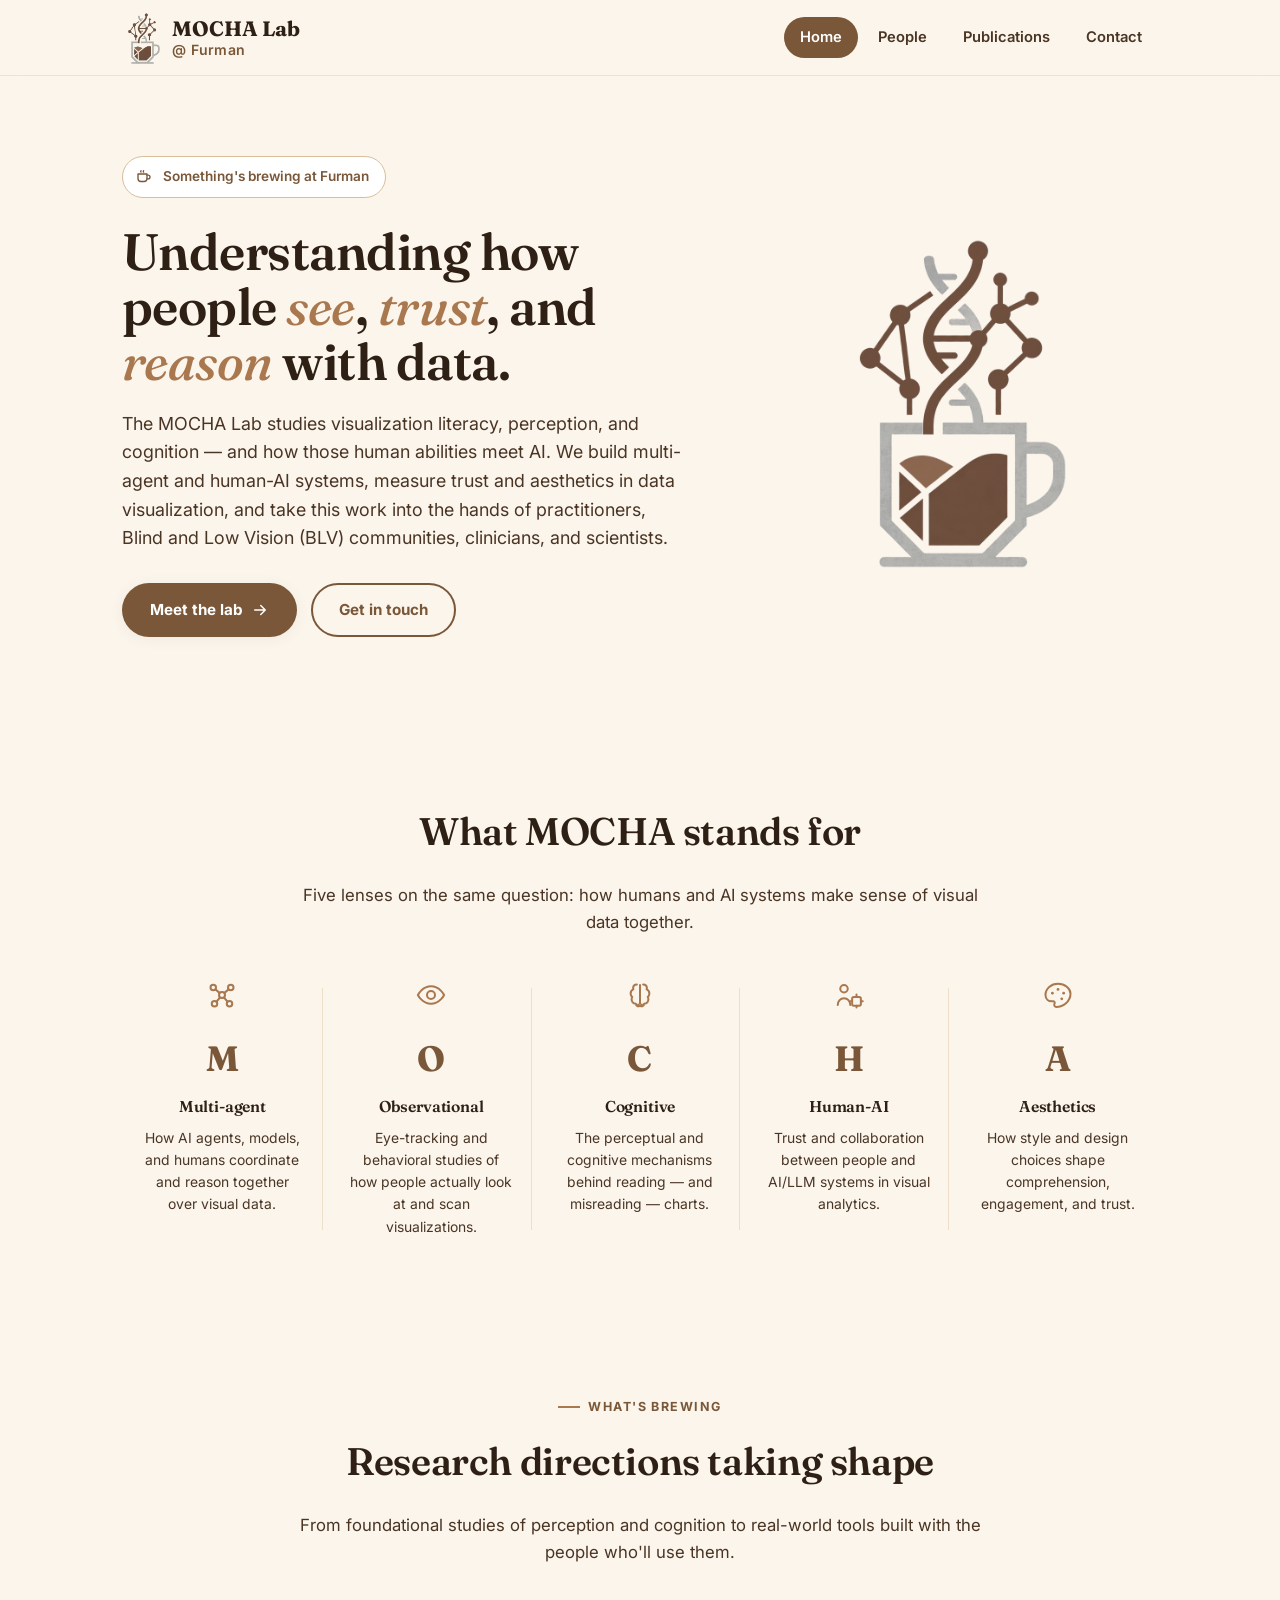
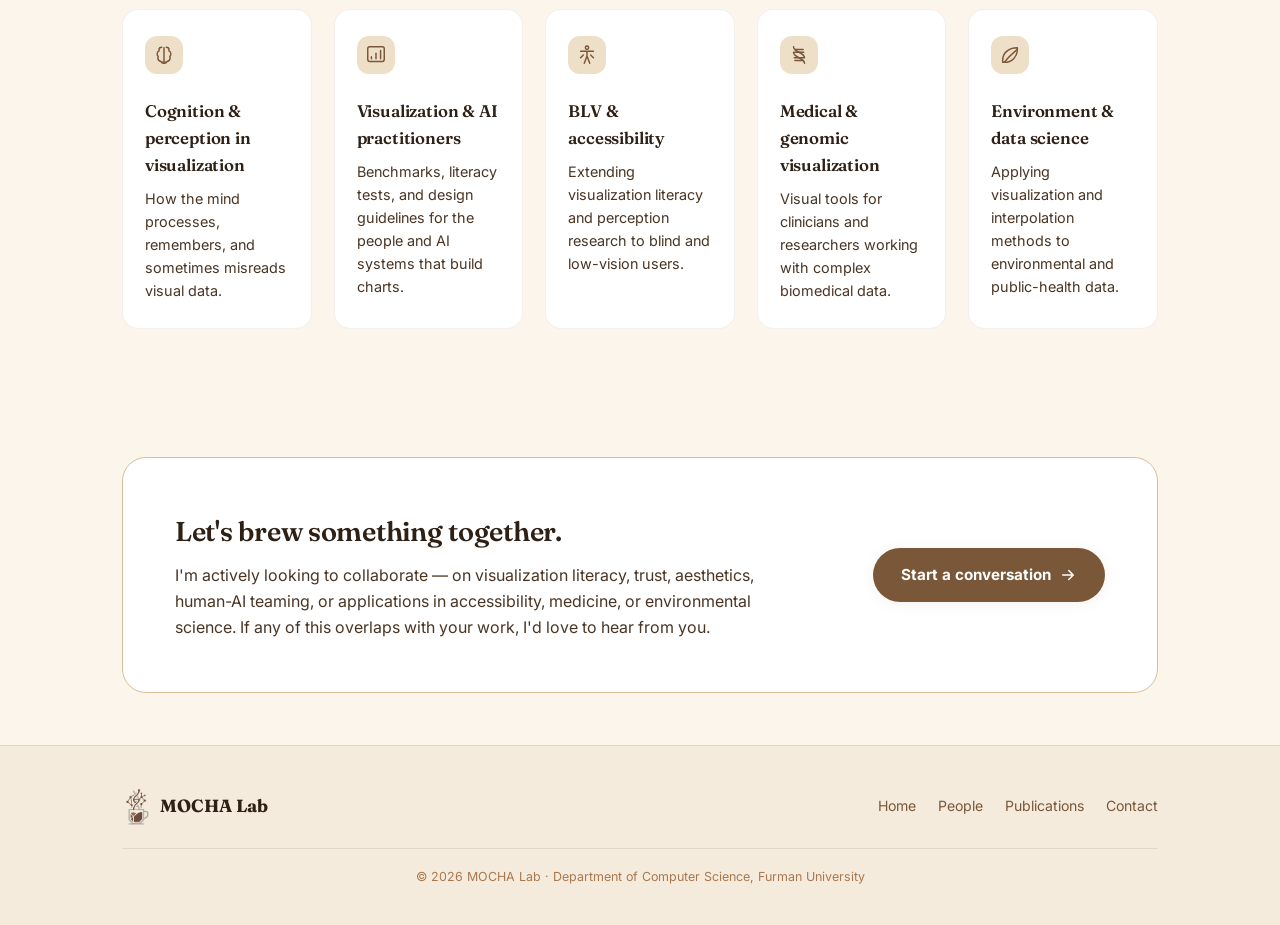
==== index.html @ cac6c9c4 "Initial commit: MOCHA Lab website Static site for Dr. Saugat Pandey's MOCHA Lab at Furman University" ====
<!doctype html>
<html lang="en">
<head>
<meta charset="UTF-8">
<meta name="viewport" content="width=device-width, initial-scale=1.0">
<title>MOCHA Lab — Furman University</title>
<meta name="description" content="MOCHA Lab (Multi-agent, Observational, Cognitive, Human-AI & Aesthetics Lab) at Furman University, directed by Dr. Saugat Pandey. Research on visualization literacy, perception, trust, aesthetics, and human-AI teaming.">
<link rel="icon" type="image/png" href="assets/images/favicon.png">
<link rel="stylesheet" href="css/style.css">
</head>
<body>

<header class="navbar">
  <div class="container">
    <div class="brand">
      <img src="assets/images/mocha-logo.png" class="brand__mark" alt="MOCHA Lab logo">
      <span class="brand__text">
        <a href="index.html" class="brand__name">MOCHA Lab</a>
        <a href="https://www.furman.edu/" target="_blank" rel="noopener" class="brand__furman">@ Furman</a>
      </span>
    </div>
    <button class="nav-toggle" aria-label="Toggle navigation" aria-expanded="false">
      <span></span><span></span><span></span>
    </button>
    <nav class="nav-links">
      <a href="index.html" class="active">Home</a>
      <a href="people.html">People</a>
      <a href="publications.html">Publications</a>
      <a href="contact.html">Contact</a>
    </nav>
  </div>
</header>

<main>

  <!-- HERO -->
  <section class="hero">
    <div class="container hero__grid">
      <div>
        <span class="brewing-tag">
          <svg viewBox="0 0 24 24" fill="none" stroke="currentColor" stroke-width="1.8" stroke-linecap="round" stroke-linejoin="round" width="18" height="18"><path d="M4 8h12v6a4 4 0 0 1-4 4H8a4 4 0 0 1-4-4V8Z"/><path d="M16 9.5h1.5a2.5 2.5 0 0 1 0 5H16"/><path d="M8 3.5c-.6.6-.6 1.4 0 2M11.5 3.5c-.6.6-.6 1.4 0 2"/></svg>
          Something's brewing at Furman
        </span>
        <h1>Understanding how people <span class="accent">see</span>, <span class="accent">trust</span>, and <span class="accent">reason</span> with data.</h1>
        <p class="hero__lede">The MOCHA Lab studies visualization literacy, perception, and cognition — and how those human abilities meet AI. We build multi-agent and human-AI systems, measure trust and aesthetics in data visualization, and take this work into the hands of practitioners, Blind and Low Vision (BLV) communities, clinicians, and scientists.</p>
        <div class="hero__cta">
          <a href="people.html" class="btn btn--primary">
            Meet the lab
            <svg viewBox="0 0 24 24" width="18" height="18" fill="none" stroke="currentColor" stroke-width="2" stroke-linecap="round" stroke-linejoin="round"><path d="M5 12h14M13 6l6 6-6 6"/></svg>
          </a>
          <a href="contact.html" class="btn btn--ghost">Get in touch</a>
        </div>
      </div>
      <div class="hero__logo" aria-hidden="true">
        <img src="assets/images/mocha-logo.png" alt="">
      </div>
    </div>
  </section>

  <!-- MOCHA BREAKDOWN -->
  <section>
    <div class="container">
      <div class="section-head reveal">
        <h2>What MOCHA stands for</h2>
        <p>Five lenses on the same question: how humans and AI systems make sense of visual data together.</p>
      </div>
      <div class="mocha-grid">
        <div class="mocha-card reveal">
          <svg class="mocha-card__icon" viewBox="0 0 24 24" fill="none" stroke="currentColor" stroke-width="1.6" stroke-linecap="round" stroke-linejoin="round"><circle cx="5" cy="6" r="2.2"/><circle cx="19" cy="6" r="2.2"/><circle cx="12" cy="12" r="2.4"/><circle cx="6" cy="19" r="2.2"/><circle cx="18" cy="19" r="2.2"/><path d="M6.9 7.6 10 10.3M17.1 7.6 14 10.3M10.4 14 7.6 17.3M13.6 14l2.8 3.3"/></svg>
          <span class="mocha-card__letter">M</span>
          <h4>Multi-agent</h4>
          <p>How AI agents, models, and humans coordinate and reason together over visual data.</p>
        </div>
        <div class="mocha-card reveal">
          <svg class="mocha-card__icon" viewBox="0 0 24 24" fill="none" stroke="currentColor" stroke-width="1.6" stroke-linecap="round" stroke-linejoin="round"><path d="M1.5 12S5 5 12 5s10.5 7 10.5 7-3.5 7-10.5 7S1.5 12 1.5 12Z"/><circle cx="12" cy="12" r="3.2"/></svg>
          <span class="mocha-card__letter">O</span>
          <h4>Observational</h4>
          <p>Eye-tracking and behavioral studies of how people actually look at and scan visualizations.</p>
        </div>
        <div class="mocha-card reveal">
          <svg class="mocha-card__icon" viewBox="0 0 24 24" fill="none" stroke="currentColor" stroke-width="1.6" stroke-linecap="round" stroke-linejoin="round"><path d="M9.5 3.5c-1.8 0-3 1.3-3 2.9 0 .4.1.8.2 1.1C5.3 8 4.5 9.3 4.5 10.8c0 1.1.5 2.1 1.3 2.8-.3.5-.5 1.1-.5 1.8 0 1.9 1.5 3.4 3.4 3.6.2 1.2 1.3 2 2.5 2 1 0 1.8-.6 2.2-1.4"/><path d="M14.5 3.5c1.8 0 3 1.3 3 2.9 0 .4-.1.8-.2 1.1 1.4.5 2.2 1.8 2.2 3.3 0 1.1-.5 2.1-1.3 2.8.3.5.5 1.1.5 1.8 0 1.9-1.5 3.4-3.4 3.6-.2 1.2-1.3 2-2.5 2-1 0-1.8-.6-2.2-1.4"/><path d="M12 4v15"/></svg>
          <span class="mocha-card__letter">C</span>
          <h4>Cognitive</h4>
          <p>The perceptual and cognitive mechanisms behind reading — and misreading — charts.</p>
        </div>
        <div class="mocha-card reveal">
          <svg class="mocha-card__icon" viewBox="0 0 24 24" fill="none" stroke="currentColor" stroke-width="1.6" stroke-linecap="round" stroke-linejoin="round"><circle cx="8" cy="7" r="3"/><path d="M3 20c0-3 2.2-5.5 5-5.5s5 2.5 5 5.5"/><rect x="14.5" y="13.5" width="7" height="7" rx="1.4"/><path d="M18 13.5v-2M18 22v-1.5M14.5 17H13M23 17h-1.5"/></svg>
          <span class="mocha-card__letter">H</span>
          <h4>Human-AI</h4>
          <p>Trust and collaboration between people and AI/LLM systems in visual analytics.</p>
        </div>
        <div class="mocha-card reveal">
          <svg class="mocha-card__icon" viewBox="0 0 24 24" fill="none" stroke="currentColor" stroke-width="1.6" stroke-linecap="round" stroke-linejoin="round"><path d="M12 3C6.5 3 2 6.9 2 12c0 3.3 2.4 5 5 5h1.2c.9 0 1.5.9 1.1 1.7l-.2.5c-.5 1.1.3 2.3 1.5 2.3 5.6 0 11.4-4.4 11.4-10.5C22 6.9 17.5 3 12 3Z"/><circle cx="7.5" cy="10.5" r="1.1" fill="currentColor" stroke="none"/><circle cx="12" cy="7.5" r="1.1" fill="currentColor" stroke="none"/><circle cx="16.5" cy="10.5" r="1.1" fill="currentColor" stroke="none"/><circle cx="15" cy="15" r="1.1" fill="currentColor" stroke="none"/></svg>
          <span class="mocha-card__letter">A</span>
          <h4>Aesthetics</h4>
          <p>How style and design choices shape comprehension, engagement, and trust.</p>
        </div>
      </div>
    </div>
  </section>

  <!-- WHAT'S BREWING / APPLICATIONS -->
  <section>
    <div class="container">
      <div class="section-head reveal">
        <span class="eyebrow">What's brewing</span>
        <h2>Research directions taking shape</h2>
        <p>From foundational studies of perception and cognition to real-world tools built with the people who'll use them.</p>
      </div>
      <div class="research-grid cols-5">
        <div class="research-card reveal">
          <svg class="research-card__icon" viewBox="0 0 24 24" fill="none" stroke="currentColor" stroke-width="1.6" stroke-linecap="round" stroke-linejoin="round"><path d="M9.5 3.5c-1.8 0-3 1.3-3 2.9 0 .4.1.8.2 1.1C5.3 8 4.5 9.3 4.5 10.8c0 1.1.5 2.1 1.3 2.8-.3.5-.5 1.1-.5 1.8 0 1.9 1.5 3.4 3.4 3.6.2 1.2 1.3 2 2.5 2 1 0 1.8-.6 2.2-1.4"/><path d="M14.5 3.5c1.8 0 3 1.3 3 2.9 0 .4-.1.8-.2 1.1 1.4.5 2.2 1.8 2.2 3.3 0 1.1-.5 2.1-1.3 2.8.3.5.5 1.1.5 1.8 0 1.9-1.5 3.4-3.4 3.6-.2 1.2-1.3 2-2.5 2-1 0-1.8-.6-2.2-1.4"/><path d="M12 4v15"/></svg>
          <h3>Cognition &amp; perception in visualization</h3>
          <p>How the mind processes, remembers, and sometimes misreads visual data.</p>
        </div>
        <div class="research-card reveal">
          <svg class="research-card__icon" viewBox="0 0 24 24" fill="none" stroke="currentColor" stroke-width="1.6" stroke-linecap="round" stroke-linejoin="round"><rect x="3" y="3" width="18" height="16" rx="2"/><path d="M7 14v2M12 10v6M17 7v9"/></svg>
          <h3>Visualization &amp; AI practitioners</h3>
          <p>Benchmarks, literacy tests, and design guidelines for the people and AI systems that build charts.</p>
        </div>
        <div class="research-card reveal">
          <svg class="research-card__icon" viewBox="0 0 24 24" fill="none" stroke="currentColor" stroke-width="1.6" stroke-linecap="round" stroke-linejoin="round"><circle cx="12" cy="4" r="1.8"/><path d="M5 8h14M12 8v5M9 21l3-8 3 8M8 12l-3 3M16 12l3 3"/></svg>
          <h3>BLV &amp; accessibility</h3>
          <p>Extending visualization literacy and perception research to blind and low-vision users.</p>
        </div>
        <div class="research-card reveal">
          <svg class="research-card__icon" viewBox="0 0 24 24" fill="none" stroke="currentColor" stroke-width="1.6" stroke-linecap="round" stroke-linejoin="round"><path d="M6 3c0 6 12 6 12 12M18 21c0-6-12-6-12-12"/><path d="M7.5 6h9M6.8 9h10.4M6.8 15h10.4M7.5 18h9"/></svg>
          <h3>Medical &amp; genomic visualization</h3>
          <p>Visual tools for clinicians and researchers working with complex biomedical data.</p>
        </div>
        <div class="research-card reveal">
          <svg class="research-card__icon" viewBox="0 0 24 24" fill="none" stroke="currentColor" stroke-width="1.6" stroke-linecap="round" stroke-linejoin="round"><path d="M20 4C10 4 4 10 4 18v2h2c8 0 14-6 14-14V4Z"/><path d="M6 20c4-6 8-9 14-14"/></svg>
          <h3>Environment &amp; data science</h3>
          <p>Applying visualization and interpolation methods to environmental and public-health data.</p>
        </div>
      </div>
    </div>
  </section>

  <!-- COLLABORATION CALLOUT -->
  <section class="tight">
    <div class="container">
      <div class="callout reveal">
        <div class="callout__text">
          <h2>Let's brew something together.</h2>
          <p>I'm actively looking to collaborate — on visualization literacy, trust, aesthetics, human-AI teaming, or applications in accessibility, medicine, or environmental science. If any of this overlaps with your work, I'd love to hear from you.</p>
        </div>
        <a href="contact.html" class="btn btn--primary">
          Start a conversation
          <svg viewBox="0 0 24 24" width="18" height="18" fill="none" stroke="currentColor" stroke-width="2" stroke-linecap="round" stroke-linejoin="round"><path d="M5 12h14M13 6l6 6-6 6"/></svg>
        </a>
      </div>
    </div>
  </section>

</main>

<footer>
  <div class="container">
    <div class="footer-grid">
      <div class="footer-brand">
        <img src="assets/images/mocha-logo.png" alt="">
        MOCHA Lab
      </div>
      <nav class="footer-links">
        <a href="index.html">Home</a>
        <a href="people.html">People</a>
        <a href="publications.html">Publications</a>
        <a href="contact.html">Contact</a>
      </nav>
    </div>
    <p class="footer-note">© 2026 MOCHA Lab · Department of Computer Science, Furman University</p>
  </div>
</footer>

<script src="js/main.js"></script>
</body>
</html>
---- css/style.css ----
/* ==========================================================================
   MOCHA Lab — Design System
   Multi-agent, Observational, Cognitive, Human-AI & Aesthetics Lab
   ========================================================================== */

@import url('https://fonts.googleapis.com/css2?family=Fraunces:opsz,wght@9..144,400;9..144,500;9..144,600;9..144,700&family=Inter:wght@400;500;600;700&display=swap');

:root {
  /* Mocha palette — light, warm, low-contrast browns on cream */
  --cream:         #FBF5EC;
  --cream-2:       #F5EBDD;
  --latte:         #EEDFC9;
  --tan:           #D9BE9C;
  --mocha-light:   #C9A67C;
  --mocha:         #A9784E;
  --mocha-deep:    #7A5738;
  --espresso:      #4A3524;
  --espresso-dark: #2E2015;
  --ink:           #362718;
  --white:         #FFFFFF;
  --accent-foam:   #F1E4CE;

  --shadow-soft: 0 2px 14px rgba(122, 87, 56, 0.07);
  --shadow-med:  0 6px 24px rgba(122, 87, 56, 0.11);

  --radius-sm: 10px;
  --radius-md: 16px;
  --radius-lg: 24px;

  --font-display: 'Fraunces', Georgia, serif;
  --font-body: 'Inter', -apple-system, BlinkMacSystemFont, 'Segoe UI', sans-serif;

  --nav-h: 76px;
}

* { box-sizing: border-box; }

html { scroll-behavior: smooth; }

body {
  margin: 0;
  font-family: var(--font-body);
  background: var(--cream);
  color: var(--ink);
  line-height: 1.6;
  -webkit-font-smoothing: antialiased;
  overflow-x: hidden;
}

img { max-width: 100%; display: block; }
a { color: inherit; text-decoration: none; }

h1, h2, h3, h4 {
  font-family: var(--font-display);
  color: var(--espresso-dark);
  margin: 0 0 0.5em;
  font-weight: 600;
  letter-spacing: -0.01em;
}

p { margin: 0 0 1em; }

.container {
  max-width: 1100px;
  margin: 0 auto;
  padding: 0 32px;
}

.eyebrow {
  display: inline-flex;
  align-items: center;
  gap: 8px;
  font-size: 0.78rem;
  font-weight: 700;
  letter-spacing: 0.12em;
  text-transform: uppercase;
  color: var(--mocha-deep);
  margin-bottom: 14px;
}

.eyebrow::before {
  content: '';
  width: 22px;
  height: 2px;
  background: var(--mocha);
  display: inline-block;
}

/* ==========================================================================
   Top navigation
   ========================================================================== */

.navbar {
  position: sticky;
  top: 0;
  z-index: 30;
  height: var(--nav-h);
  display: flex;
  align-items: center;
  background: rgba(251, 245, 236, 0.9);
  backdrop-filter: saturate(160%) blur(10px);
  border-bottom: 1px solid rgba(122, 87, 56, 0.12);
}

.navbar .container {
  display: flex;
  align-items: center;
  justify-content: space-between;
  width: 100%;
}

.brand {
  display: flex;
  align-items: center;
  gap: 10px;
}

.brand__mark {
  width: 40px;
  height: auto;
  flex-shrink: 0;
}

.brand__text {
  display: flex;
  flex-direction: column;
  line-height: 1.2;
}

.brand__name {
  font-family: var(--font-display);
  font-weight: 700;
  font-size: 1.3rem;
  color: var(--espresso-dark);
}

.brand__furman {
  font-size: 0.88rem;
  font-weight: 600;
  letter-spacing: 0.02em;
  color: var(--mocha-deep);
}

.brand__furman:hover { text-decoration: underline; }

.nav-links {
  display: flex;
  align-items: center;
  gap: 4px;
}

.nav-links a {
  font-weight: 600;
  font-size: 0.92rem;
  color: var(--espresso);
  padding: 9px 16px;
  border-radius: 999px;
  transition: background 0.2s ease, color 0.2s ease;
}

.nav-links a:hover { background: var(--latte); }

.nav-links a.active {
  background: var(--mocha-deep);
  color: var(--white);
}

.nav-toggle {
  display: none;
  background: none;
  border: none;
  cursor: pointer;
  padding: 8px;
}

.nav-toggle span {
  display: block;
  width: 24px;
  height: 2px;
  background: var(--espresso);
  margin: 5px 0;
  transition: 0.25s ease;
}

/* ==========================================================================
   Hero
   ========================================================================== */

.hero {
  padding: 80px 0 88px;
}

.hero__grid {
  display: grid;
  grid-template-columns: 1.15fr 0.85fr;
  gap: 56px;
  align-items: center;
}

.hero h1 {
  font-size: clamp(2.4rem, 4vw, 3.4rem);
  line-height: 1.08;
  margin-bottom: 20px;
}

.hero h1 .accent {
  color: var(--mocha);
  font-style: italic;
  font-weight: 500;
}

.hero__lede {
  font-size: 1.12rem;
  color: var(--espresso);
  max-width: 54ch;
  margin-bottom: 30px;
}

.hero__cta {
  display: flex;
  gap: 14px;
  flex-wrap: wrap;
}

.brewing-tag {
  display: inline-flex;
  align-items: center;
  gap: 10px;
  background: var(--white);
  border: 1px solid var(--tan);
  padding: 9px 16px 9px 12px;
  border-radius: 999px;
  font-size: 0.85rem;
  font-weight: 600;
  color: var(--mocha-deep);
  margin-bottom: 26px;
}

.hero__logo {
  display: flex;
  align-items: center;
  justify-content: center;
}

.hero__logo img {
  width: 100%;
  max-width: 260px;
  height: auto;
  animation: float-logo 5s ease-in-out infinite;
}

@keyframes float-logo {
  0%, 100% { transform: translateY(0); }
  50% { transform: translateY(-10px); }
}

/* ==========================================================================
   Buttons
   ========================================================================== */

.btn {
  display: inline-flex;
  align-items: center;
  gap: 8px;
  padding: 13px 26px;
  border-radius: 999px;
  font-weight: 700;
  font-size: 0.95rem;
  border: 2px solid transparent;
  cursor: pointer;
  transition: transform 0.2s ease, box-shadow 0.2s ease, background 0.2s ease, color 0.2s ease;
}

.btn:hover { transform: translateY(-2px); }

.btn--primary {
  background: var(--mocha-deep);
  color: var(--white);
  box-shadow: var(--shadow-soft);
}
.btn--primary:hover { background: var(--espresso); box-shadow: var(--shadow-med); }

.btn--ghost {
  background: transparent;
  border-color: var(--mocha-deep);
  color: var(--mocha-deep);
}
.btn--ghost:hover { background: var(--latte); }

/* ==========================================================================
   Sections generic
   ========================================================================== */

section { padding: 76px 0; }
section.tight { padding: 52px 0; }

.section-head {
  max-width: 700px;
  margin: 0 auto 44px;
  text-align: center;
}
.section-head.left { text-align: left; margin-left: 0; }

.section-head h2 {
  font-size: clamp(1.8rem, 3vw, 2.4rem);
}

.section-head p {
  color: var(--espresso);
  font-size: 1.05rem;
}

/* ==========================================================================
   MOCHA breakdown — borderless, editorial layout
   ========================================================================== */

.mocha-grid {
  display: flex;
  justify-content: space-between;
  gap: 8px;
}

.mocha-card {
  flex: 1;
  text-align: center;
  padding: 0 18px;
  position: relative;
}

.mocha-card:not(:last-child)::after {
  content: '';
  position: absolute;
  right: 0;
  top: 8px;
  bottom: 8px;
  width: 1px;
  background: var(--latte);
}

.mocha-card__icon {
  width: 30px;
  height: 30px;
  margin: 0 auto 14px;
  color: var(--mocha);
}

.mocha-card__letter {
  font-family: var(--font-display);
  font-size: 2.2rem;
  font-weight: 700;
  color: var(--mocha-deep);
  display: block;
  margin-bottom: 6px;
}

.mocha-card h4 {
  font-size: 0.98rem;
  margin-bottom: 8px;
}

.mocha-card p {
  font-size: 0.87rem;
  color: var(--espresso);
  margin-bottom: 0;
}

/* ==========================================================================
   Application / focus cards
   ========================================================================== */

.research-grid {
  display: grid;
  grid-template-columns: repeat(3, 1fr);
  gap: 22px;
}

.research-grid.cols-5 {
  grid-template-columns: repeat(5, 1fr);
}

.research-card {
  background: var(--white);
  border-radius: var(--radius-md);
  padding: 26px 22px;
  border: 1px solid rgba(122, 87, 56, 0.09);
  transition: border-color 0.2s ease;
}

.research-card:hover { border-color: var(--mocha-light); }

.research-card__icon {
  width: 38px;
  height: 38px;
  color: var(--mocha-deep);
  background: var(--latte);
  border-radius: 12px;
  padding: 8px;
  margin-bottom: 16px;
}

.research-card h3 {
  font-size: 1.05rem;
  margin-bottom: 8px;
}

.research-card p {
  font-size: 0.9rem;
  color: var(--espresso);
  margin-bottom: 0;
}

/* ==========================================================================
   Collaboration callout — light
   ========================================================================== */

.callout {
  background: var(--white);
  border: 1.5px solid var(--tan);
  border-radius: var(--radius-lg);
  padding: 52px;
  display: flex;
  align-items: center;
  justify-content: space-between;
  gap: 32px;
  flex-wrap: wrap;
}

.callout__text { max-width: 620px; }
.callout h2 { margin-bottom: 10px; font-size: 1.7rem; }
.callout p { color: var(--espresso); margin-bottom: 0; font-size: 1rem; }

/* ==========================================================================
   People page
   ========================================================================== */

.pi-card {
  display: grid;
  grid-template-columns: 260px 1fr;
  gap: 40px;
  background: var(--white);
  border-radius: var(--radius-lg);
  padding: 40px;
  border: 1px solid rgba(122, 87, 56, 0.1);
  align-items: center;
}

.pi-card__photo {
  width: 100%;
  aspect-ratio: 1 / 1;
  border-radius: var(--radius-lg);
  overflow: hidden;
  background: var(--latte);
  border: 4px solid var(--white);
  box-shadow: var(--shadow-med);
}

.pi-card__photo img,
.pi-card__photo svg {
  width: 100%;
  height: 100%;
  object-fit: cover;
}

.pi-card__name { font-size: 1.7rem; margin-bottom: 2px; }
.pi-card__role { font-weight: 600; color: var(--mocha-deep); margin-bottom: 14px; }

.pi-card__status {
  display: inline-flex;
  align-items: center;
  gap: 8px;
  background: var(--latte);
  color: var(--espresso-dark);
  font-weight: 600;
  font-size: 0.85rem;
  padding: 8px 14px;
  border-radius: 999px;
  margin-bottom: 18px;
}

.pi-card__status .dot {
  width: 8px;
  height: 8px;
  border-radius: 50%;
  background: var(--mocha);
  animation: pulse-dot 1.8s ease-in-out infinite;
}

@keyframes pulse-dot {
  0%, 100% { opacity: 1; transform: scale(1); }
  50% { opacity: 0.4; transform: scale(0.8); }
}

.pi-card__links {
  display: flex;
  gap: 12px;
  flex-wrap: wrap;
  margin-top: 18px;
}

.icon-link {
  display: inline-flex;
  align-items: center;
  gap: 8px;
  padding: 9px 16px;
  border-radius: 999px;
  border: 1px solid var(--tan);
  font-weight: 600;
  font-size: 0.86rem;
  color: var(--espresso);
  transition: all 0.2s ease;
}

.icon-link:hover {
  background: var(--mocha-deep);
  color: var(--white);
  border-color: var(--mocha-deep);
}

.icon-link svg { width: 16px; height: 16px; }

.roster-grid {
  display: grid;
  grid-template-columns: repeat(auto-fit, minmax(240px, 1fr));
  gap: 22px;
}

.ghost-card {
  border: 2px dashed var(--tan);
  border-radius: var(--radius-md);
  padding: 34px 22px;
  text-align: center;
  color: var(--mocha-deep);
  background: rgba(255,255,255,0.4);
}

.ghost-card__icon {
  width: 36px;
  height: 36px;
  margin: 0 auto 14px;
  color: var(--tan);
}

.ghost-card h4 { font-size: 0.98rem; color: var(--espresso); margin-bottom: 6px; }
.ghost-card p { font-size: 0.88rem; margin-bottom: 0; }
.ghost-card a { text-decoration: underline; color: var(--mocha-deep); font-weight: 600; }

/* ==========================================================================
   Publications page
   ========================================================================== */

.pub-tag-heading {
  font-family: var(--font-display);
  font-size: 1.4rem;
  color: var(--mocha);
  margin: 40px 0 18px;
  padding-bottom: 8px;
  border-bottom: 2px solid var(--latte);
}
.pub-tag-heading:first-of-type { margin-top: 0; }

.pub-item {
  padding: 18px 0;
  border-bottom: 1px solid rgba(122, 87, 56, 0.12);
}
.pub-item:last-child { border-bottom: none; }

.pub-item__title {
  font-weight: 700;
  color: var(--espresso-dark);
  font-size: 1.02rem;
  margin-bottom: 6px;
}

.pub-item__authors {
  font-size: 0.92rem;
  color: var(--espresso);
  margin-bottom: 4px;
}
.pub-item__authors strong { color: var(--mocha-deep); }

.pub-item__venue {
  font-size: 0.88rem;
  font-style: italic;
  color: var(--mocha-deep);
  margin-bottom: 0;
}

/* ==========================================================================
   Contact page
   ========================================================================== */

.contact-wrap {
  display: grid;
  grid-template-columns: 0.9fr 1.1fr;
  gap: 44px;
  align-items: start;
}

.contact-info {
  background: var(--white);
  border-radius: var(--radius-lg);
  padding: 36px;
  border: 1px solid rgba(122, 87, 56, 0.1);
}

.contact-info h3 { font-size: 1.2rem; }
.contact-info ul { list-style: none; padding: 0; margin: 20px 0 0; }
.contact-info li {
  display: flex;
  align-items: center;
  gap: 12px;
  padding: 12px 0;
  border-top: 1px solid rgba(122, 87, 56, 0.1);
  font-size: 0.94rem;
}
.contact-info li:first-child { border-top: none; }
.contact-info li svg { width: 20px; height: 20px; color: var(--mocha-deep); flex-shrink: 0; }

.contact-form {
  background: var(--white);
  border-radius: var(--radius-lg);
  padding: 40px;
  border: 1px solid rgba(122, 87, 56, 0.1);
}

.form-row { margin-bottom: 20px; }
.form-row label { display: block; font-weight: 600; font-size: 0.88rem; margin-bottom: 8px; color: var(--espresso-dark); }

.form-row input,
.form-row select,
.form-row textarea {
  width: 100%;
  padding: 13px 16px;
  border-radius: 10px;
  border: 1.5px solid var(--tan);
  background: var(--cream);
  font-family: var(--font-body);
  font-size: 0.95rem;
  color: var(--ink);
  transition: border-color 0.2s ease, box-shadow 0.2s ease;
}

.form-row input:focus,
.form-row select:focus,
.form-row textarea:focus {
  outline: none;
  border-color: var(--mocha);
  box-shadow: 0 0 0 3px rgba(169, 120, 78, 0.18);
}

.form-row textarea { resize: vertical; min-height: 130px; }

.form-error { color: #B23A2C; font-size: 0.82rem; margin-top: 6px; display: block; }

.form-success {
  display: none;
  background: var(--latte);
  color: var(--espresso-dark);
  border-radius: 12px;
  padding: 18px 20px;
  font-weight: 600;
  margin-bottom: 20px;
  align-items: center;
  gap: 10px;
}
.form-success.visible { display: flex; }

.form-general-error {
  display: none;
  background: #F7E3DF;
  color: #8A2E20;
  border-radius: 12px;
  padding: 14px 18px;
  margin-bottom: 20px;
  font-size: 0.9rem;
}
.form-general-error.visible { display: block; }

/* ==========================================================================
   Footer — light
   ========================================================================== */

footer {
  background: var(--cream-2);
  border-top: 1px solid rgba(122, 87, 56, 0.14);
  color: var(--espresso);
  padding: 40px 0 26px;
}

.footer-grid {
  display: flex;
  justify-content: space-between;
  align-items: center;
  flex-wrap: wrap;
  gap: 18px;
}

.footer-brand {
  display: flex;
  align-items: center;
  gap: 10px;
  color: var(--espresso-dark);
  font-family: var(--font-display);
  font-weight: 700;
  font-size: 1.1rem;
}

.footer-brand img { width: 28px; height: auto; }

.footer-links { display: flex; gap: 22px; flex-wrap: wrap; }

.footer-links a { font-size: 0.88rem; color: var(--mocha-deep); transition: color 0.2s ease; }
.footer-links a:hover { color: var(--espresso-dark); }

.footer-note {
  margin-top: 22px;
  padding-top: 18px;
  border-top: 1px solid rgba(122, 87, 56, 0.14);
  font-size: 0.78rem;
  color: var(--mocha);
  text-align: center;
}

/* ==========================================================================
   Reveal-on-scroll utility
   ========================================================================== */

.reveal {
  opacity: 0;
  transform: translateY(18px);
  transition: opacity 0.7s ease, transform 0.7s ease;
}
.reveal.in-view { opacity: 1; transform: translateY(0); }

/* ==========================================================================
   Responsive
   ========================================================================== */

@media (max-width: 980px) {
  .hero__grid { grid-template-columns: 1fr; }
  .hero__logo { order: -1; max-width: 200px; margin: 0 auto 12px; }
  .research-grid,
  .research-grid.cols-5 { grid-template-columns: repeat(2, 1fr); }
  .pi-card { grid-template-columns: 1fr; text-align: center; }
  .pi-card__photo { max-width: 220px; margin: 0 auto; }
  .pi-card__links, .pi-card__status { justify-content: center; }
  .contact-wrap { grid-template-columns: 1fr; }
}

@media (max-width: 720px) {
  .nav-links {
    position: fixed;
    top: var(--nav-h);
    left: 0;
    right: 0;
    background: var(--cream);
    flex-direction: column;
    align-items: stretch;
    padding: 12px 20px 20px;
    box-shadow: var(--shadow-med);
    transform: translateY(-130%);
    opacity: 0;
    transition: transform 0.3s ease, opacity 0.3s ease;
    z-index: 25;
  }
  .nav-links.open { transform: translateY(0); opacity: 1; }
  .nav-links a { padding: 13px 16px; }
  .nav-toggle { display: block; }

  .mocha-grid { flex-direction: column; gap: 26px; }
  .mocha-card { padding: 0; }
  .mocha-card:not(:last-child)::after { display: none; }
  .research-grid,
  .research-grid.cols-5 { grid-template-columns: 1fr; }
  .roster-grid { grid-template-columns: 1fr; }
  .callout { flex-direction: column; text-align: center; padding: 36px 24px; }
  .callout__text { max-width: 100%; }
}

@media (max-width: 480px) {
  .container { padding: 0 20px; }
  section { padding: 52px 0; }
}
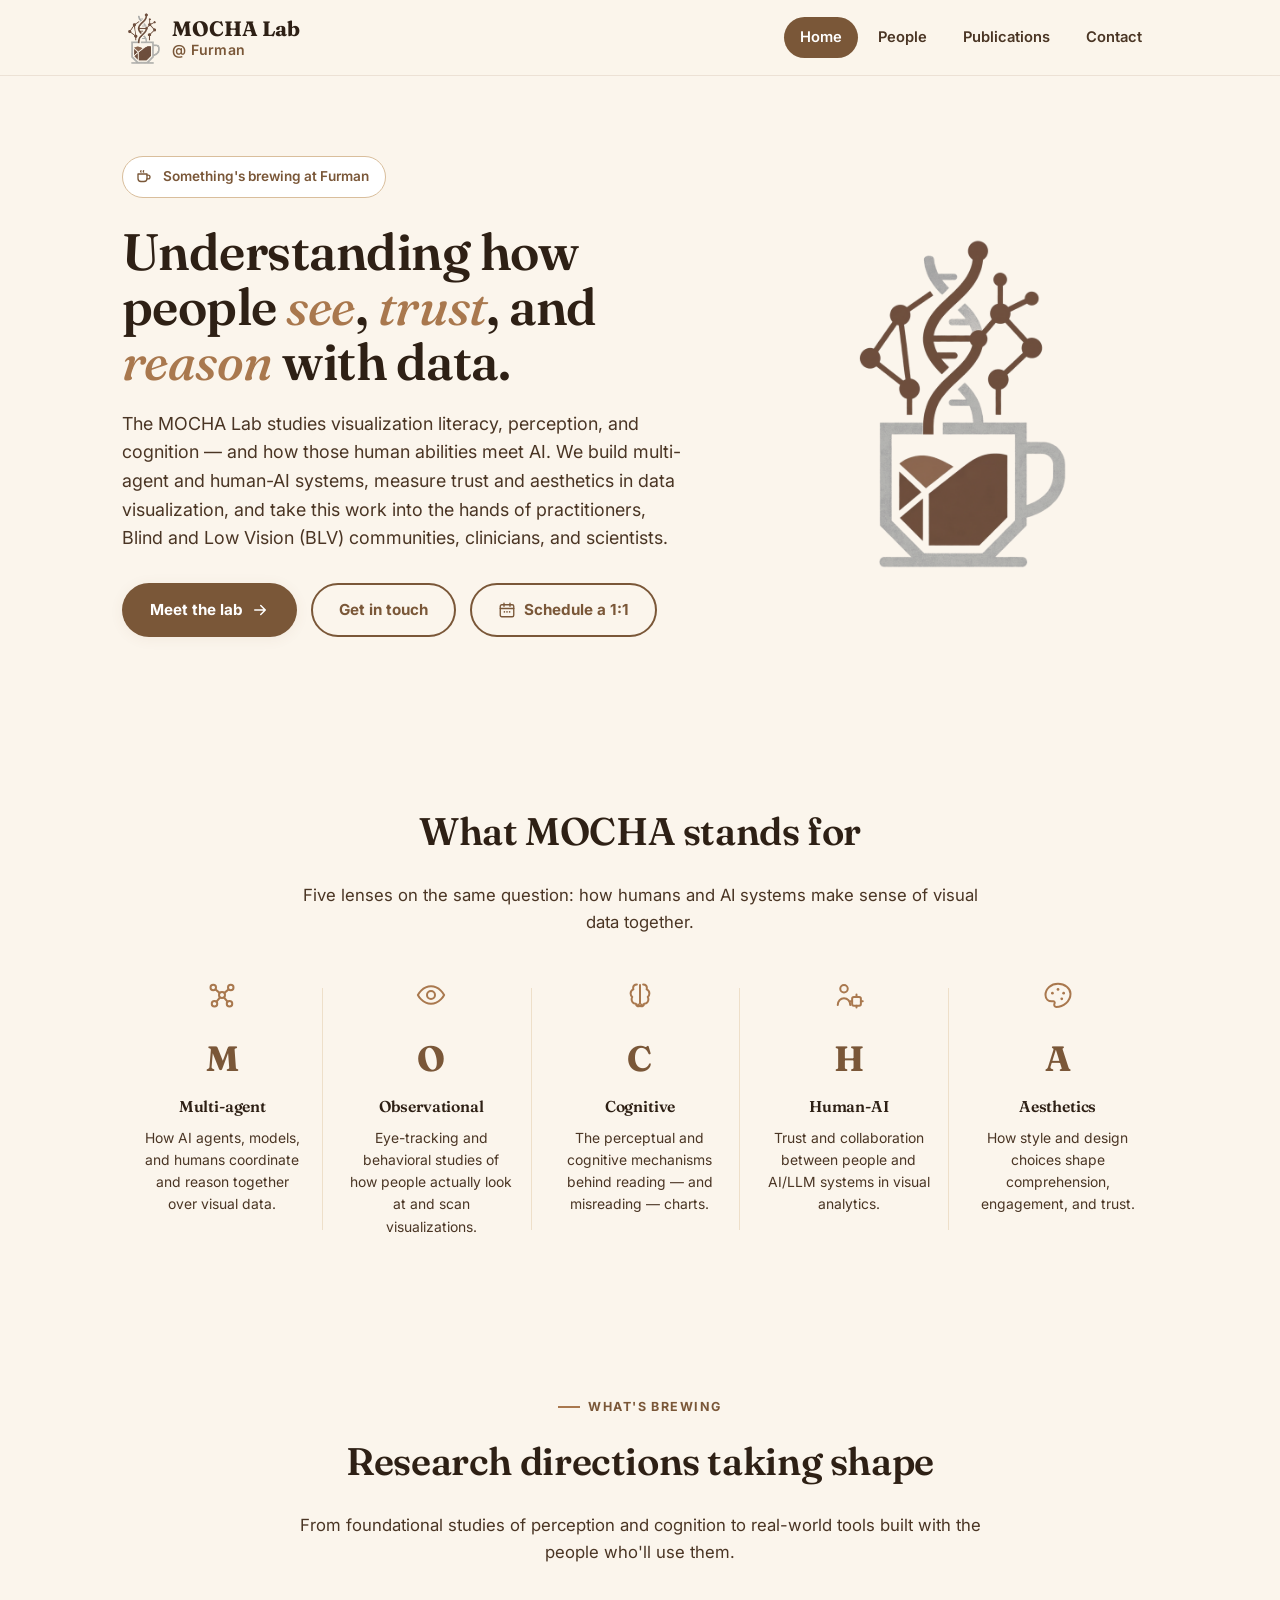
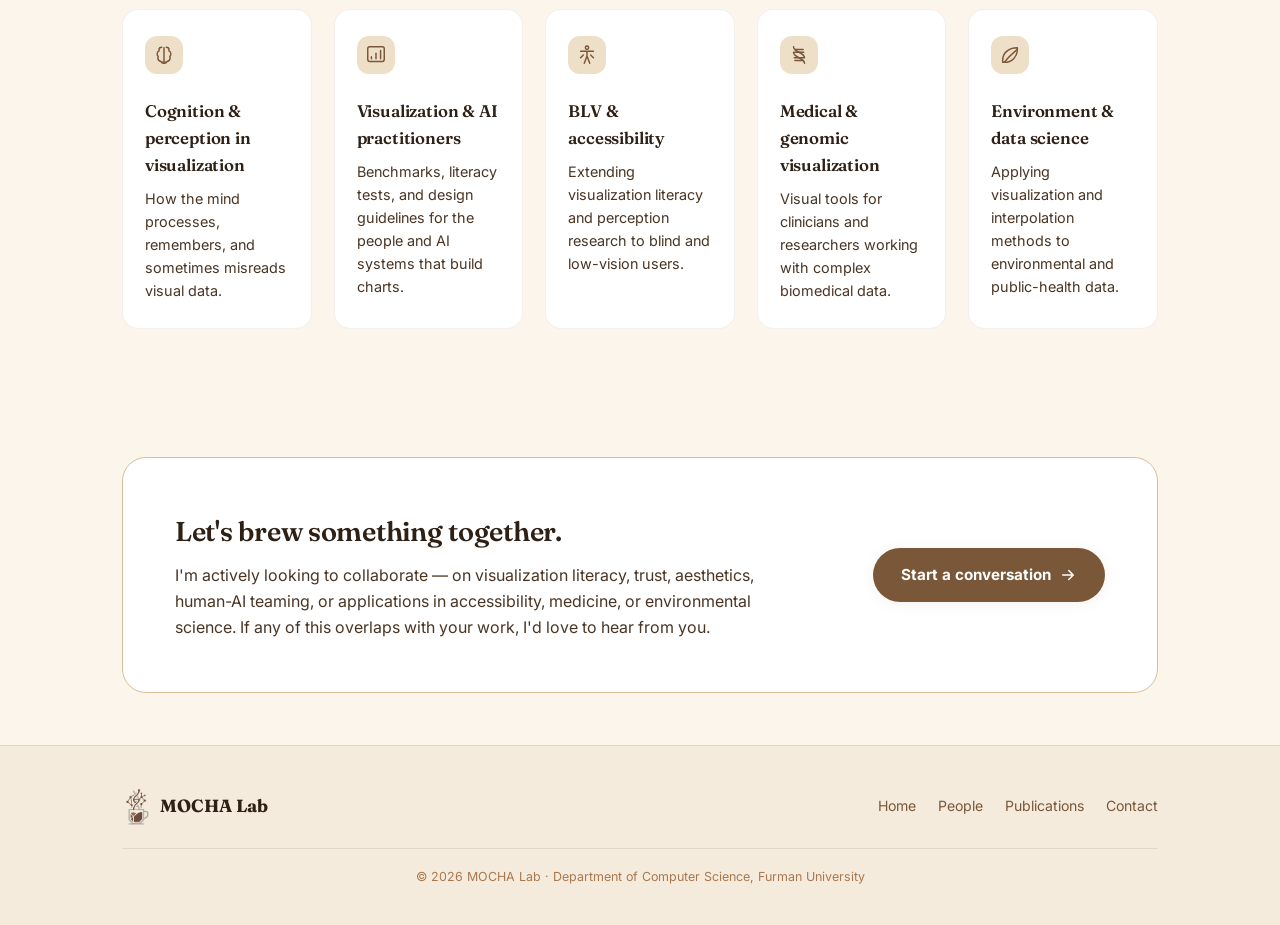
==== commit e95b41a2: "Add Calendly scheduling link to home, people, and contact pages" ====
--- a/index.html
+++ b/index.html
@@ -1,6 +1,15 @@
 <!doctype html>
 <html lang="en">
 <head>
+<!-- Google tag (gtag.js) -->
+<script async src="https://www.googletagmanager.com/gtag/js?id=G-MG2B65ZRT3"></script>
+<script>
+  window.dataLayer = window.dataLayer || [];
+  function gtag(){dataLayer.push(arguments);}
+  gtag('js', new Date());
+
+  gtag('config', 'G-MG2B65ZRT3');
+</script>
 <meta charset="UTF-8">
 <meta name="viewport" content="width=device-width, initial-scale=1.0">
 <title>MOCHA Lab — Furman University</title>
@@ -49,6 +58,10 @@
             <svg viewBox="0 0 24 24" width="18" height="18" fill="none" stroke="currentColor" stroke-width="2" stroke-linecap="round" stroke-linejoin="round"><path d="M5 12h14M13 6l6 6-6 6"/></svg>
           </a>
           <a href="contact.html" class="btn btn--ghost">Get in touch</a>
+          <a href="https://calendly.com/mangosaugat/meeting-with-dr-saugat-pandey" target="_blank" rel="noopener" class="btn btn--ghost">
+            <svg viewBox="0 0 24 24" width="18" height="18" fill="none" stroke="currentColor" stroke-width="1.8" stroke-linecap="round" stroke-linejoin="round"><rect x="3" y="5" width="18" height="16" rx="2"/><path d="M3 10h18M8 3v4M16 3v4"/><circle cx="8.5" cy="14.5" r="1.1" fill="currentColor" stroke="none"/><circle cx="12" cy="14.5" r="1.1" fill="currentColor" stroke="none"/><circle cx="15.5" cy="14.5" r="1.1" fill="currentColor" stroke="none"/></svg>
+            Schedule a 1:1
+          </a>
         </div>
       </div>
       <div class="hero__logo" aria-hidden="true">
--- a/css/style.css
+++ b/css/style.css
@@ -463,6 +463,35 @@
 
 .pi-card__name { font-size: 1.7rem; margin-bottom: 2px; }
 .pi-card__role { font-weight: 600; color: var(--mocha-deep); margin-bottom: 14px; }
+
+.collab-card {
+  background: var(--white);
+  border-radius: var(--radius-lg);
+  padding: 32px;
+  border: 1px solid rgba(122, 87, 56, 0.1);
+  max-width: 260px;
+  text-align: center;
+}
+
+.collab-card__photo {
+  width: 108px;
+  height: 148px;
+  margin: 0 auto 16px;
+  border-radius: 50%;
+  overflow: hidden;
+  border: 3px solid var(--white);
+  box-shadow: var(--shadow-med);
+}
+
+.collab-card__photo img {
+  width: 100%;
+  height: 100%;
+  object-fit: cover;
+}
+
+.collab-card h3 { font-size: 1.1rem; margin-bottom: 4px; }
+.collab-card h3 a:hover { text-decoration: underline; }
+.collab-card .role { font-weight: 600; color: var(--mocha-deep); font-size: 0.85rem; margin-bottom: 0; }
 
 .pi-card__status {
   display: inline-flex;
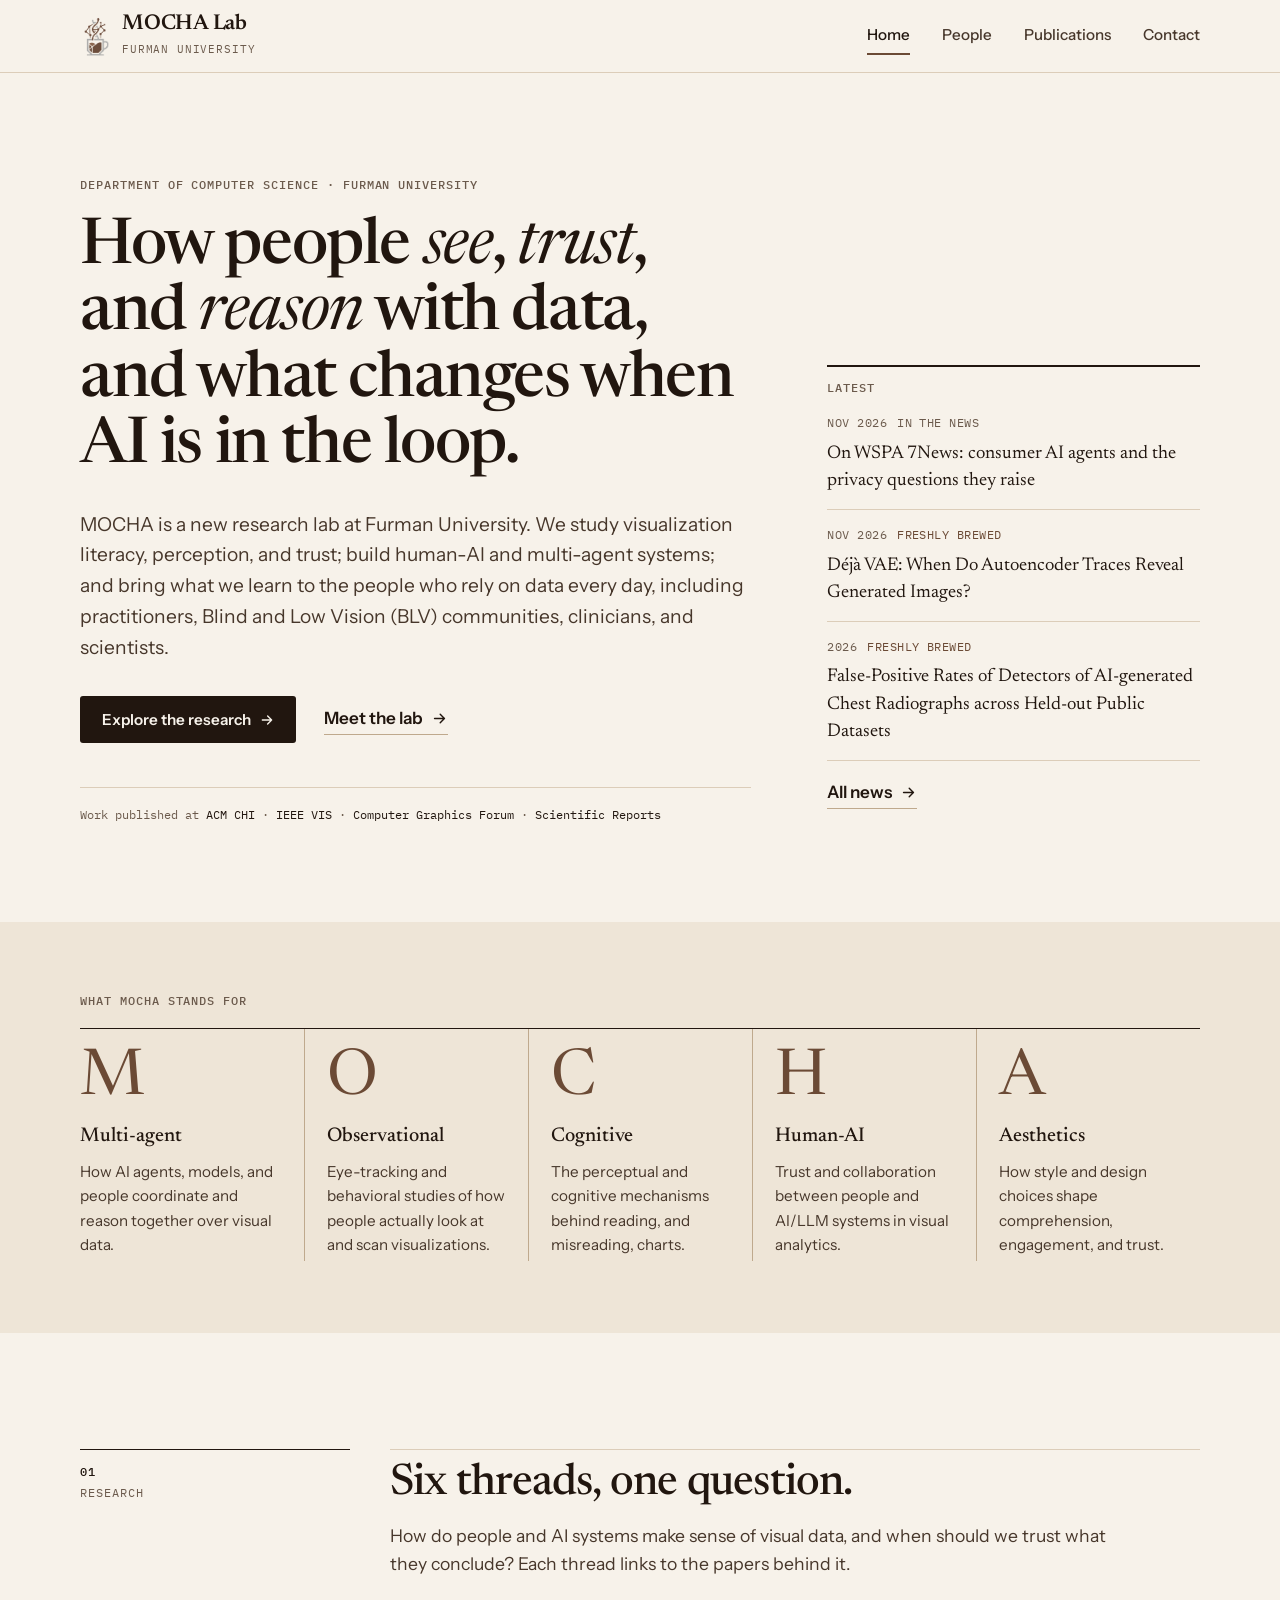
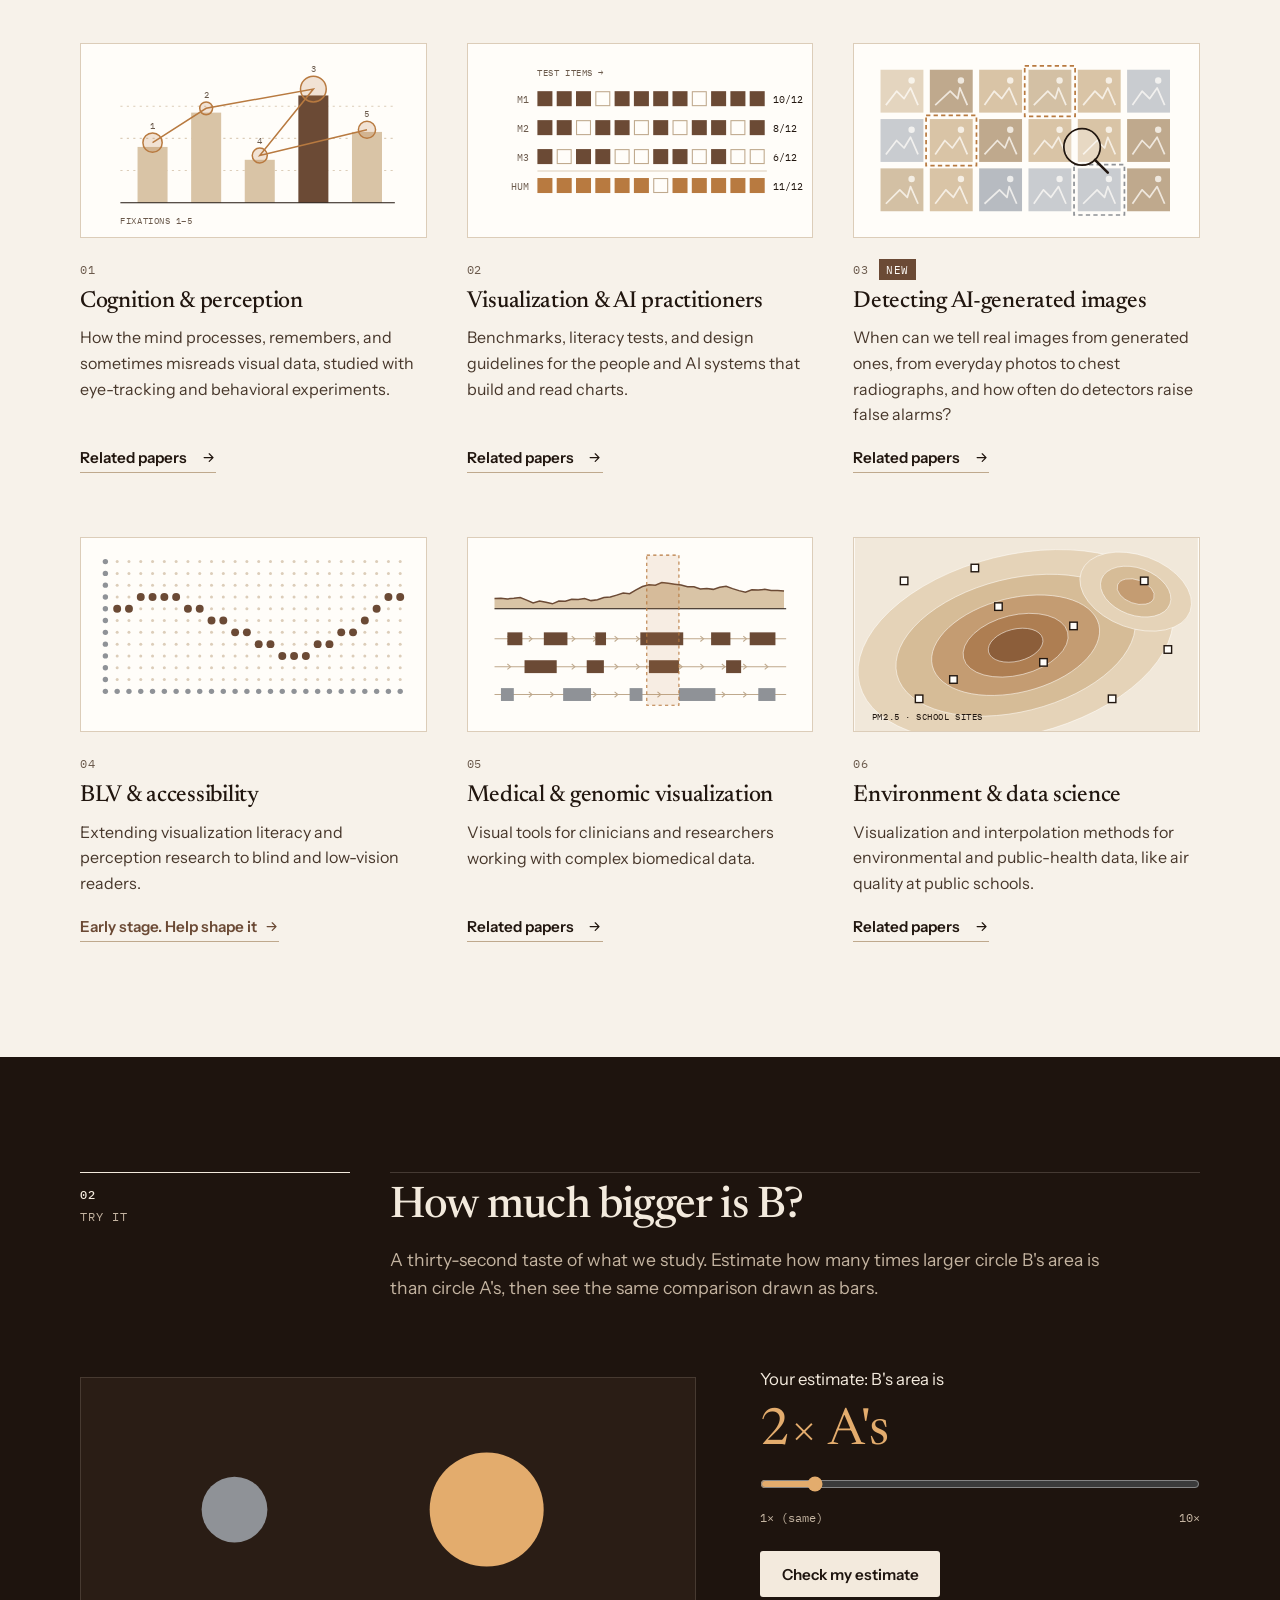
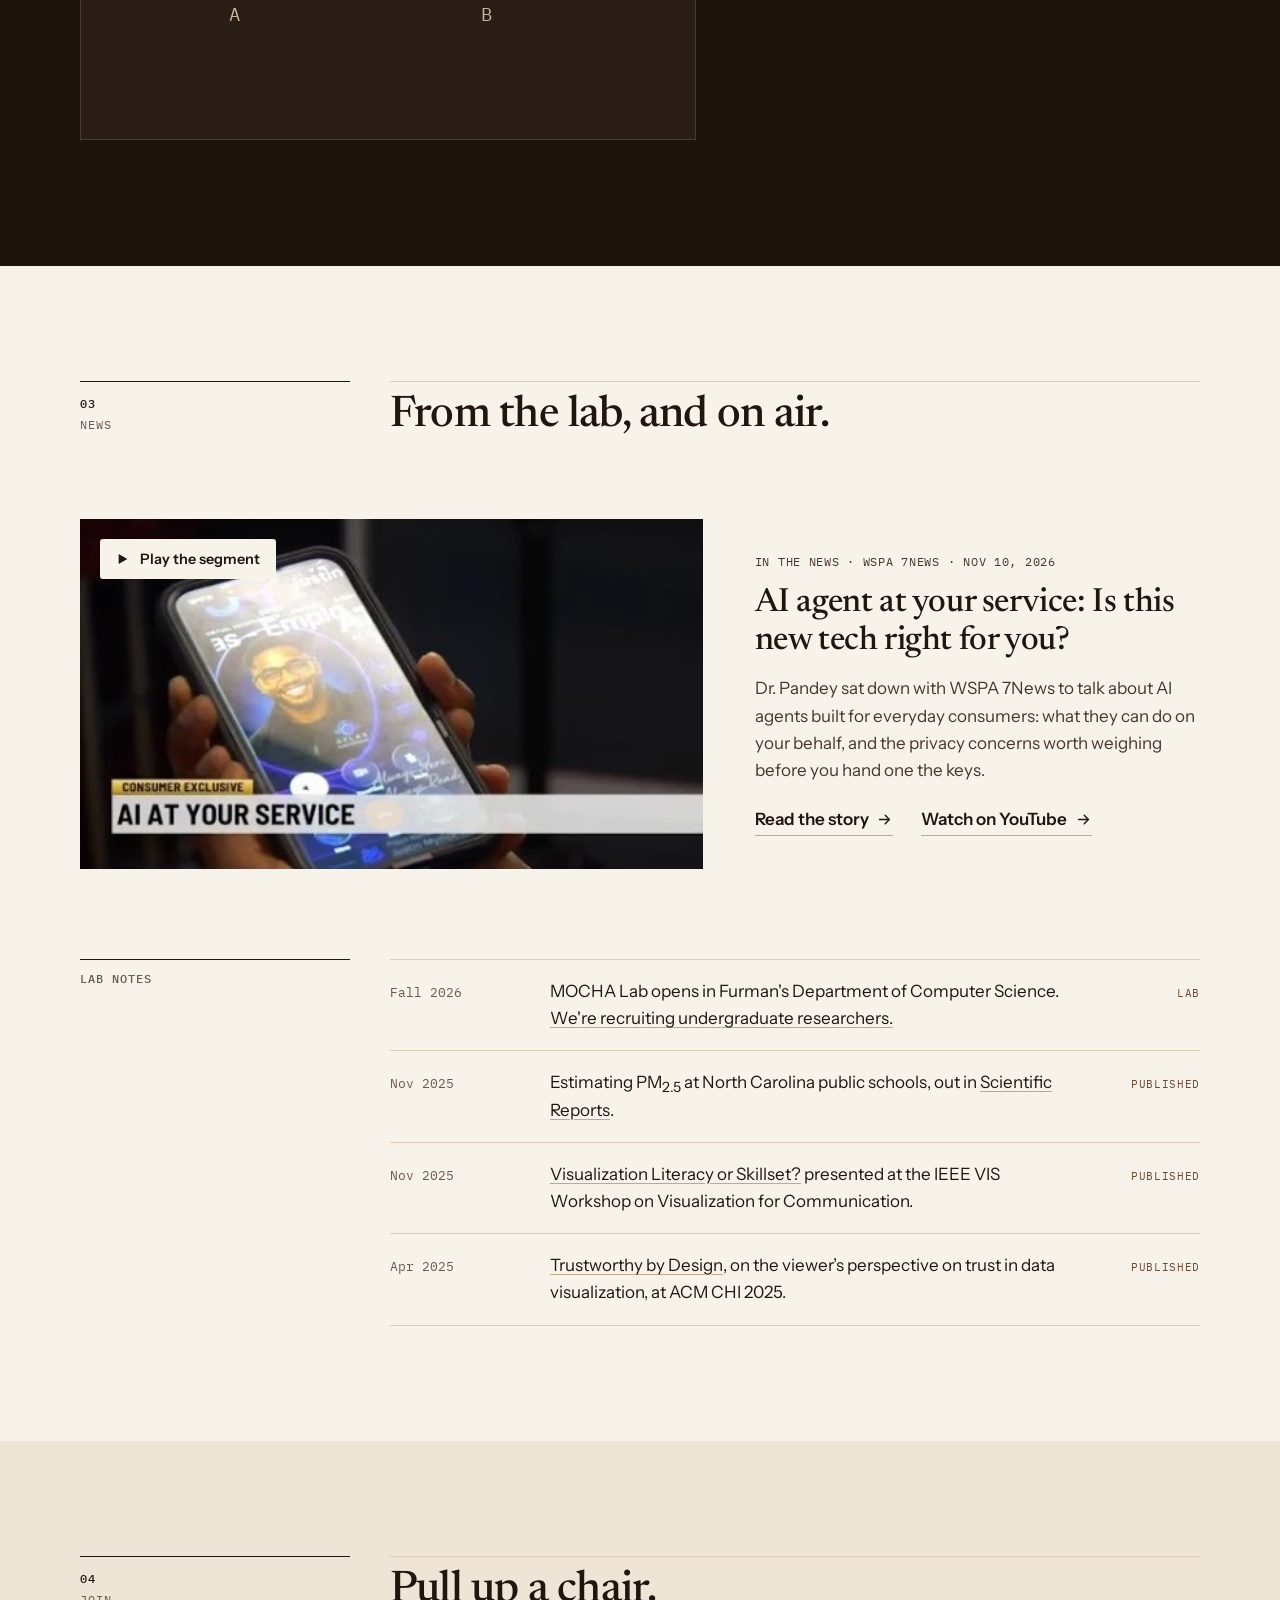
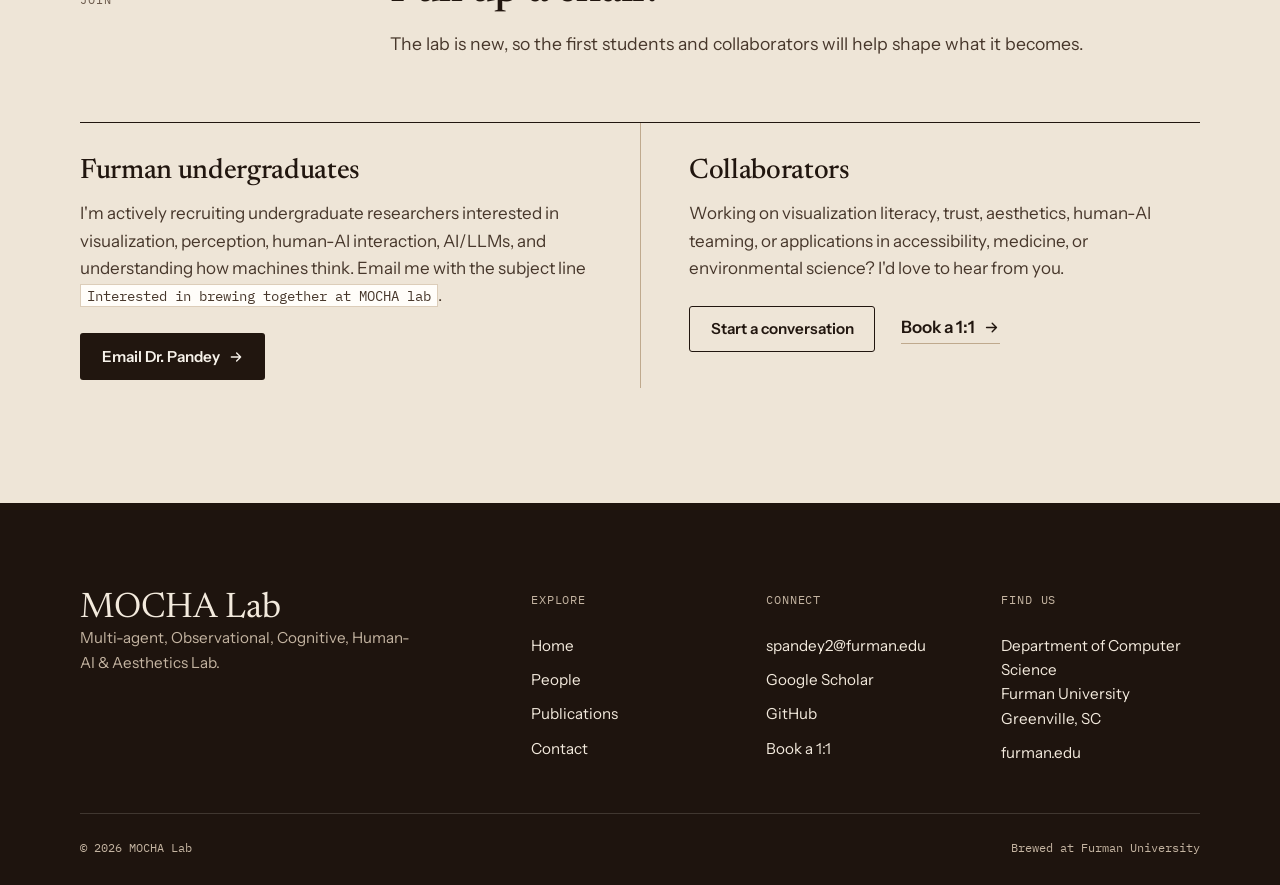
==== commit ded08d49: "Redesign site; add new papers under review and WSPA 7News feature - New editorial design system: pal" ====
--- a/index.html
+++ b/index.html
@@ -1,6 +1,8 @@
 <!doctype html>
-<html lang="en">
+<html lang="en" class="no-js">
 <head>
+<meta charset="UTF-8">
+<meta name="viewport" content="width=device-width, initial-scale=1.0">
 <!-- Google tag (gtag.js) -->
 <script async src="https://www.googletagmanager.com/gtag/js?id=G-MG2B65ZRT3"></script>
 <script>
@@ -10,29 +12,38 @@
 
   gtag('config', 'G-MG2B65ZRT3');
 </script>
-<meta charset="UTF-8">
-<meta name="viewport" content="width=device-width, initial-scale=1.0">
+<script>document.documentElement.classList.replace('no-js', 'js');</script>
 <title>MOCHA Lab — Furman University</title>
-<meta name="description" content="MOCHA Lab (Multi-agent, Observational, Cognitive, Human-AI & Aesthetics Lab) at Furman University, directed by Dr. Saugat Pandey. Research on visualization literacy, perception, trust, aesthetics, and human-AI teaming.">
+<meta name="description" content="MOCHA Lab (Multi-agent, Observational, Cognitive, Human-AI &amp; Aesthetics Lab) at Furman University, directed by Dr. Saugat Pandey. Research on visualization literacy, perception, trust, aesthetics, and human-AI teaming.">
+<link rel="canonical" href="https://themochalab.github.io/">
+<meta property="og:type" content="website">
+<meta property="og:site_name" content="MOCHA Lab">
+<meta property="og:title" content="MOCHA Lab — Furman University">
+<meta property="og:description" content="How people see, trust, and reason with data, and what changes when AI is in the loop.">
+<meta property="og:url" content="https://themochalab.github.io/">
+<meta property="og:image" content="https://themochalab.github.io/assets/images/mocha-logo.png">
+<meta name="twitter:card" content="summary">
+<meta name="theme-color" content="#F7F2EA">
 <link rel="icon" type="image/png" href="assets/images/favicon.png">
+<link rel="preconnect" href="https://fonts.googleapis.com">
+<link rel="preconnect" href="https://fonts.gstatic.com" crossorigin>
+<link rel="stylesheet" href="https://fonts.googleapis.com/css2?family=Newsreader:ital,opsz,wght@0,6..72,400..600;1,6..72,400..500&amp;family=Instrument+Sans:wght@400..700&amp;family=IBM+Plex+Mono:wght@400;500&amp;display=swap">
 <link rel="stylesheet" href="css/style.css">
 </head>
 <body>
-
-<header class="navbar">
-  <div class="container">
-    <div class="brand">
-      <img src="assets/images/mocha-logo.png" class="brand__mark" alt="MOCHA Lab logo">
-      <span class="brand__text">
-        <a href="index.html" class="brand__name">MOCHA Lab</a>
-        <a href="https://www.furman.edu/" target="_blank" rel="noopener" class="brand__furman">@ Furman</a>
-      </span>
-    </div>
-    <button class="nav-toggle" aria-label="Toggle navigation" aria-expanded="false">
+<a class="skip-link" href="#main">Skip to content</a>
+
+<header class="site-header">
+  <div class="wrap">
+    <a class="brand" href="index.html">
+      <img src="assets/images/mocha-logo.png" alt="" width="30" height="43">
+      <span><span class="brand__name">MOCHA Lab</span><span class="brand__sub">Furman University</span></span>
+    </a>
+    <button class="nav-toggle" aria-label="Open menu" aria-expanded="false" aria-controls="site-nav">
       <span></span><span></span><span></span>
     </button>
-    <nav class="nav-links">
-      <a href="index.html" class="active">Home</a>
+    <nav class="nav-links" id="site-nav" aria-label="Primary">
+      <a href="index.html" aria-current="page">Home</a>
       <a href="people.html">People</a>
       <a href="publications.html">Publications</a>
       <a href="contact.html">Contact</a>
@@ -40,149 +51,295 @@
   </div>
 </header>
 
-<main>
+<main id="main">
 
   <!-- HERO -->
-  <section class="hero">
-    <div class="container hero__grid">
+  <section class="hero" aria-labelledby="hero-h">
+    <div class="wrap hero__grid">
       <div>
-        <span class="brewing-tag">
-          <svg viewBox="0 0 24 24" fill="none" stroke="currentColor" stroke-width="1.8" stroke-linecap="round" stroke-linejoin="round" width="18" height="18"><path d="M4 8h12v6a4 4 0 0 1-4 4H8a4 4 0 0 1-4-4V8Z"/><path d="M16 9.5h1.5a2.5 2.5 0 0 1 0 5H16"/><path d="M8 3.5c-.6.6-.6 1.4 0 2M11.5 3.5c-.6.6-.6 1.4 0 2"/></svg>
-          Something's brewing at Furman
-        </span>
-        <h1>Understanding how people <span class="accent">see</span>, <span class="accent">trust</span>, and <span class="accent">reason</span> with data.</h1>
-        <p class="hero__lede">The MOCHA Lab studies visualization literacy, perception, and cognition — and how those human abilities meet AI. We build multi-agent and human-AI systems, measure trust and aesthetics in data visualization, and take this work into the hands of practitioners, Blind and Low Vision (BLV) communities, clinicians, and scientists.</p>
-        <div class="hero__cta">
-          <a href="people.html" class="btn btn--primary">
-            Meet the lab
-            <svg viewBox="0 0 24 24" width="18" height="18" fill="none" stroke="currentColor" stroke-width="2" stroke-linecap="round" stroke-linejoin="round"><path d="M5 12h14M13 6l6 6-6 6"/></svg>
+        <p class="kicker">Department of Computer Science · Furman University</p>
+        <h1 id="hero-h">How people <em>see</em>, <em>trust</em>, and <em>reason</em> with data, and what changes when AI is in the loop.</h1>
+        <p class="hero__lede">MOCHA is a new research lab at Furman University. We study visualization literacy, perception, and trust; build human-AI and multi-agent systems; and bring what we learn to the people who rely on data every day, including practitioners, Blind and Low Vision (BLV) communities, clinicians, and scientists.</p>
+        <div class="hero__actions">
+          <a class="btn btn--solid" href="#research">Explore the research <svg aria-hidden="true" focusable="false" viewBox="0 0 24 24" fill="none" stroke="currentColor" stroke-width="2" stroke-linecap="round" stroke-linejoin="round"><path d="M5 12h14M13 6l6 6-6 6"/></svg></a>
+          <a class="arrow-link" href="people.html">Meet the lab <svg aria-hidden="true" focusable="false" viewBox="0 0 24 24" fill="none" stroke="currentColor" stroke-width="2" stroke-linecap="round" stroke-linejoin="round"><path d="M5 12h14M13 6l6 6-6 6"/></svg></a>
+        </div>
+        <p class="hero__venues">Work published at <span>ACM CHI</span> · <span>IEEE VIS</span> · <span>Computer Graphics Forum</span> · <span>Scientific Reports</span></p>
+      </div>
+
+      <aside class="latest" aria-labelledby="latest-h">
+        <h2 id="latest-h">Latest</h2>
+        <ol>
+          <li>
+            <p class="latest__meta"><time datetime="2026-11-10">Nov 2026</time><span>In the news</span></p>
+            <a class="latest__title" href="#news">On WSPA 7News: consumer AI agents and the privacy questions they raise</a>
+          </li>
+          <li>
+            <p class="latest__meta"><time datetime="2026-11">Nov 2026</time><span class="brewed">Freshly brewed</span></p>
+            <a class="latest__title" href="publications.html#brewing">Déjà VAE: When Do Autoencoder Traces Reveal Generated Images?</a>
+          </li>
+          <li>
+            <p class="latest__meta"><time datetime="2026">2026</time><span class="brewed">Freshly brewed</span></p>
+            <a class="latest__title" href="publications.html#brewing">False-Positive Rates of Detectors of AI-generated Chest Radiographs across Held-out Public Datasets</a>
+          </li>
+        </ol>
+        <p class="latest__more"><a class="arrow-link" href="#news">All news <svg aria-hidden="true" focusable="false" viewBox="0 0 24 24" fill="none" stroke="currentColor" stroke-width="2" stroke-linecap="round" stroke-linejoin="round"><path d="M5 12h14M13 6l6 6-6 6"/></svg></a></p>
+      </aside>
+    </div>
+  </section>
+
+  <!-- THE NAME -->
+  <section class="section section--tint section--tight" aria-labelledby="name-h">
+    <div class="wrap">
+      <h2 id="name-h" class="kicker">What MOCHA stands for</h2>
+      <dl class="acronym">
+        <div>
+          <dt><span class="letter" aria-hidden="true">M</span>Multi-agent</dt>
+          <dd>How AI agents, models, and people coordinate and reason together over visual data.</dd>
+        </div>
+        <div>
+          <dt><span class="letter" aria-hidden="true">O</span>Observational</dt>
+          <dd>Eye-tracking and behavioral studies of how people actually look at and scan visualizations.</dd>
+        </div>
+        <div>
+          <dt><span class="letter" aria-hidden="true">C</span>Cognitive</dt>
+          <dd>The perceptual and cognitive mechanisms behind reading, and misreading, charts.</dd>
+        </div>
+        <div>
+          <dt><span class="letter" aria-hidden="true">H</span>Human-AI</dt>
+          <dd>Trust and collaboration between people and AI/LLM systems in visual analytics.</dd>
+        </div>
+        <div>
+          <dt><span class="letter" aria-hidden="true">A</span>Aesthetics</dt>
+          <dd>How style and design choices shape comprehension, engagement, and trust.</dd>
+        </div>
+      </dl>
+    </div>
+  </section>
+
+  <!-- RESEARCH -->
+  <section class="section" id="research" aria-labelledby="research-h">
+    <div class="wrap">
+      <header class="sec-head">
+        <p class="sec-label"><b>01</b>Research</p>
+        <div class="sec-head__body">
+          <h2 id="research-h">Six threads, one question.</h2>
+          <p>How do people and AI systems make sense of visual data, and when should we trust what they conclude? Each thread links to the papers behind it.</p>
+        </div>
+      </header>
+
+      <ol class="threads">
+        <li class="thread">
+          <div class="thread__fig"><svg aria-hidden="true" focusable="false" viewBox="0 0 320 180" preserveAspectRatio="xMidYMid meet"><line x1="36" x2="292" y1="58" y2="58" stroke="#DCCDB9" stroke-dasharray="2 4"/><line x1="36" x2="292" y1="88" y2="88" stroke="#DCCDB9" stroke-dasharray="2 4"/><line x1="36" x2="292" y1="118" y2="118" stroke="#DCCDB9" stroke-dasharray="2 4"/><rect x="52" y="96" width="28" height="52" fill="#D9C4A6"/><rect x="102" y="64" width="28" height="84" fill="#D9C4A6"/><rect x="152" y="108" width="28" height="40" fill="#D9C4A6"/><rect x="202" y="48" width="28" height="100" fill="#6B4A35"/><rect x="252" y="82" width="28" height="66" fill="#D9C4A6"/><line x1="36" x2="292" y1="148" y2="148" stroke="#21160F" stroke-width="1"/><polyline points="66,92 116,60 216,42 166,104 266,80" fill="none" stroke="#B87A40" stroke-width="1.4"/><circle cx="66" cy="92" r="9" fill="#B87A40" fill-opacity=".2" stroke="#B87A40" stroke-width="1.4"/><text x="66" y="79" text-anchor="middle" font-family="IBM Plex Mono, ui-monospace, monospace" font-size="8" fill="#6B5A4C">1</text><circle cx="116" cy="60" r="6" fill="#B87A40" fill-opacity=".2" stroke="#B87A40" stroke-width="1.4"/><text x="116" y="50" text-anchor="middle" font-family="IBM Plex Mono, ui-monospace, monospace" font-size="8" fill="#6B5A4C">2</text><circle cx="216" cy="42" r="12" fill="#B87A40" fill-opacity=".2" stroke="#B87A40" stroke-width="1.4"/><text x="216" y="26" text-anchor="middle" font-family="IBM Plex Mono, ui-monospace, monospace" font-size="8" fill="#6B5A4C">3</text><circle cx="166" cy="104" r="7" fill="#B87A40" fill-opacity=".2" stroke="#B87A40" stroke-width="1.4"/><text x="166" y="93" text-anchor="middle" font-family="IBM Plex Mono, ui-monospace, monospace" font-size="8" fill="#6B5A4C">4</text><circle cx="266" cy="80" r="8" fill="#B87A40" fill-opacity=".2" stroke="#B87A40" stroke-width="1.4"/><text x="266" y="68" text-anchor="middle" font-family="IBM Plex Mono, ui-monospace, monospace" font-size="8" fill="#6B5A4C">5</text><text x="36" y="168" font-family="IBM Plex Mono, ui-monospace, monospace" font-size="8" letter-spacing=".5" fill="#6B5A4C">FIXATIONS 1–5</text></svg></div>
+          <p class="thread__num">01</p>
+          <h3>Cognition &amp; perception</h3>
+          <p class="thread__desc">How the mind processes, remembers, and sometimes misreads visual data, studied with eye-tracking and behavioral experiments.</p>
+          <a class="arrow-link" href="publications.html?topic=literacy">Related papers<span class="sr-only"> on cognition and perception</span> <svg aria-hidden="true" focusable="false" viewBox="0 0 24 24" fill="none" stroke="currentColor" stroke-width="2" stroke-linecap="round" stroke-linejoin="round"><path d="M5 12h14M13 6l6 6-6 6"/></svg></a>
+        </li>
+        <li class="thread">
+          <div class="thread__fig"><svg aria-hidden="true" focusable="false" viewBox="0 0 320 180" preserveAspectRatio="xMidYMid meet"><text x="64" y="30" font-family="IBM Plex Mono, ui-monospace, monospace" font-size="8" letter-spacing=".5" fill="#6B5A4C">TEST ITEMS →</text><text x="56" y="55" text-anchor="end" font-family="IBM Plex Mono, ui-monospace, monospace" font-size="9" fill="#6B5A4C">M1</text><rect x="64" y="44" width="14" height="14" fill="#6B4A35"/><rect x="82" y="44" width="14" height="14" fill="#6B4A35"/><rect x="100" y="44" width="14" height="14" fill="#6B4A35"/><rect x="118.5" y="44.5" width="13" height="13" fill="none" stroke="#BFA98D"/><rect x="136" y="44" width="14" height="14" fill="#6B4A35"/><rect x="154" y="44" width="14" height="14" fill="#6B4A35"/><rect x="172" y="44" width="14" height="14" fill="#6B4A35"/><rect x="190" y="44" width="14" height="14" fill="#6B4A35"/><rect x="208.5" y="44.5" width="13" height="13" fill="none" stroke="#BFA98D"/><rect x="226" y="44" width="14" height="14" fill="#6B4A35"/><rect x="244" y="44" width="14" height="14" fill="#6B4A35"/><rect x="262" y="44" width="14" height="14" fill="#6B4A35"/><text x="284" y="55" font-family="IBM Plex Mono, ui-monospace, monospace" font-size="9" fill="#21160F">10/12</text><text x="56" y="82" text-anchor="end" font-family="IBM Plex Mono, ui-monospace, monospace" font-size="9" fill="#6B5A4C">M2</text><rect x="64" y="71" width="14" height="14" fill="#6B4A35"/><rect x="82" y="71" width="14" height="14" fill="#6B4A35"/><rect x="100.5" y="71.5" width="13" height="13" fill="none" stroke="#BFA98D"/><rect x="118" y="71" width="14" height="14" fill="#6B4A35"/><rect x="136" y="71" width="14" height="14" fill="#6B4A35"/><rect x="154.5" y="71.5" width="13" height="13" fill="none" stroke="#BFA98D"/><rect x="172" y="71" width="14" height="14" fill="#6B4A35"/><rect x="190.5" y="71.5" width="13" height="13" fill="none" stroke="#BFA98D"/><rect x="208" y="71" width="14" height="14" fill="#6B4A35"/><rect x="226" y="71" width="14" height="14" fill="#6B4A35"/><rect x="244.5" y="71.5" width="13" height="13" fill="none" stroke="#BFA98D"/><rect x="262" y="71" width="14" height="14" fill="#6B4A35"/><text x="284" y="82" font-family="IBM Plex Mono, ui-monospace, monospace" font-size="9" fill="#21160F">8/12</text><text x="56" y="109" text-anchor="end" font-family="IBM Plex Mono, ui-monospace, monospace" font-size="9" fill="#6B5A4C">M3</text><rect x="64" y="98" width="14" height="14" fill="#6B4A35"/><rect x="82.5" y="98.5" width="13" height="13" fill="none" stroke="#BFA98D"/><rect x="100" y="98" width="14" height="14" fill="#6B4A35"/><rect x="118" y="98" width="14" height="14" fill="#6B4A35"/><rect x="136.5" y="98.5" width="13" height="13" fill="none" stroke="#BFA98D"/><rect x="154.5" y="98.5" width="13" height="13" fill="none" stroke="#BFA98D"/><rect x="172" y="98" width="14" height="14" fill="#6B4A35"/><rect x="190" y="98" width="14" height="14" fill="#6B4A35"/><rect x="208.5" y="98.5" width="13" height="13" fill="none" stroke="#BFA98D"/><rect x="226" y="98" width="14" height="14" fill="#6B4A35"/><rect x="244.5" y="98.5" width="13" height="13" fill="none" stroke="#BFA98D"/><rect x="262.5" y="98.5" width="13" height="13" fill="none" stroke="#BFA98D"/><text x="284" y="109" font-family="IBM Plex Mono, ui-monospace, monospace" font-size="9" fill="#21160F">6/12</text><text x="56" y="136" text-anchor="end" font-family="IBM Plex Mono, ui-monospace, monospace" font-size="9" fill="#6B5A4C">HUM</text><rect x="64" y="125" width="14" height="14" fill="#B87A40"/><rect x="82" y="125" width="14" height="14" fill="#B87A40"/><rect x="100" y="125" width="14" height="14" fill="#B87A40"/><rect x="118" y="125" width="14" height="14" fill="#B87A40"/><rect x="136" y="125" width="14" height="14" fill="#B87A40"/><rect x="154" y="125" width="14" height="14" fill="#B87A40"/><rect x="172.5" y="125.5" width="13" height="13" fill="none" stroke="#BFA98D"/><rect x="190" y="125" width="14" height="14" fill="#B87A40"/><rect x="208" y="125" width="14" height="14" fill="#B87A40"/><rect x="226" y="125" width="14" height="14" fill="#B87A40"/><rect x="244" y="125" width="14" height="14" fill="#B87A40"/><rect x="262" y="125" width="14" height="14" fill="#B87A40"/><text x="284" y="136" font-family="IBM Plex Mono, ui-monospace, monospace" font-size="9" fill="#21160F">11/12</text><line x1="64" x2="278" y1="118.5" y2="118.5" stroke="#DCCDB9"/></svg></div>
+          <p class="thread__num">02</p>
+          <h3>Visualization &amp; AI practitioners</h3>
+          <p class="thread__desc">Benchmarks, literacy tests, and design guidelines for the people and AI systems that build and read charts.</p>
+          <a class="arrow-link" href="publications.html?topic=ai">Related papers<span class="sr-only"> on visualization and AI practitioners</span> <svg aria-hidden="true" focusable="false" viewBox="0 0 24 24" fill="none" stroke="currentColor" stroke-width="2" stroke-linecap="round" stroke-linejoin="round"><path d="M5 12h14M13 6l6 6-6 6"/></svg></a>
+        </li>
+        <li class="thread">
+          <div class="thread__fig"><svg aria-hidden="true" focusable="false" viewBox="0 0 320 180" preserveAspectRatio="xMidYMid meet"><rect x="24" y="24" width="40" height="40" fill="#E4D5BF"/><polyline points="29,57 39,44 46,51 52,41 59,57" fill="none" stroke="#FFFDF9" stroke-opacity=".75" stroke-width="1.6" stroke-linejoin="round"/><circle cx="53" cy="34" r="3" fill="#FFFDF9" fill-opacity=".75"/><rect x="70" y="24" width="40" height="40" fill="#BFA98D"/><polyline points="75,57 89,44 96,51 98,41 105,57" fill="none" stroke="#FFFDF9" stroke-opacity=".75" stroke-width="1.6" stroke-linejoin="round"/><circle cx="99" cy="34" r="3" fill="#FFFDF9" fill-opacity=".75"/><rect x="116" y="24" width="40" height="40" fill="#D9C4A6"/><polyline points="121,57 130,44 137,51 144,41 151,57" fill="none" stroke="#FFFDF9" stroke-opacity=".75" stroke-width="1.6" stroke-linejoin="round"/><circle cx="145" cy="34" r="3" fill="#FFFDF9" fill-opacity=".75"/><rect x="162" y="24" width="40" height="40" fill="#D3C0A4"/><polyline points="167,57 180,44 187,51 190,41 197,57" fill="none" stroke="#FFFDF9" stroke-opacity=".75" stroke-width="1.6" stroke-linejoin="round"/><circle cx="191" cy="34" r="3" fill="#FFFDF9" fill-opacity=".75"/><rect x="158.5" y="20.5" width="47" height="47" fill="none" stroke="#B87A40" stroke-width="1.6" stroke-dasharray="4 3"/><rect x="208" y="24" width="40" height="40" fill="#D9C4A6"/><polyline points="213,57 224,44 231,51 236,41 243,57" fill="none" stroke="#FFFDF9" stroke-opacity=".75" stroke-width="1.6" stroke-linejoin="round"/><circle cx="237" cy="34" r="3" fill="#FFFDF9" fill-opacity=".75"/><rect x="254" y="24" width="40" height="40" fill="#C9CCD0"/><polyline points="259,57 268,44 275,51 282,41 289,57" fill="none" stroke="#FFFDF9" stroke-opacity=".75" stroke-width="1.6" stroke-linejoin="round"/><circle cx="283" cy="34" r="3" fill="#FFFDF9" fill-opacity=".75"/><rect x="24" y="70" width="40" height="40" fill="#C9CCD0"/><polyline points="29,103 39,90 46,97 52,87 59,103" fill="none" stroke="#FFFDF9" stroke-opacity=".75" stroke-width="1.6" stroke-linejoin="round"/><circle cx="53" cy="80" r="3" fill="#FFFDF9" fill-opacity=".75"/><rect x="70" y="70" width="40" height="40" fill="#D9C4A6"/><polyline points="75,103 84,90 91,97 98,87 105,103" fill="none" stroke="#FFFDF9" stroke-opacity=".75" stroke-width="1.6" stroke-linejoin="round"/><circle cx="99" cy="80" r="3" fill="#FFFDF9" fill-opacity=".75"/><rect x="66.5" y="66.5" width="47" height="47" fill="none" stroke="#B87A40" stroke-width="1.6" stroke-dasharray="4 3"/><rect x="116" y="70" width="40" height="40" fill="#BFA98D"/><polyline points="121,103 133,90 140,97 144,87 151,103" fill="none" stroke="#FFFDF9" stroke-opacity=".75" stroke-width="1.6" stroke-linejoin="round"/><circle cx="145" cy="80" r="3" fill="#FFFDF9" fill-opacity=".75"/><rect x="162" y="70" width="40" height="40" fill="#D9C4A6"/><polyline points="167,103 177,90 184,97 190,87 197,103" fill="none" stroke="#FFFDF9" stroke-opacity=".75" stroke-width="1.6" stroke-linejoin="round"/><circle cx="191" cy="80" r="3" fill="#FFFDF9" fill-opacity=".75"/><rect x="208" y="70" width="40" height="40" fill="#D9C4A6"/><polyline points="213,103 226,90 233,97 236,87 243,103" fill="none" stroke="#FFFDF9" stroke-opacity=".75" stroke-width="1.6" stroke-linejoin="round"/><circle cx="237" cy="80" r="3" fill="#FFFDF9" fill-opacity=".75"/><rect x="254" y="70" width="40" height="40" fill="#BFA98D"/><polyline points="259,103 268,90 275,97 282,87 289,103" fill="none" stroke="#FFFDF9" stroke-opacity=".75" stroke-width="1.6" stroke-linejoin="round"/><circle cx="283" cy="80" r="3" fill="#FFFDF9" fill-opacity=".75"/><rect x="24" y="116" width="40" height="40" fill="#D3C0A4"/><polyline points="29,149 42,136 49,143 52,133 59,149" fill="none" stroke="#FFFDF9" stroke-opacity=".75" stroke-width="1.6" stroke-linejoin="round"/><circle cx="53" cy="126" r="3" fill="#FFFDF9" fill-opacity=".75"/><rect x="70" y="116" width="40" height="40" fill="#D9C4A6"/><polyline points="75,149 85,136 92,143 98,133 105,149" fill="none" stroke="#FFFDF9" stroke-opacity=".75" stroke-width="1.6" stroke-linejoin="round"/><circle cx="99" cy="126" r="3" fill="#FFFDF9" fill-opacity=".75"/><rect x="116" y="116" width="40" height="40" fill="#B7BBC1"/><polyline points="121,149 135,136 142,143 144,133 151,149" fill="none" stroke="#FFFDF9" stroke-opacity=".75" stroke-width="1.6" stroke-linejoin="round"/><circle cx="145" cy="126" r="3" fill="#FFFDF9" fill-opacity=".75"/><rect x="162" y="116" width="40" height="40" fill="#C9CCD0"/><polyline points="167,149 176,136 183,143 190,133 197,149" fill="none" stroke="#FFFDF9" stroke-opacity=".75" stroke-width="1.6" stroke-linejoin="round"/><circle cx="191" cy="126" r="3" fill="#FFFDF9" fill-opacity=".75"/><rect x="208" y="116" width="40" height="40" fill="#C9CCD0"/><polyline points="213,149 226,136 233,143 236,133 243,149" fill="none" stroke="#FFFDF9" stroke-opacity=".75" stroke-width="1.6" stroke-linejoin="round"/><circle cx="237" cy="126" r="3" fill="#FFFDF9" fill-opacity=".75"/><rect x="204.5" y="112.5" width="47" height="47" fill="none" stroke="#8F9297" stroke-width="1.6" stroke-dasharray="4 3"/><rect x="254" y="116" width="40" height="40" fill="#BFA98D"/><polyline points="259,149 268,136 275,143 282,133 289,149" fill="none" stroke="#FFFDF9" stroke-opacity=".75" stroke-width="1.6" stroke-linejoin="round"/><circle cx="283" cy="126" r="3" fill="#FFFDF9" fill-opacity=".75"/><circle cx="212" cy="96" r="17" fill="#FFFDF9" fill-opacity=".35" stroke="#21160F" stroke-width="1.6"/><line x1="224" y1="108" x2="236" y2="120" stroke="#21160F" stroke-width="2.4" stroke-linecap="round"/></svg></div>
+          <p class="thread__num">03 <span class="thread__new">New</span></p>
+          <h3>Detecting AI-generated images</h3>
+          <p class="thread__desc">When can we tell real images from generated ones, from everyday photos to chest radiographs, and how often do detectors raise false alarms?</p>
+          <a class="arrow-link" href="publications.html?topic=ai">Related papers<span class="sr-only"> on detecting AI-generated images</span> <svg aria-hidden="true" focusable="false" viewBox="0 0 24 24" fill="none" stroke="currentColor" stroke-width="2" stroke-linecap="round" stroke-linejoin="round"><path d="M5 12h14M13 6l6 6-6 6"/></svg></a>
+        </li>
+        <li class="thread">
+          <div class="thread__fig"><svg aria-hidden="true" focusable="false" viewBox="0 0 320 180" preserveAspectRatio="xMidYMid meet"><circle cx="22" cy="22" r="2.5" fill="#8F9297"/><circle cx="33" cy="22" r="1.4" fill="#DCCDB9"/><circle cx="44" cy="22" r="1.4" fill="#DCCDB9"/><circle cx="55" cy="22" r="1.4" fill="#DCCDB9"/><circle cx="66" cy="22" r="1.4" fill="#DCCDB9"/><circle cx="77" cy="22" r="1.4" fill="#DCCDB9"/><circle cx="88" cy="22" r="1.4" fill="#DCCDB9"/><circle cx="99" cy="22" r="1.4" fill="#DCCDB9"/><circle cx="110" cy="22" r="1.4" fill="#DCCDB9"/><circle cx="121" cy="22" r="1.4" fill="#DCCDB9"/><circle cx="132" cy="22" r="1.4" fill="#DCCDB9"/><circle cx="143" cy="22" r="1.4" fill="#DCCDB9"/><circle cx="154" cy="22" r="1.4" fill="#DCCDB9"/><circle cx="165" cy="22" r="1.4" fill="#DCCDB9"/><circle cx="176" cy="22" r="1.4" fill="#DCCDB9"/><circle cx="187" cy="22" r="1.4" fill="#DCCDB9"/><circle cx="198" cy="22" r="1.4" fill="#DCCDB9"/><circle cx="209" cy="22" r="1.4" fill="#DCCDB9"/><circle cx="220" cy="22" r="1.4" fill="#DCCDB9"/><circle cx="231" cy="22" r="1.4" fill="#DCCDB9"/><circle cx="242" cy="22" r="1.4" fill="#DCCDB9"/><circle cx="253" cy="22" r="1.4" fill="#DCCDB9"/><circle cx="264" cy="22" r="1.4" fill="#DCCDB9"/><circle cx="275" cy="22" r="1.4" fill="#DCCDB9"/><circle cx="286" cy="22" r="1.4" fill="#DCCDB9"/><circle cx="297" cy="22" r="1.4" fill="#DCCDB9"/><circle cx="22" cy="33" r="2.5" fill="#8F9297"/><circle cx="33" cy="33" r="1.4" fill="#DCCDB9"/><circle cx="44" cy="33" r="1.4" fill="#DCCDB9"/><circle cx="55" cy="33" r="1.4" fill="#DCCDB9"/><circle cx="66" cy="33" r="1.4" fill="#DCCDB9"/><circle cx="77" cy="33" r="1.4" fill="#DCCDB9"/><circle cx="88" cy="33" r="1.4" fill="#DCCDB9"/><circle cx="99" cy="33" r="1.4" fill="#DCCDB9"/><circle cx="110" cy="33" r="1.4" fill="#DCCDB9"/><circle cx="121" cy="33" r="1.4" fill="#DCCDB9"/><circle cx="132" cy="33" r="1.4" fill="#DCCDB9"/><circle cx="143" cy="33" r="1.4" fill="#DCCDB9"/><circle cx="154" cy="33" r="1.4" fill="#DCCDB9"/><circle cx="165" cy="33" r="1.4" fill="#DCCDB9"/><circle cx="176" cy="33" r="1.4" fill="#DCCDB9"/><circle cx="187" cy="33" r="1.4" fill="#DCCDB9"/><circle cx="198" cy="33" r="1.4" fill="#DCCDB9"/><circle cx="209" cy="33" r="1.4" fill="#DCCDB9"/><circle cx="220" cy="33" r="1.4" fill="#DCCDB9"/><circle cx="231" cy="33" r="1.4" fill="#DCCDB9"/><circle cx="242" cy="33" r="1.4" fill="#DCCDB9"/><circle cx="253" cy="33" r="1.4" fill="#DCCDB9"/><circle cx="264" cy="33" r="1.4" fill="#DCCDB9"/><circle cx="275" cy="33" r="1.4" fill="#DCCDB9"/><circle cx="286" cy="33" r="1.4" fill="#DCCDB9"/><circle cx="297" cy="33" r="1.4" fill="#DCCDB9"/><circle cx="22" cy="44" r="2.5" fill="#8F9297"/><circle cx="33" cy="44" r="1.4" fill="#DCCDB9"/><circle cx="44" cy="44" r="1.4" fill="#DCCDB9"/><circle cx="55" cy="44" r="1.4" fill="#DCCDB9"/><circle cx="66" cy="44" r="1.4" fill="#DCCDB9"/><circle cx="77" cy="44" r="1.4" fill="#DCCDB9"/><circle cx="88" cy="44" r="1.4" fill="#DCCDB9"/><circle cx="99" cy="44" r="1.4" fill="#DCCDB9"/><circle cx="110" cy="44" r="1.4" fill="#DCCDB9"/><circle cx="121" cy="44" r="1.4" fill="#DCCDB9"/><circle cx="132" cy="44" r="1.4" fill="#DCCDB9"/><circle cx="143" cy="44" r="1.4" fill="#DCCDB9"/><circle cx="154" cy="44" r="1.4" fill="#DCCDB9"/><circle cx="165" cy="44" r="1.4" fill="#DCCDB9"/><circle cx="176" cy="44" r="1.4" fill="#DCCDB9"/><circle cx="187" cy="44" r="1.4" fill="#DCCDB9"/><circle cx="198" cy="44" r="1.4" fill="#DCCDB9"/><circle cx="209" cy="44" r="1.4" fill="#DCCDB9"/><circle cx="220" cy="44" r="1.4" fill="#DCCDB9"/><circle cx="231" cy="44" r="1.4" fill="#DCCDB9"/><circle cx="242" cy="44" r="1.4" fill="#DCCDB9"/><circle cx="253" cy="44" r="1.4" fill="#DCCDB9"/><circle cx="264" cy="44" r="1.4" fill="#DCCDB9"/><circle cx="275" cy="44" r="1.4" fill="#DCCDB9"/><circle cx="286" cy="44" r="1.4" fill="#DCCDB9"/><circle cx="297" cy="44" r="1.4" fill="#DCCDB9"/><circle cx="22" cy="55" r="2.5" fill="#8F9297"/><circle cx="33" cy="55" r="1.4" fill="#DCCDB9"/><circle cx="44" cy="55" r="1.4" fill="#DCCDB9"/><circle cx="55" cy="55" r="3.7" fill="#6B4A35"/><circle cx="66" cy="55" r="3.7" fill="#6B4A35"/><circle cx="77" cy="55" r="3.7" fill="#6B4A35"/><circle cx="88" cy="55" r="3.7" fill="#6B4A35"/><circle cx="99" cy="55" r="1.4" fill="#DCCDB9"/><circle cx="110" cy="55" r="1.4" fill="#DCCDB9"/><circle cx="121" cy="55" r="1.4" fill="#DCCDB9"/><circle cx="132" cy="55" r="1.4" fill="#DCCDB9"/><circle cx="143" cy="55" r="1.4" fill="#DCCDB9"/><circle cx="154" cy="55" r="1.4" fill="#DCCDB9"/><circle cx="165" cy="55" r="1.4" fill="#DCCDB9"/><circle cx="176" cy="55" r="1.4" fill="#DCCDB9"/><circle cx="187" cy="55" r="1.4" fill="#DCCDB9"/><circle cx="198" cy="55" r="1.4" fill="#DCCDB9"/><circle cx="209" cy="55" r="1.4" fill="#DCCDB9"/><circle cx="220" cy="55" r="1.4" fill="#DCCDB9"/><circle cx="231" cy="55" r="1.4" fill="#DCCDB9"/><circle cx="242" cy="55" r="1.4" fill="#DCCDB9"/><circle cx="253" cy="55" r="1.4" fill="#DCCDB9"/><circle cx="264" cy="55" r="1.4" fill="#DCCDB9"/><circle cx="275" cy="55" r="1.4" fill="#DCCDB9"/><circle cx="286" cy="55" r="3.7" fill="#6B4A35"/><circle cx="297" cy="55" r="3.7" fill="#6B4A35"/><circle cx="22" cy="66" r="2.5" fill="#8F9297"/><circle cx="33" cy="66" r="3.7" fill="#6B4A35"/><circle cx="44" cy="66" r="3.7" fill="#6B4A35"/><circle cx="55" cy="66" r="1.4" fill="#DCCDB9"/><circle cx="66" cy="66" r="1.4" fill="#DCCDB9"/><circle cx="77" cy="66" r="1.4" fill="#DCCDB9"/><circle cx="88" cy="66" r="1.4" fill="#DCCDB9"/><circle cx="99" cy="66" r="3.7" fill="#6B4A35"/><circle cx="110" cy="66" r="3.7" fill="#6B4A35"/><circle cx="121" cy="66" r="1.4" fill="#DCCDB9"/><circle cx="132" cy="66" r="1.4" fill="#DCCDB9"/><circle cx="143" cy="66" r="1.4" fill="#DCCDB9"/><circle cx="154" cy="66" r="1.4" fill="#DCCDB9"/><circle cx="165" cy="66" r="1.4" fill="#DCCDB9"/><circle cx="176" cy="66" r="1.4" fill="#DCCDB9"/><circle cx="187" cy="66" r="1.4" fill="#DCCDB9"/><circle cx="198" cy="66" r="1.4" fill="#DCCDB9"/><circle cx="209" cy="66" r="1.4" fill="#DCCDB9"/><circle cx="220" cy="66" r="1.4" fill="#DCCDB9"/><circle cx="231" cy="66" r="1.4" fill="#DCCDB9"/><circle cx="242" cy="66" r="1.4" fill="#DCCDB9"/><circle cx="253" cy="66" r="1.4" fill="#DCCDB9"/><circle cx="264" cy="66" r="1.4" fill="#DCCDB9"/><circle cx="275" cy="66" r="3.7" fill="#6B4A35"/><circle cx="286" cy="66" r="1.4" fill="#DCCDB9"/><circle cx="297" cy="66" r="1.4" fill="#DCCDB9"/><circle cx="22" cy="77" r="2.5" fill="#8F9297"/><circle cx="33" cy="77" r="1.4" fill="#DCCDB9"/><circle cx="44" cy="77" r="1.4" fill="#DCCDB9"/><circle cx="55" cy="77" r="1.4" fill="#DCCDB9"/><circle cx="66" cy="77" r="1.4" fill="#DCCDB9"/><circle cx="77" cy="77" r="1.4" fill="#DCCDB9"/><circle cx="88" cy="77" r="1.4" fill="#DCCDB9"/><circle cx="99" cy="77" r="1.4" fill="#DCCDB9"/><circle cx="110" cy="77" r="1.4" fill="#DCCDB9"/><circle cx="121" cy="77" r="3.7" fill="#6B4A35"/><circle cx="132" cy="77" r="3.7" fill="#6B4A35"/><circle cx="143" cy="77" r="1.4" fill="#DCCDB9"/><circle cx="154" cy="77" r="1.4" fill="#DCCDB9"/><circle cx="165" cy="77" r="1.4" fill="#DCCDB9"/><circle cx="176" cy="77" r="1.4" fill="#DCCDB9"/><circle cx="187" cy="77" r="1.4" fill="#DCCDB9"/><circle cx="198" cy="77" r="1.4" fill="#DCCDB9"/><circle cx="209" cy="77" r="1.4" fill="#DCCDB9"/><circle cx="220" cy="77" r="1.4" fill="#DCCDB9"/><circle cx="231" cy="77" r="1.4" fill="#DCCDB9"/><circle cx="242" cy="77" r="1.4" fill="#DCCDB9"/><circle cx="253" cy="77" r="1.4" fill="#DCCDB9"/><circle cx="264" cy="77" r="3.7" fill="#6B4A35"/><circle cx="275" cy="77" r="1.4" fill="#DCCDB9"/><circle cx="286" cy="77" r="1.4" fill="#DCCDB9"/><circle cx="297" cy="77" r="1.4" fill="#DCCDB9"/><circle cx="22" cy="88" r="2.5" fill="#8F9297"/><circle cx="33" cy="88" r="1.4" fill="#DCCDB9"/><circle cx="44" cy="88" r="1.4" fill="#DCCDB9"/><circle cx="55" cy="88" r="1.4" fill="#DCCDB9"/><circle cx="66" cy="88" r="1.4" fill="#DCCDB9"/><circle cx="77" cy="88" r="1.4" fill="#DCCDB9"/><circle cx="88" cy="88" r="1.4" fill="#DCCDB9"/><circle cx="99" cy="88" r="1.4" fill="#DCCDB9"/><circle cx="110" cy="88" r="1.4" fill="#DCCDB9"/><circle cx="121" cy="88" r="1.4" fill="#DCCDB9"/><circle cx="132" cy="88" r="1.4" fill="#DCCDB9"/><circle cx="143" cy="88" r="3.7" fill="#6B4A35"/><circle cx="154" cy="88" r="3.7" fill="#6B4A35"/><circle cx="165" cy="88" r="1.4" fill="#DCCDB9"/><circle cx="176" cy="88" r="1.4" fill="#DCCDB9"/><circle cx="187" cy="88" r="1.4" fill="#DCCDB9"/><circle cx="198" cy="88" r="1.4" fill="#DCCDB9"/><circle cx="209" cy="88" r="1.4" fill="#DCCDB9"/><circle cx="220" cy="88" r="1.4" fill="#DCCDB9"/><circle cx="231" cy="88" r="1.4" fill="#DCCDB9"/><circle cx="242" cy="88" r="3.7" fill="#6B4A35"/><circle cx="253" cy="88" r="3.7" fill="#6B4A35"/><circle cx="264" cy="88" r="1.4" fill="#DCCDB9"/><circle cx="275" cy="88" r="1.4" fill="#DCCDB9"/><circle cx="286" cy="88" r="1.4" fill="#DCCDB9"/><circle cx="297" cy="88" r="1.4" fill="#DCCDB9"/><circle cx="22" cy="99" r="2.5" fill="#8F9297"/><circle cx="33" cy="99" r="1.4" fill="#DCCDB9"/><circle cx="44" cy="99" r="1.4" fill="#DCCDB9"/><circle cx="55" cy="99" r="1.4" fill="#DCCDB9"/><circle cx="66" cy="99" r="1.4" fill="#DCCDB9"/><circle cx="77" cy="99" r="1.4" fill="#DCCDB9"/><circle cx="88" cy="99" r="1.4" fill="#DCCDB9"/><circle cx="99" cy="99" r="1.4" fill="#DCCDB9"/><circle cx="110" cy="99" r="1.4" fill="#DCCDB9"/><circle cx="121" cy="99" r="1.4" fill="#DCCDB9"/><circle cx="132" cy="99" r="1.4" fill="#DCCDB9"/><circle cx="143" cy="99" r="1.4" fill="#DCCDB9"/><circle cx="154" cy="99" r="1.4" fill="#DCCDB9"/><circle cx="165" cy="99" r="3.7" fill="#6B4A35"/><circle cx="176" cy="99" r="3.7" fill="#6B4A35"/><circle cx="187" cy="99" r="1.4" fill="#DCCDB9"/><circle cx="198" cy="99" r="1.4" fill="#DCCDB9"/><circle cx="209" cy="99" r="1.4" fill="#DCCDB9"/><circle cx="220" cy="99" r="3.7" fill="#6B4A35"/><circle cx="231" cy="99" r="3.7" fill="#6B4A35"/><circle cx="242" cy="99" r="1.4" fill="#DCCDB9"/><circle cx="253" cy="99" r="1.4" fill="#DCCDB9"/><circle cx="264" cy="99" r="1.4" fill="#DCCDB9"/><circle cx="275" cy="99" r="1.4" fill="#DCCDB9"/><circle cx="286" cy="99" r="1.4" fill="#DCCDB9"/><circle cx="297" cy="99" r="1.4" fill="#DCCDB9"/><circle cx="22" cy="110" r="2.5" fill="#8F9297"/><circle cx="33" cy="110" r="1.4" fill="#DCCDB9"/><circle cx="44" cy="110" r="1.4" fill="#DCCDB9"/><circle cx="55" cy="110" r="1.4" fill="#DCCDB9"/><circle cx="66" cy="110" r="1.4" fill="#DCCDB9"/><circle cx="77" cy="110" r="1.4" fill="#DCCDB9"/><circle cx="88" cy="110" r="1.4" fill="#DCCDB9"/><circle cx="99" cy="110" r="1.4" fill="#DCCDB9"/><circle cx="110" cy="110" r="1.4" fill="#DCCDB9"/><circle cx="121" cy="110" r="1.4" fill="#DCCDB9"/><circle cx="132" cy="110" r="1.4" fill="#DCCDB9"/><circle cx="143" cy="110" r="1.4" fill="#DCCDB9"/><circle cx="154" cy="110" r="1.4" fill="#DCCDB9"/><circle cx="165" cy="110" r="1.4" fill="#DCCDB9"/><circle cx="176" cy="110" r="1.4" fill="#DCCDB9"/><circle cx="187" cy="110" r="3.7" fill="#6B4A35"/><circle cx="198" cy="110" r="3.7" fill="#6B4A35"/><circle cx="209" cy="110" r="3.7" fill="#6B4A35"/><circle cx="220" cy="110" r="1.4" fill="#DCCDB9"/><circle cx="231" cy="110" r="1.4" fill="#DCCDB9"/><circle cx="242" cy="110" r="1.4" fill="#DCCDB9"/><circle cx="253" cy="110" r="1.4" fill="#DCCDB9"/><circle cx="264" cy="110" r="1.4" fill="#DCCDB9"/><circle cx="275" cy="110" r="1.4" fill="#DCCDB9"/><circle cx="286" cy="110" r="1.4" fill="#DCCDB9"/><circle cx="297" cy="110" r="1.4" fill="#DCCDB9"/><circle cx="22" cy="121" r="2.5" fill="#8F9297"/><circle cx="33" cy="121" r="1.4" fill="#DCCDB9"/><circle cx="44" cy="121" r="1.4" fill="#DCCDB9"/><circle cx="55" cy="121" r="1.4" fill="#DCCDB9"/><circle cx="66" cy="121" r="1.4" fill="#DCCDB9"/><circle cx="77" cy="121" r="1.4" fill="#DCCDB9"/><circle cx="88" cy="121" r="1.4" fill="#DCCDB9"/><circle cx="99" cy="121" r="1.4" fill="#DCCDB9"/><circle cx="110" cy="121" r="1.4" fill="#DCCDB9"/><circle cx="121" cy="121" r="1.4" fill="#DCCDB9"/><circle cx="132" cy="121" r="1.4" fill="#DCCDB9"/><circle cx="143" cy="121" r="1.4" fill="#DCCDB9"/><circle cx="154" cy="121" r="1.4" fill="#DCCDB9"/><circle cx="165" cy="121" r="1.4" fill="#DCCDB9"/><circle cx="176" cy="121" r="1.4" fill="#DCCDB9"/><circle cx="187" cy="121" r="1.4" fill="#DCCDB9"/><circle cx="198" cy="121" r="1.4" fill="#DCCDB9"/><circle cx="209" cy="121" r="1.4" fill="#DCCDB9"/><circle cx="220" cy="121" r="1.4" fill="#DCCDB9"/><circle cx="231" cy="121" r="1.4" fill="#DCCDB9"/><circle cx="242" cy="121" r="1.4" fill="#DCCDB9"/><circle cx="253" cy="121" r="1.4" fill="#DCCDB9"/><circle cx="264" cy="121" r="1.4" fill="#DCCDB9"/><circle cx="275" cy="121" r="1.4" fill="#DCCDB9"/><circle cx="286" cy="121" r="1.4" fill="#DCCDB9"/><circle cx="297" cy="121" r="1.4" fill="#DCCDB9"/><circle cx="22" cy="132" r="2.5" fill="#8F9297"/><circle cx="33" cy="132" r="1.4" fill="#DCCDB9"/><circle cx="44" cy="132" r="1.4" fill="#DCCDB9"/><circle cx="55" cy="132" r="1.4" fill="#DCCDB9"/><circle cx="66" cy="132" r="1.4" fill="#DCCDB9"/><circle cx="77" cy="132" r="1.4" fill="#DCCDB9"/><circle cx="88" cy="132" r="1.4" fill="#DCCDB9"/><circle cx="99" cy="132" r="1.4" fill="#DCCDB9"/><circle cx="110" cy="132" r="1.4" fill="#DCCDB9"/><circle cx="121" cy="132" r="1.4" fill="#DCCDB9"/><circle cx="132" cy="132" r="1.4" fill="#DCCDB9"/><circle cx="143" cy="132" r="1.4" fill="#DCCDB9"/><circle cx="154" cy="132" r="1.4" fill="#DCCDB9"/><circle cx="165" cy="132" r="1.4" fill="#DCCDB9"/><circle cx="176" cy="132" r="1.4" fill="#DCCDB9"/><circle cx="187" cy="132" r="1.4" fill="#DCCDB9"/><circle cx="198" cy="132" r="1.4" fill="#DCCDB9"/><circle cx="209" cy="132" r="1.4" fill="#DCCDB9"/><circle cx="220" cy="132" r="1.4" fill="#DCCDB9"/><circle cx="231" cy="132" r="1.4" fill="#DCCDB9"/><circle cx="242" cy="132" r="1.4" fill="#DCCDB9"/><circle cx="253" cy="132" r="1.4" fill="#DCCDB9"/><circle cx="264" cy="132" r="1.4" fill="#DCCDB9"/><circle cx="275" cy="132" r="1.4" fill="#DCCDB9"/><circle cx="286" cy="132" r="1.4" fill="#DCCDB9"/><circle cx="297" cy="132" r="1.4" fill="#DCCDB9"/><circle cx="22" cy="143" r="2.5" fill="#8F9297"/><circle cx="33" cy="143" r="2.5" fill="#8F9297"/><circle cx="44" cy="143" r="2.5" fill="#8F9297"/><circle cx="55" cy="143" r="2.5" fill="#8F9297"/><circle cx="66" cy="143" r="2.5" fill="#8F9297"/><circle cx="77" cy="143" r="2.5" fill="#8F9297"/><circle cx="88" cy="143" r="2.5" fill="#8F9297"/><circle cx="99" cy="143" r="2.5" fill="#8F9297"/><circle cx="110" cy="143" r="2.5" fill="#8F9297"/><circle cx="121" cy="143" r="2.5" fill="#8F9297"/><circle cx="132" cy="143" r="2.5" fill="#8F9297"/><circle cx="143" cy="143" r="2.5" fill="#8F9297"/><circle cx="154" cy="143" r="2.5" fill="#8F9297"/><circle cx="165" cy="143" r="2.5" fill="#8F9297"/><circle cx="176" cy="143" r="2.5" fill="#8F9297"/><circle cx="187" cy="143" r="2.5" fill="#8F9297"/><circle cx="198" cy="143" r="2.5" fill="#8F9297"/><circle cx="209" cy="143" r="2.5" fill="#8F9297"/><circle cx="220" cy="143" r="2.5" fill="#8F9297"/><circle cx="231" cy="143" r="2.5" fill="#8F9297"/><circle cx="242" cy="143" r="2.5" fill="#8F9297"/><circle cx="253" cy="143" r="2.5" fill="#8F9297"/><circle cx="264" cy="143" r="2.5" fill="#8F9297"/><circle cx="275" cy="143" r="2.5" fill="#8F9297"/><circle cx="286" cy="143" r="2.5" fill="#8F9297"/><circle cx="297" cy="143" r="2.5" fill="#8F9297"/></svg></div>
+          <p class="thread__num">04</p>
+          <h3>BLV &amp; accessibility</h3>
+          <p class="thread__desc">Extending visualization literacy and perception research to blind and low-vision readers.</p>
+          <a class="arrow-link arrow-link--muted" href="contact.html">Early stage. Help shape it <svg aria-hidden="true" focusable="false" viewBox="0 0 24 24" fill="none" stroke="currentColor" stroke-width="2" stroke-linecap="round" stroke-linejoin="round"><path d="M5 12h14M13 6l6 6-6 6"/></svg></a>
+        </li>
+        <li class="thread">
+          <div class="thread__fig"><svg aria-hidden="true" focusable="false" viewBox="0 0 320 180" preserveAspectRatio="xMidYMid meet"><polygon points="24,66 24,56.4 30,56.2 36,56.8 42,56.3 48,55.6 54,57.9 60,60.5 66,58.7 72,60 78,61.4 84,58.8 90,58.9 96,57.1 102,57.3 108,56.5 114,58.4 120,57.6 126,55.5 132,55.1 138,53.3 144,51.4 150,52 156,48.4 162,45.2 168,43.6 174,44.1 180,41.5 186,42.3 192,43.1 198,43.8 204,45.4 210,45.4 216,47.6 222,47 228,47.9 234,45.9 240,45 246,47.2 252,49.1 258,50.6 264,48.2 270,48.5 276,47.9 282,48.9 288,48.9 294,49.5 294,66" fill="#D9C4A6"/><polyline points="24,56.4 30,56.2 36,56.8 42,56.3 48,55.6 54,57.9 60,60.5 66,58.7 72,60 78,61.4 84,58.8 90,58.9 96,57.1 102,57.3 108,56.5 114,58.4 120,57.6 126,55.5 132,55.1 138,53.3 144,51.4 150,52 156,48.4 162,45.2 168,43.6 174,44.1 180,41.5 186,42.3 192,43.1 198,43.8 204,45.4 210,45.4 216,47.6 222,47 228,47.9 234,45.9 240,45 246,47.2 252,49.1 258,50.6 264,48.2 270,48.5 276,47.9 282,48.9 288,48.9 294,49.5" fill="none" stroke="#6B4A35" stroke-width="1.4"/><line x1="24" x2="296" y1="66" y2="66" stroke="#21160F"/><line x1="24" x2="296" y1="94" y2="94" stroke="#BFA98D"/><polyline points="36,91.5 39,94 36,96.5" fill="none" stroke="#BFA98D"/><polyline points="56,91.5 59,94 56,96.5" fill="none" stroke="#BFA98D"/><polyline points="76,91.5 79,94 76,96.5" fill="none" stroke="#BFA98D"/><polyline points="96,91.5 99,94 96,96.5" fill="none" stroke="#BFA98D"/><polyline points="116,91.5 119,94 116,96.5" fill="none" stroke="#BFA98D"/><polyline points="136,91.5 139,94 136,96.5" fill="none" stroke="#BFA98D"/><polyline points="156,91.5 159,94 156,96.5" fill="none" stroke="#BFA98D"/><polyline points="176,91.5 179,94 176,96.5" fill="none" stroke="#BFA98D"/><polyline points="196,91.5 199,94 196,96.5" fill="none" stroke="#BFA98D"/><polyline points="216,91.5 219,94 216,96.5" fill="none" stroke="#BFA98D"/><polyline points="236,91.5 239,94 236,96.5" fill="none" stroke="#BFA98D"/><polyline points="256,91.5 259,94 256,96.5" fill="none" stroke="#BFA98D"/><polyline points="276,91.5 279,94 276,96.5" fill="none" stroke="#BFA98D"/><rect x="36" y="88" width="14" height="12" fill="#6B4A35"/><rect x="70" y="88" width="22" height="12" fill="#6B4A35"/><rect x="118" y="88" width="10" height="12" fill="#6B4A35"/><rect x="160" y="88" width="40" height="12" fill="#6B4A35"/><rect x="226" y="88" width="18" height="12" fill="#6B4A35"/><rect x="262" y="88" width="24" height="12" fill="#6B4A35"/><line x1="24" x2="296" y1="120" y2="120" stroke="#BFA98D"/><polyline points="36,117.5 39,120 36,122.5" fill="none" stroke="#BFA98D"/><polyline points="56,117.5 59,120 56,122.5" fill="none" stroke="#BFA98D"/><polyline points="76,117.5 79,120 76,122.5" fill="none" stroke="#BFA98D"/><polyline points="96,117.5 99,120 96,122.5" fill="none" stroke="#BFA98D"/><polyline points="116,117.5 119,120 116,122.5" fill="none" stroke="#BFA98D"/><polyline points="136,117.5 139,120 136,122.5" fill="none" stroke="#BFA98D"/><polyline points="156,117.5 159,120 156,122.5" fill="none" stroke="#BFA98D"/><polyline points="176,117.5 179,120 176,122.5" fill="none" stroke="#BFA98D"/><polyline points="196,117.5 199,120 196,122.5" fill="none" stroke="#BFA98D"/><polyline points="216,117.5 219,120 216,122.5" fill="none" stroke="#BFA98D"/><polyline points="236,117.5 239,120 236,122.5" fill="none" stroke="#BFA98D"/><polyline points="256,117.5 259,120 256,122.5" fill="none" stroke="#BFA98D"/><polyline points="276,117.5 279,120 276,122.5" fill="none" stroke="#BFA98D"/><rect x="52" y="114" width="30" height="12" fill="#6B4A35"/><rect x="110" y="114" width="16" height="12" fill="#6B4A35"/><rect x="168" y="114" width="28" height="12" fill="#6B4A35"/><rect x="240" y="114" width="14" height="12" fill="#6B4A35"/><line x1="24" x2="296" y1="146" y2="146" stroke="#BFA98D"/><polyline points="36,143.5 39,146 36,148.5" fill="none" stroke="#BFA98D"/><polyline points="56,143.5 59,146 56,148.5" fill="none" stroke="#BFA98D"/><polyline points="76,143.5 79,146 76,148.5" fill="none" stroke="#BFA98D"/><polyline points="96,143.5 99,146 96,148.5" fill="none" stroke="#BFA98D"/><polyline points="116,143.5 119,146 116,148.5" fill="none" stroke="#BFA98D"/><polyline points="136,143.5 139,146 136,148.5" fill="none" stroke="#BFA98D"/><polyline points="156,143.5 159,146 156,148.5" fill="none" stroke="#BFA98D"/><polyline points="176,143.5 179,146 176,148.5" fill="none" stroke="#BFA98D"/><polyline points="196,143.5 199,146 196,148.5" fill="none" stroke="#BFA98D"/><polyline points="216,143.5 219,146 216,148.5" fill="none" stroke="#BFA98D"/><polyline points="236,143.5 239,146 236,148.5" fill="none" stroke="#BFA98D"/><polyline points="256,143.5 259,146 256,148.5" fill="none" stroke="#BFA98D"/><polyline points="276,143.5 279,146 276,148.5" fill="none" stroke="#BFA98D"/><rect x="30" y="140" width="12" height="12" fill="#8F9297"/><rect x="88" y="140" width="26" height="12" fill="#8F9297"/><rect x="150" y="140" width="12" height="12" fill="#8F9297"/><rect x="196" y="140" width="34" height="12" fill="#8F9297"/><rect x="270" y="140" width="16" height="12" fill="#8F9297"/><rect x="166" y="16" width="30" height="140" fill="#B87A40" fill-opacity=".12" stroke="#B87A40" stroke-dasharray="3 3"/></svg></div>
+          <p class="thread__num">05</p>
+          <h3>Medical &amp; genomic visualization</h3>
+          <p class="thread__desc">Visual tools for clinicians and researchers working with complex biomedical data.</p>
+          <a class="arrow-link" href="publications.html?topic=medical">Related papers<span class="sr-only"> on medical and genomic visualization</span> <svg aria-hidden="true" focusable="false" viewBox="0 0 24 24" fill="none" stroke="currentColor" stroke-width="2" stroke-linecap="round" stroke-linejoin="round"><path d="M5 12h14M13 6l6 6-6 6"/></svg></a>
+        </li>
+        <li class="thread">
+          <div class="thread__fig"><svg aria-hidden="true" focusable="false" viewBox="0 0 320 180" preserveAspectRatio="xMidYMid meet"><rect width="320" height="180" fill="#F1E8DA"/><ellipse cx="150" cy="100" rx="150" ry="84" transform="rotate(-14 150 100)" fill="#E5D3B8" stroke="#FFFDF9" stroke-opacity=".6" stroke-width=".8"/><ellipse cx="150" cy="100" rx="114" ry="62" transform="rotate(-14 150 100)" fill="#D6BC97" stroke="#FFFDF9" stroke-opacity=".6" stroke-width=".8"/><ellipse cx="150" cy="100" rx="80" ry="44" transform="rotate(-14 150 100)" fill="#C49C72" stroke="#FFFDF9" stroke-opacity=".6" stroke-width=".8"/><ellipse cx="150" cy="100" rx="50" ry="28" transform="rotate(-14 150 100)" fill="#AE7E52" stroke="#FFFDF9" stroke-opacity=".6" stroke-width=".8"/><ellipse cx="150" cy="100" rx="26" ry="15" transform="rotate(-14 150 100)" fill="#8C5E3A" stroke="#FFFDF9" stroke-opacity=".6" stroke-width=".8"/><ellipse cx="262" cy="50" rx="54" ry="34" transform="rotate(20 262 50)" fill="#E5D3B8" stroke="#FFFDF9" stroke-opacity=".6" stroke-width=".8"/><ellipse cx="262" cy="50" rx="34" ry="22" transform="rotate(20 262 50)" fill="#D6BC97" stroke="#FFFDF9" stroke-opacity=".6" stroke-width=".8"/><ellipse cx="262" cy="50" rx="18" ry="11" transform="rotate(20 262 50)" fill="#C49C72" stroke="#FFFDF9" stroke-opacity=".6" stroke-width=".8"/><rect x="42.5" y="36.5" width="7" height="7" fill="#FFFDF9" stroke="#21160F" stroke-width="1.3"/><rect x="88.5" y="128.5" width="7" height="7" fill="#FFFDF9" stroke="#21160F" stroke-width="1.3"/><rect x="130.5" y="60.5" width="7" height="7" fill="#FFFDF9" stroke="#21160F" stroke-width="1.3"/><rect x="172.5" y="112.5" width="7" height="7" fill="#FFFDF9" stroke="#21160F" stroke-width="1.3"/><rect x="200.5" y="78.5" width="7" height="7" fill="#FFFDF9" stroke="#21160F" stroke-width="1.3"/><rect x="236.5" y="146.5" width="7" height="7" fill="#FFFDF9" stroke="#21160F" stroke-width="1.3"/><rect x="266.5" y="36.5" width="7" height="7" fill="#FFFDF9" stroke="#21160F" stroke-width="1.3"/><rect x="288.5" y="100.5" width="7" height="7" fill="#FFFDF9" stroke="#21160F" stroke-width="1.3"/><rect x="56.5" y="146.5" width="7" height="7" fill="#FFFDF9" stroke="#21160F" stroke-width="1.3"/><rect x="108.5" y="24.5" width="7" height="7" fill="#FFFDF9" stroke="#21160F" stroke-width="1.3"/><text x="16" y="170" font-family="IBM Plex Mono, ui-monospace, monospace" font-size="8" letter-spacing=".5" fill="#21160F">PM2.5 · SCHOOL SITES</text></svg></div>
+          <p class="thread__num">06</p>
+          <h3>Environment &amp; data science</h3>
+          <p class="thread__desc">Visualization and interpolation methods for environmental and public-health data, like air quality at public schools.</p>
+          <a class="arrow-link" href="publications.html?topic=environment">Related papers<span class="sr-only"> on environment and data science</span> <svg aria-hidden="true" focusable="false" viewBox="0 0 24 24" fill="none" stroke="currentColor" stroke-width="2" stroke-linecap="round" stroke-linejoin="round"><path d="M5 12h14M13 6l6 6-6 6"/></svg></a>
+        </li>
+      </ol>
+    </div>
+  </section>
+
+  <!-- TRY IT -->
+  <section class="section demo on-dark" id="try" aria-labelledby="demo-h">
+    <div class="wrap">
+      <header class="sec-head">
+        <p class="sec-label"><b>02</b>Try it</p>
+        <div class="sec-head__body">
+          <h2 id="demo-h">How much bigger is B?</h2>
+          <p>A thirty-second taste of what we study. Estimate how many times larger circle B's area is than circle A's, then see the same comparison drawn as bars.</p>
+        </div>
+      </header>
+
+      <div class="demo__grid">
+        <div class="demo__stage">
+          <svg id="demo-svg" viewBox="0 0 560 330" role="img" aria-labelledby="demo-svg-title">
+            <title id="demo-svg-title">Two circles. Circle A is small and grey; circle B is larger and amber. After you check your estimate, two bars show the same ratio as lengths.</title>
+            <g font-family="IBM Plex Mono, ui-monospace, monospace" font-size="17" fill="#C4B4A1">
+              <circle cx="140" cy="120" r="30" fill="#8F9297"/>
+              <text x="140" y="222" text-anchor="middle">A</text>
+              <circle id="demo-b" cx="370" cy="120" r="67" fill="#E3AC6D"/>
+              <text x="370" y="222" text-anchor="middle">B</text>
+              <g id="demo-bars" class="demo__bars">
+                <line x1="60" x2="520" y1="244" y2="244" stroke="#F3EADD" stroke-opacity=".18"/>
+                <text x="46" y="270" text-anchor="end">A</text>
+                <rect x="60" y="258" width="60" height="16" fill="#8F9297"/>
+                <text x="46" y="300" text-anchor="end">B</text>
+                <rect id="demo-bar-b" x="60" y="288" width="300" height="16" fill="#E3AC6D"/>
+                <text id="demo-bar-label" x="370" y="301" fill="#E3AC6D">5×</text>
+              </g>
+            </g>
+          </svg>
+        </div>
+
+        <div class="demo__controls">
+          <label for="demo-guess">Your estimate: B's area is</label>
+          <output id="demo-out" for="demo-guess">2× A's</output>
+          <input type="range" id="demo-guess" min="1" max="10" step="0.5" value="2" aria-valuetext="2 times A's area">
+          <div class="demo__scale" aria-hidden="true"><span>1× (same)</span><span>10×</span></div>
+          <button type="button" class="btn btn--light" id="demo-check">Check my estimate</button>
+          <p class="demo__result" id="demo-result" aria-live="polite"></p>
+          <p class="demo__nojs">This short demo needs JavaScript. The idea behind it: people tend to underestimate differences in area, which is why lengths and positions usually make clearer charts.</p>
+        </div>
+      </div>
+    </div>
+  </section>
+
+  <!-- NEWS -->
+  <section class="section" id="news" aria-labelledby="news-h">
+    <div class="wrap">
+      <header class="sec-head">
+        <p class="sec-label"><b>03</b>News</p>
+        <div class="sec-head__body">
+          <h2 id="news-h">From the lab, and on air.</h2>
+        </div>
+      </header>
+
+      <article class="feature" aria-labelledby="feature-h">
+        <div class="video">
+          <a class="video__facade" href="https://www.youtube.com/watch?v=P7-hsIM-CiY" target="_blank" rel="noopener" data-youtube-id="P7-hsIM-CiY" data-title="AI agent at your service: Is this new tech right for you? (WSPA 7News)">
+            <img src="assets/images/wspa-ai-agents.jpg" alt="" width="480" height="270" loading="lazy">
+            <span class="video__play"><svg aria-hidden="true" focusable="false" viewBox="0 0 24 24" fill="currentColor"><path d="M7 4.5v15l13-7.5L7 4.5Z"/></svg>Play the segment</span>
+            <span class="sr-only">: AI agent at your service, WSPA 7News</span>
           </a>
-          <a href="contact.html" class="btn btn--ghost">Get in touch</a>
-          <a href="https://calendly.com/mangosaugat/meeting-with-dr-saugat-pandey" target="_blank" rel="noopener" class="btn btn--ghost">
-            <svg viewBox="0 0 24 24" width="18" height="18" fill="none" stroke="currentColor" stroke-width="1.8" stroke-linecap="round" stroke-linejoin="round"><rect x="3" y="5" width="18" height="16" rx="2"/><path d="M3 10h18M8 3v4M16 3v4"/><circle cx="8.5" cy="14.5" r="1.1" fill="currentColor" stroke="none"/><circle cx="12" cy="14.5" r="1.1" fill="currentColor" stroke="none"/><circle cx="15.5" cy="14.5" r="1.1" fill="currentColor" stroke="none"/></svg>
-            Schedule a 1:1
-          </a>
-        </div>
-      </div>
-      <div class="hero__logo" aria-hidden="true">
-        <img src="assets/images/mocha-logo.png" alt="">
-      </div>
-    </div>
-  </section>
-
-  <!-- MOCHA BREAKDOWN -->
-  <section>
-    <div class="container">
-      <div class="section-head reveal">
-        <h2>What MOCHA stands for</h2>
-        <p>Five lenses on the same question: how humans and AI systems make sense of visual data together.</p>
-      </div>
-      <div class="mocha-grid">
-        <div class="mocha-card reveal">
-          <svg class="mocha-card__icon" viewBox="0 0 24 24" fill="none" stroke="currentColor" stroke-width="1.6" stroke-linecap="round" stroke-linejoin="round"><circle cx="5" cy="6" r="2.2"/><circle cx="19" cy="6" r="2.2"/><circle cx="12" cy="12" r="2.4"/><circle cx="6" cy="19" r="2.2"/><circle cx="18" cy="19" r="2.2"/><path d="M6.9 7.6 10 10.3M17.1 7.6 14 10.3M10.4 14 7.6 17.3M13.6 14l2.8 3.3"/></svg>
-          <span class="mocha-card__letter">M</span>
-          <h4>Multi-agent</h4>
-          <p>How AI agents, models, and humans coordinate and reason together over visual data.</p>
-        </div>
-        <div class="mocha-card reveal">
-          <svg class="mocha-card__icon" viewBox="0 0 24 24" fill="none" stroke="currentColor" stroke-width="1.6" stroke-linecap="round" stroke-linejoin="round"><path d="M1.5 12S5 5 12 5s10.5 7 10.5 7-3.5 7-10.5 7S1.5 12 1.5 12Z"/><circle cx="12" cy="12" r="3.2"/></svg>
-          <span class="mocha-card__letter">O</span>
-          <h4>Observational</h4>
-          <p>Eye-tracking and behavioral studies of how people actually look at and scan visualizations.</p>
-        </div>
-        <div class="mocha-card reveal">
-          <svg class="mocha-card__icon" viewBox="0 0 24 24" fill="none" stroke="currentColor" stroke-width="1.6" stroke-linecap="round" stroke-linejoin="round"><path d="M9.5 3.5c-1.8 0-3 1.3-3 2.9 0 .4.1.8.2 1.1C5.3 8 4.5 9.3 4.5 10.8c0 1.1.5 2.1 1.3 2.8-.3.5-.5 1.1-.5 1.8 0 1.9 1.5 3.4 3.4 3.6.2 1.2 1.3 2 2.5 2 1 0 1.8-.6 2.2-1.4"/><path d="M14.5 3.5c1.8 0 3 1.3 3 2.9 0 .4-.1.8-.2 1.1 1.4.5 2.2 1.8 2.2 3.3 0 1.1-.5 2.1-1.3 2.8.3.5.5 1.1.5 1.8 0 1.9-1.5 3.4-3.4 3.6-.2 1.2-1.3 2-2.5 2-1 0-1.8-.6-2.2-1.4"/><path d="M12 4v15"/></svg>
-          <span class="mocha-card__letter">C</span>
-          <h4>Cognitive</h4>
-          <p>The perceptual and cognitive mechanisms behind reading — and misreading — charts.</p>
-        </div>
-        <div class="mocha-card reveal">
-          <svg class="mocha-card__icon" viewBox="0 0 24 24" fill="none" stroke="currentColor" stroke-width="1.6" stroke-linecap="round" stroke-linejoin="round"><circle cx="8" cy="7" r="3"/><path d="M3 20c0-3 2.2-5.5 5-5.5s5 2.5 5 5.5"/><rect x="14.5" y="13.5" width="7" height="7" rx="1.4"/><path d="M18 13.5v-2M18 22v-1.5M14.5 17H13M23 17h-1.5"/></svg>
-          <span class="mocha-card__letter">H</span>
-          <h4>Human-AI</h4>
-          <p>Trust and collaboration between people and AI/LLM systems in visual analytics.</p>
-        </div>
-        <div class="mocha-card reveal">
-          <svg class="mocha-card__icon" viewBox="0 0 24 24" fill="none" stroke="currentColor" stroke-width="1.6" stroke-linecap="round" stroke-linejoin="round"><path d="M12 3C6.5 3 2 6.9 2 12c0 3.3 2.4 5 5 5h1.2c.9 0 1.5.9 1.1 1.7l-.2.5c-.5 1.1.3 2.3 1.5 2.3 5.6 0 11.4-4.4 11.4-10.5C22 6.9 17.5 3 12 3Z"/><circle cx="7.5" cy="10.5" r="1.1" fill="currentColor" stroke="none"/><circle cx="12" cy="7.5" r="1.1" fill="currentColor" stroke="none"/><circle cx="16.5" cy="10.5" r="1.1" fill="currentColor" stroke="none"/><circle cx="15" cy="15" r="1.1" fill="currentColor" stroke="none"/></svg>
-          <span class="mocha-card__letter">A</span>
-          <h4>Aesthetics</h4>
-          <p>How style and design choices shape comprehension, engagement, and trust.</p>
-        </div>
-      </div>
-    </div>
-  </section>
-
-  <!-- WHAT'S BREWING / APPLICATIONS -->
-  <section>
-    <div class="container">
-      <div class="section-head reveal">
-        <span class="eyebrow">What's brewing</span>
-        <h2>Research directions taking shape</h2>
-        <p>From foundational studies of perception and cognition to real-world tools built with the people who'll use them.</p>
-      </div>
-      <div class="research-grid cols-5">
-        <div class="research-card reveal">
-          <svg class="research-card__icon" viewBox="0 0 24 24" fill="none" stroke="currentColor" stroke-width="1.6" stroke-linecap="round" stroke-linejoin="round"><path d="M9.5 3.5c-1.8 0-3 1.3-3 2.9 0 .4.1.8.2 1.1C5.3 8 4.5 9.3 4.5 10.8c0 1.1.5 2.1 1.3 2.8-.3.5-.5 1.1-.5 1.8 0 1.9 1.5 3.4 3.4 3.6.2 1.2 1.3 2 2.5 2 1 0 1.8-.6 2.2-1.4"/><path d="M14.5 3.5c1.8 0 3 1.3 3 2.9 0 .4-.1.8-.2 1.1 1.4.5 2.2 1.8 2.2 3.3 0 1.1-.5 2.1-1.3 2.8.3.5.5 1.1.5 1.8 0 1.9-1.5 3.4-3.4 3.6-.2 1.2-1.3 2-2.5 2-1 0-1.8-.6-2.2-1.4"/><path d="M12 4v15"/></svg>
-          <h3>Cognition &amp; perception in visualization</h3>
-          <p>How the mind processes, remembers, and sometimes misreads visual data.</p>
-        </div>
-        <div class="research-card reveal">
-          <svg class="research-card__icon" viewBox="0 0 24 24" fill="none" stroke="currentColor" stroke-width="1.6" stroke-linecap="round" stroke-linejoin="round"><rect x="3" y="3" width="18" height="16" rx="2"/><path d="M7 14v2M12 10v6M17 7v9"/></svg>
-          <h3>Visualization &amp; AI practitioners</h3>
-          <p>Benchmarks, literacy tests, and design guidelines for the people and AI systems that build charts.</p>
-        </div>
-        <div class="research-card reveal">
-          <svg class="research-card__icon" viewBox="0 0 24 24" fill="none" stroke="currentColor" stroke-width="1.6" stroke-linecap="round" stroke-linejoin="round"><circle cx="12" cy="4" r="1.8"/><path d="M5 8h14M12 8v5M9 21l3-8 3 8M8 12l-3 3M16 12l3 3"/></svg>
-          <h3>BLV &amp; accessibility</h3>
-          <p>Extending visualization literacy and perception research to blind and low-vision users.</p>
-        </div>
-        <div class="research-card reveal">
-          <svg class="research-card__icon" viewBox="0 0 24 24" fill="none" stroke="currentColor" stroke-width="1.6" stroke-linecap="round" stroke-linejoin="round"><path d="M6 3c0 6 12 6 12 12M18 21c0-6-12-6-12-12"/><path d="M7.5 6h9M6.8 9h10.4M6.8 15h10.4M7.5 18h9"/></svg>
-          <h3>Medical &amp; genomic visualization</h3>
-          <p>Visual tools for clinicians and researchers working with complex biomedical data.</p>
-        </div>
-        <div class="research-card reveal">
-          <svg class="research-card__icon" viewBox="0 0 24 24" fill="none" stroke="currentColor" stroke-width="1.6" stroke-linecap="round" stroke-linejoin="round"><path d="M20 4C10 4 4 10 4 18v2h2c8 0 14-6 14-14V4Z"/><path d="M6 20c4-6 8-9 14-14"/></svg>
-          <h3>Environment &amp; data science</h3>
-          <p>Applying visualization and interpolation methods to environmental and public-health data.</p>
-        </div>
-      </div>
-    </div>
-  </section>
-
-  <!-- COLLABORATION CALLOUT -->
-  <section class="tight">
-    <div class="container">
-      <div class="callout reveal">
-        <div class="callout__text">
-          <h2>Let's brew something together.</h2>
-          <p>I'm actively looking to collaborate — on visualization literacy, trust, aesthetics, human-AI teaming, or applications in accessibility, medicine, or environmental science. If any of this overlaps with your work, I'd love to hear from you.</p>
-        </div>
-        <a href="contact.html" class="btn btn--primary">
-          Start a conversation
-          <svg viewBox="0 0 24 24" width="18" height="18" fill="none" stroke="currentColor" stroke-width="2" stroke-linecap="round" stroke-linejoin="round"><path d="M5 12h14M13 6l6 6-6 6"/></svg>
-        </a>
+        </div>
+        <div>
+          <p class="feature__meta">In the news · WSPA 7News · <time datetime="2026-11-10">Nov 10, 2026</time></p>
+          <h3 id="feature-h">AI agent at your service: Is this new tech right for you?</h3>
+          <p>Dr. Pandey sat down with WSPA 7News to talk about AI agents built for everyday consumers: what they can do on your behalf, and the privacy concerns worth weighing before you hand one the keys.</p>
+          <div class="feature__links">
+            <a class="arrow-link" href="https://www.wspa.com/news/consumer/ai-agent-at-your-service-is-this-new-tech-right-for-you/" target="_blank" rel="noopener">Read the story <svg aria-hidden="true" focusable="false" viewBox="0 0 24 24" fill="none" stroke="currentColor" stroke-width="2" stroke-linecap="round" stroke-linejoin="round"><path d="M5 12h14M13 6l6 6-6 6"/></svg></a>
+            <a class="arrow-link" href="https://www.youtube.com/watch?v=P7-hsIM-CiY" target="_blank" rel="noopener">Watch on YouTube <svg aria-hidden="true" focusable="false" viewBox="0 0 24 24" fill="none" stroke="currentColor" stroke-width="2" stroke-linecap="round" stroke-linejoin="round"><path d="M5 12h14M13 6l6 6-6 6"/></svg></a>
+          </div>
+        </div>
+      </article>
+
+      <div class="notes">
+        <h3 class="sec-label">Lab notes</h3>
+        <ol>
+          <li>
+            <time datetime="2026-08">Fall 2026</time>
+            <p>MOCHA Lab opens in Furman's Department of Computer Science. <a href="#join">We're recruiting undergraduate researchers.</a></p>
+            <span class="kind">Lab</span>
+          </li>
+          <li>
+            <time datetime="2025-11">Nov 2025</time>
+            <p>Estimating PM<sub>2.5</sub> at North Carolina public schools, out in <a href="https://doi.org/10.1038/s41598-025-26539-3" target="_blank" rel="noopener">Scientific Reports</a>.</p>
+            <span class="kind">Published</span>
+          </li>
+          <li>
+            <time datetime="2025-11">Nov 2025</time>
+            <p><a href="https://doi.org/10.1109/viscomm69388.2025.00009" target="_blank" rel="noopener">Visualization Literacy or Skillset?</a> presented at the IEEE VIS Workshop on Visualization for Communication.</p>
+            <span class="kind">Published</span>
+          </li>
+          <li>
+            <time datetime="2025-04">Apr 2025</time>
+            <p><a href="https://doi.org/10.1145/3706598.3713824" target="_blank" rel="noopener">Trustworthy by Design</a>, on the viewer’s perspective on trust in data visualization, at ACM CHI 2025.</p>
+            <span class="kind">Published</span>
+          </li>
+        </ol>
+      </div>
+    </div>
+  </section>
+
+  <!-- JOIN -->
+  <section class="section section--tint" id="join" aria-labelledby="join-h">
+    <div class="wrap">
+      <header class="sec-head">
+        <p class="sec-label"><b>04</b>Join</p>
+        <div class="sec-head__body">
+          <h2 id="join-h">Pull up a chair.</h2>
+          <p>The lab is new, so the first students and collaborators will help shape what it becomes.</p>
+        </div>
+      </header>
+      <div class="join">
+        <div class="join__col">
+          <h3>Furman undergraduates</h3>
+          <p>I'm actively recruiting undergraduate researchers interested in visualization, perception, human-AI interaction, AI/LLMs, and understanding how machines think. Email me with the subject line <code>Interested in brewing together at MOCHA lab</code>.</p>
+          <div class="join__actions">
+            <a class="btn btn--solid" href="mailto:spandey2@furman.edu?subject=Interested%20in%20brewing%20together%20at%20MOCHA%20lab">Email Dr. Pandey <svg aria-hidden="true" focusable="false" viewBox="0 0 24 24" fill="none" stroke="currentColor" stroke-width="2" stroke-linecap="round" stroke-linejoin="round"><path d="M5 12h14M13 6l6 6-6 6"/></svg></a>
+          </div>
+        </div>
+        <div class="join__col">
+          <h3>Collaborators</h3>
+          <p>Working on visualization literacy, trust, aesthetics, human-AI teaming, or applications in accessibility, medicine, or environmental science? I'd love to hear from you.</p>
+          <div class="join__actions">
+            <a class="btn btn--line" href="contact.html">Start a conversation</a>
+            <a class="arrow-link" href="https://calendly.com/mangosaugat/meeting-with-dr-saugat-pandey" target="_blank" rel="noopener">Book a 1:1 <svg aria-hidden="true" focusable="false" viewBox="0 0 24 24" fill="none" stroke="currentColor" stroke-width="2" stroke-linecap="round" stroke-linejoin="round"><path d="M5 12h14M13 6l6 6-6 6"/></svg></a>
+          </div>
+        </div>
       </div>
     </div>
   </section>
 
 </main>
 
-<footer>
-  <div class="container">
-    <div class="footer-grid">
-      <div class="footer-brand">
-        <img src="assets/images/mocha-logo.png" alt="">
-        MOCHA Lab
-      </div>
-      <nav class="footer-links">
+<footer class="site-footer on-dark">
+  <div class="wrap">
+    <div class="footer-top">
+      <div class="footer-about">
+        <p class="footer-mark">MOCHA Lab</p>
+        <p>Multi-agent, Observational, Cognitive, Human-AI &amp; Aesthetics Lab.</p>
+      </div>
+      <nav class="footer-col" aria-label="Footer">
+        <p class="footer-h">Explore</p>
         <a href="index.html">Home</a>
         <a href="people.html">People</a>
         <a href="publications.html">Publications</a>
         <a href="contact.html">Contact</a>
       </nav>
-    </div>
-    <p class="footer-note">© 2026 MOCHA Lab · Department of Computer Science, Furman University</p>
+      <div class="footer-col">
+        <p class="footer-h">Connect</p>
+        <a href="mailto:spandey2@furman.edu">spandey2@furman.edu</a>
+        <a href="https://scholar.google.com/citations?user=RCC_DfYAAAAJ&amp;hl=en" target="_blank" rel="noopener">Google Scholar</a>
+        <a href="https://github.com/iamsaugatpandey" target="_blank" rel="noopener">GitHub</a>
+        <a href="https://calendly.com/mangosaugat/meeting-with-dr-saugat-pandey" target="_blank" rel="noopener">Book a 1:1</a>
+      </div>
+      <div class="footer-col">
+        <p class="footer-h">Find us</p>
+        <address>Department of Computer Science<br>Furman University<br>Greenville, SC</address>
+        <a href="https://www.furman.edu/" target="_blank" rel="noopener">furman.edu</a>
+      </div>
+    </div>
+    <div class="footer-bottom">
+      <span>© 2026 MOCHA Lab</span>
+      <span>Brewed at Furman University</span>
+    </div>
   </div>
 </footer>
 
--- a/css/style.css
+++ b/css/style.css
@@ -1,812 +1,1119 @@
 /* ==========================================================================
-   MOCHA Lab — Design System
-   Multi-agent, Observational, Cognitive, Human-AI & Aesthetics Lab
-   ========================================================================== */
-
-@import url('https://fonts.googleapis.com/css2?family=Fraunces:opsz,wght@9..144,400;9..144,500;9..144,600;9..144,700&family=Inter:wght@400;500;600;700&display=swap');
+   MOCHA Lab: design system
+   Palette is taken from the logo itself: espresso browns and the mug's
+   steel grey, set on warm paper. Type pairs Newsreader (display),
+   Instrument Sans (reading) and IBM Plex Mono (dates, venues, labels).
+   ========================================================================== */
 
 :root {
-  /* Mocha palette — light, warm, low-contrast browns on cream */
-  --cream:         #FBF5EC;
-  --cream-2:       #F5EBDD;
-  --latte:         #EEDFC9;
-  --tan:           #D9BE9C;
-  --mocha-light:   #C9A67C;
-  --mocha:         #A9784E;
-  --mocha-deep:    #7A5738;
-  --espresso:      #4A3524;
-  --espresso-dark: #2E2015;
-  --ink:           #362718;
-  --white:         #FFFFFF;
-  --accent-foam:   #F1E4CE;
-
-  --shadow-soft: 0 2px 14px rgba(122, 87, 56, 0.07);
-  --shadow-med:  0 6px 24px rgba(122, 87, 56, 0.11);
-
-  --radius-sm: 10px;
-  --radius-md: 16px;
-  --radius-lg: 24px;
-
-  --font-display: 'Fraunces', Georgia, serif;
-  --font-body: 'Inter', -apple-system, BlinkMacSystemFont, 'Segoe UI', sans-serif;
-
-  --nav-h: 76px;
-}
-
-* { box-sizing: border-box; }
-
-html { scroll-behavior: smooth; }
+  --paper:        #F7F2EA;
+  --paper-2:      #EEE5D7;
+  --card:         #FFFDF9;
+  --ink:          #21160F;
+  --ink-2:        #47372B;
+  --muted:        #6B5A4C;
+  --rule:         #DCCDB9;
+  --rule-strong:  #BFA98D;
+  --control:      #8C745C; /* 3:1+ boundary for inputs and buttons */
+
+  --brown:        #6B4A35;
+  --brown-deep:   #4F3424;
+  --caramel:      #B87A40;
+  --latte:        #D9C4A6;
+  --steel:        #8F9297;
+
+  --espresso:     #1E140E;
+  --espresso-2:   #2A1D15;
+  --on-dark:      #F3EADD;
+  --on-dark-muted:#C4B4A1;
+  --crema:        #E3AC6D;
+
+  --focus:        #1F5FD1;
+
+  --serif: 'Newsreader', Georgia, 'Times New Roman', serif;
+  --sans:  'Instrument Sans', system-ui, -apple-system, 'Segoe UI', Roboto, sans-serif;
+  --mono:  'IBM Plex Mono', ui-monospace, SFMono-Regular, Menlo, monospace;
+
+  --max: 1200px;
+  --gutter: clamp(16px, 4vw, 40px);
+  --header-h: 72px;
+}
+
+/* ==========================================================================
+   Base
+   ========================================================================== */
+
+*, *::before, *::after { box-sizing: border-box; }
+
+html {
+  scroll-behavior: smooth;
+  scroll-padding-top: calc(var(--header-h) + 16px);
+  -webkit-text-size-adjust: 100%;
+}
 
 body {
   margin: 0;
-  font-family: var(--font-body);
-  background: var(--cream);
-  color: var(--ink);
+  background: var(--paper);
+  color: var(--ink);
+  font-family: var(--sans);
+  font-size: 1.0625rem;
   line-height: 1.6;
   -webkit-font-smoothing: antialiased;
-  overflow-x: hidden;
-}
-
-img { max-width: 100%; display: block; }
-a { color: inherit; text-decoration: none; }
+  text-rendering: optimizeLegibility;
+}
+
+img, svg { display: block; max-width: 100%; }
+img { height: auto; }
+a { color: inherit; }
+p { margin: 0 0 1em; }
+strong { font-weight: 600; }
+sub, sup { line-height: 0; }
+::selection { background: var(--latte); color: var(--ink); }
 
 h1, h2, h3, h4 {
-  font-family: var(--font-display);
-  color: var(--espresso-dark);
+  font-family: var(--serif);
+  font-weight: 500;
+  color: var(--ink);
   margin: 0 0 0.5em;
+  line-height: 1.12;
+  letter-spacing: -0.012em;
+  font-optical-sizing: auto;
+}
+h1 { font-size: clamp(2.5rem, 5vw, 4.1rem); line-height: 1.04; letter-spacing: -0.022em; }
+h2 { font-size: clamp(1.9rem, 3.4vw, 2.75rem); letter-spacing: -0.018em; }
+h3 { font-size: 1.4rem; line-height: 1.2; }
+
+.wrap {
+  max-width: var(--max);
+  margin: 0 auto;
+  padding: 0 var(--gutter);
+}
+
+.kicker {
+  font-family: var(--mono);
+  font-size: 0.75rem;
+  font-weight: 500;
+  letter-spacing: 0.08em;
+  text-transform: uppercase;
+  color: var(--muted);
+  margin: 0 0 1.25rem;
+}
+
+/* ==========================================================================
+   Accessibility helpers
+   ========================================================================== */
+
+.sr-only {
+  position: absolute !important;
+  width: 1px; height: 1px;
+  padding: 0; margin: -1px;
+  overflow: hidden;
+  clip: rect(0, 0, 0, 0);
+  white-space: nowrap;
+  border: 0;
+}
+
+.skip-link {
+  position: absolute;
+  left: 16px;
+  top: -64px;
+  z-index: 100;
+  background: var(--ink);
+  color: var(--paper);
+  padding: 10px 16px;
   font-weight: 600;
-  letter-spacing: -0.01em;
-}
-
-p { margin: 0 0 1em; }
-
-.container {
-  max-width: 1100px;
-  margin: 0 auto;
-  padding: 0 32px;
-}
-
-.eyebrow {
+  text-decoration: none;
+  transition: top 0.2s ease;
+}
+.skip-link:focus { top: 12px; }
+
+:focus-visible {
+  outline: 2px solid var(--focus);
+  outline-offset: 3px;
+}
+.on-dark :focus-visible { outline-color: var(--crema); }
+
+/* ==========================================================================
+   Links & buttons
+   ========================================================================== */
+
+.link {
+  color: var(--brown);
+  font-weight: 600;
+  text-decoration: underline;
+  text-decoration-thickness: 1px;
+  text-underline-offset: 0.22em;
+}
+.link:hover { color: var(--ink); text-decoration-thickness: 2px; }
+
+.arrow-link {
   display: inline-flex;
   align-items: center;
-  gap: 8px;
-  font-size: 0.78rem;
-  font-weight: 700;
-  letter-spacing: 0.12em;
-  text-transform: uppercase;
-  color: var(--mocha-deep);
-  margin-bottom: 14px;
-}
-
-.eyebrow::before {
-  content: '';
-  width: 22px;
-  height: 2px;
-  background: var(--mocha);
-  display: inline-block;
-}
-
-/* ==========================================================================
-   Top navigation
-   ========================================================================== */
-
-.navbar {
+  gap: 0.45em;
+  font-weight: 600;
+  color: var(--ink);
+  text-decoration: none;
+  border-bottom: 1px solid var(--rule-strong);
+  padding-bottom: 2px;
+  transition: border-color 0.2s ease;
+}
+.arrow-link:hover { border-color: var(--ink); }
+.arrow-link svg { width: 1em; height: 1em; transition: transform 0.2s ease; }
+.arrow-link:hover svg { transform: translateX(3px); }
+.on-dark .arrow-link { color: var(--on-dark); border-color: rgba(243, 234, 221, 0.35); }
+.on-dark .arrow-link:hover { border-color: var(--on-dark); }
+
+.btn {
+  display: inline-flex;
+  align-items: center;
+  gap: 0.55em;
+  font: 600 0.95rem/1 var(--sans);
+  padding: 0.95em 1.35em;
+  border-radius: 3px;
+  border: 1px solid transparent;
+  text-decoration: none;
+  cursor: pointer;
+  transition: background 0.2s ease, color 0.2s ease, border-color 0.2s ease;
+}
+.btn svg { width: 1.05em; height: 1.05em; flex-shrink: 0; }
+
+.btn--solid { background: var(--ink); color: var(--paper); }
+.btn--solid:hover { background: var(--brown-deep); }
+
+.btn--line { background: transparent; color: var(--ink); border-color: var(--ink); }
+.btn--line:hover { background: var(--ink); color: var(--paper); }
+
+.btn--light { background: var(--on-dark); color: var(--espresso); }
+.btn--light:hover { background: #FFFFFF; }
+
+.btn[disabled] { opacity: 0.6; cursor: progress; }
+
+/* ==========================================================================
+   Header
+   ========================================================================== */
+
+.site-header {
   position: sticky;
   top: 0;
-  z-index: 30;
-  height: var(--nav-h);
+  z-index: 40;
+  background: rgba(247, 242, 234, 0.94);
+  -webkit-backdrop-filter: blur(8px);
+  backdrop-filter: blur(8px);
+  border-bottom: 1px solid var(--rule);
+}
+
+.site-header .wrap {
+  height: var(--header-h);
   display: flex;
   align-items: center;
-  background: rgba(251, 245, 236, 0.9);
-  backdrop-filter: saturate(160%) blur(10px);
-  border-bottom: 1px solid rgba(122, 87, 56, 0.12);
-}
-
-.navbar .container {
-  display: flex;
-  align-items: center;
   justify-content: space-between;
-  width: 100%;
+  gap: 24px;
 }
 
 .brand {
   display: flex;
   align-items: center;
-  gap: 10px;
-}
-
-.brand__mark {
-  width: 40px;
-  height: auto;
-  flex-shrink: 0;
-}
-
-.brand__text {
-  display: flex;
-  flex-direction: column;
-  line-height: 1.2;
-}
-
+  gap: 12px;
+  text-decoration: none;
+}
+.brand img { width: 30px; }
 .brand__name {
-  font-family: var(--font-display);
-  font-weight: 700;
-  font-size: 1.3rem;
-  color: var(--espresso-dark);
-}
-
-.brand__furman {
-  font-size: 0.88rem;
+  display: block;
+  font-family: var(--serif);
+  font-size: 1.35rem;
   font-weight: 600;
-  letter-spacing: 0.02em;
-  color: var(--mocha-deep);
-}
-
-.brand__furman:hover { text-decoration: underline; }
-
-.nav-links {
-  display: flex;
-  align-items: center;
-  gap: 4px;
-}
+  line-height: 1;
+  letter-spacing: -0.01em;
+  color: var(--ink);
+}
+.brand__sub {
+  display: block;
+  margin-top: 5px;
+  font-family: var(--mono);
+  font-size: 0.66rem;
+  letter-spacing: 0.08em;
+  text-transform: uppercase;
+  color: var(--muted);
+}
+
+.nav-links { display: flex; gap: 32px; }
 
 .nav-links a {
-  font-weight: 600;
-  font-size: 0.92rem;
-  color: var(--espresso);
-  padding: 9px 16px;
-  border-radius: 999px;
-  transition: background 0.2s ease, color 0.2s ease;
-}
-
-.nav-links a:hover { background: var(--latte); }
-
-.nav-links a.active {
-  background: var(--mocha-deep);
-  color: var(--white);
-}
+  font-size: 0.95rem;
+  font-weight: 500;
+  color: var(--ink-2);
+  text-decoration: none;
+  padding: 6px 0;
+  border-bottom: 2px solid transparent;
+  transition: color 0.2s ease, border-color 0.2s ease;
+}
+.nav-links a:hover { color: var(--ink); border-color: var(--rule-strong); }
+.nav-links a[aria-current="page"] { color: var(--ink); border-color: var(--brown); }
 
 .nav-toggle {
   display: none;
   background: none;
-  border: none;
+  border: 0;
+  padding: 10px;
+  margin-right: -10px;
   cursor: pointer;
-  padding: 8px;
-}
-
+  color: var(--ink);
+}
 .nav-toggle span {
   display: block;
-  width: 24px;
-  height: 2px;
-  background: var(--espresso);
-  margin: 5px 0;
-  transition: 0.25s ease;
-}
-
-/* ==========================================================================
-   Hero
-   ========================================================================== */
-
-.hero {
-  padding: 80px 0 88px;
-}
+  width: 22px;
+  height: 1.5px;
+  background: currentColor;
+  margin: 6px 0;
+  transition: transform 0.25s ease, opacity 0.2s ease;
+}
+.nav-toggle.open span:nth-child(1) { transform: translateY(7.5px) rotate(45deg); }
+.nav-toggle.open span:nth-child(2) { opacity: 0; }
+.nav-toggle.open span:nth-child(3) { transform: translateY(-7.5px) rotate(-45deg); }
+
+/* ==========================================================================
+   Section scaffolding
+   ========================================================================== */
+
+.section { padding: clamp(64px, 9vw, 120px) 0; }
+.section--tint { background: var(--paper-2); }
+.section--tight { padding: clamp(40px, 6vw, 72px) 0; }
+
+.sec-head {
+  display: grid;
+  grid-template-columns: minmax(0, 3fr) minmax(0, 9fr);
+  gap: 20px 40px;
+  margin-bottom: clamp(36px, 5vw, 64px);
+}
+
+.sec-label {
+  font-family: var(--mono);
+  font-size: 0.75rem;
+  letter-spacing: 0.08em;
+  text-transform: uppercase;
+  color: var(--muted);
+  border-top: 1px solid var(--ink);
+  padding-top: 12px;
+  margin: 0;
+  align-self: start;
+}
+.sec-label b {
+  display: block;
+  font-weight: 500;
+  color: var(--ink);
+  margin-bottom: 2px;
+}
+
+.sec-head__body { border-top: 1px solid var(--rule); padding-top: 10px; }
+.sec-head h2 { margin: 0 0 14px; max-width: 22ch; }
+.sec-head__body p { max-width: 60ch; color: var(--ink-2); font-size: 1.1rem; margin: 0; }
+
+/* ==========================================================================
+   Home: hero
+   ========================================================================== */
+
+.hero { padding: clamp(48px, 8vw, 104px) 0 clamp(56px, 8vw, 96px); }
 
 .hero__grid {
   display: grid;
-  grid-template-columns: 1.15fr 0.85fr;
-  gap: 56px;
-  align-items: center;
-}
-
-.hero h1 {
-  font-size: clamp(2.4rem, 4vw, 3.4rem);
-  line-height: 1.08;
-  margin-bottom: 20px;
-}
-
-.hero h1 .accent {
-  color: var(--mocha);
-  font-style: italic;
+  grid-template-columns: minmax(0, 7.2fr) minmax(0, 4fr);
+  gap: clamp(36px, 6vw, 88px);
+  align-items: end;
+}
+
+.hero h1 { max-width: 17ch; margin-bottom: 28px; }
+.hero h1 em { font-style: italic; font-weight: 400; }
+
+.hero__lede {
+  font-size: clamp(1.1rem, 1.5vw, 1.22rem);
+  color: var(--ink-2);
+  max-width: 56ch;
+  margin: 0;
+}
+
+.hero__actions {
+  display: flex;
+  flex-wrap: wrap;
+  align-items: center;
+  gap: 18px 28px;
+  margin-top: 34px;
+}
+
+.hero__venues {
+  margin: 44px 0 0;
+  padding-top: 16px;
+  border-top: 1px solid var(--rule);
+  font-family: var(--mono);
+  font-size: 0.76rem;
+  color: var(--muted);
+  line-height: 1.8;
+}
+.hero__venues span { color: var(--ink); white-space: nowrap; }
+
+.latest { border-top: 2px solid var(--ink); padding-top: 14px; }
+.latest h2 {
+  font-family: var(--mono);
+  font-size: 0.75rem;
   font-weight: 500;
-}
-
-.hero__lede {
-  font-size: 1.12rem;
-  color: var(--espresso);
-  max-width: 54ch;
-  margin-bottom: 30px;
-}
-
-.hero__cta {
+  letter-spacing: 0.08em;
+  text-transform: uppercase;
+  color: var(--muted);
+  margin: 0 0 4px;
+}
+.latest ol { list-style: none; margin: 0; padding: 0; }
+.latest li { padding: 16px 0; border-bottom: 1px solid var(--rule); }
+.latest__meta {
   display: flex;
-  gap: 14px;
-  flex-wrap: wrap;
-}
-
-.brewing-tag {
-  display: inline-flex;
-  align-items: center;
   gap: 10px;
-  background: var(--white);
-  border: 1px solid var(--tan);
-  padding: 9px 16px 9px 12px;
-  border-radius: 999px;
-  font-size: 0.85rem;
-  font-weight: 600;
-  color: var(--mocha-deep);
-  margin-bottom: 26px;
-}
-
-.hero__logo {
+  font-family: var(--mono);
+  font-size: 0.72rem;
+  letter-spacing: 0.04em;
+  text-transform: uppercase;
+  color: var(--muted);
+  margin-bottom: 6px;
+}
+.latest__meta .brewed { color: var(--brown); }
+.latest a.latest__title {
+  font-family: var(--serif);
+  font-size: 1.16rem;
+  line-height: 1.3;
+  color: var(--ink);
+  text-decoration: none;
+}
+.latest a.latest__title:hover { text-decoration: underline; text-underline-offset: 0.18em; text-decoration-thickness: 1px; }
+.latest__more { margin-top: 18px; }
+
+/* ==========================================================================
+   Home: the name
+   ========================================================================== */
+
+.acronym {
+  display: grid;
+  grid-template-columns: repeat(5, minmax(0, 1fr));
+  margin: 0;
+  border-top: 1px solid var(--ink);
+}
+.acronym > div { padding: 22px 22px 4px 0; }
+.acronym > div + div { border-left: 1px solid var(--rule-strong); padding-left: 22px; }
+
+.acronym dt {
+  font-family: var(--serif);
+  font-size: 1.25rem;
+  font-weight: 500;
+  margin-bottom: 8px;
+  color: var(--ink);
+}
+.acronym .letter {
+  display: block;
+  font-size: 4rem;
+  line-height: 0.9;
+  font-weight: 400;
+  color: var(--brown);
+  margin-bottom: 12px;
+}
+.acronym dd { margin: 0; color: var(--ink-2); font-size: 0.95rem; }
+
+/* ==========================================================================
+   Home: research threads
+   ========================================================================== */
+
+.threads {
+  display: grid;
+  grid-template-columns: repeat(3, minmax(0, 1fr));
+  gap: 64px 40px;
+  list-style: none;
+  margin: 0;
+  padding: 0;
+}
+
+.thread { display: flex; flex-direction: column; }
+
+.thread__fig {
+  position: relative;
+  margin: 0 0 22px;
+  background: var(--card);
+  border: 1px solid var(--rule);
+  aspect-ratio: 16 / 9;
+  overflow: hidden;
+}
+.thread__fig svg { width: 100%; height: 100%; }
+
+.thread__num {
   display: flex;
   align-items: center;
-  justify-content: center;
-}
-
-.hero__logo img {
+  gap: 10px;
+  font-family: var(--mono);
+  font-size: 0.75rem;
+  letter-spacing: 0.06em;
+  color: var(--muted);
+  height: 20px;
+  margin: 0 0 8px;
+}
+.thread__new {
+  font-size: 0.66rem;
+  letter-spacing: 0.08em;
+  text-transform: uppercase;
+  color: var(--card);
+  background: var(--brown);
+  padding: 3px 7px 2px;
+}
+
+.thread h3 { font-size: 1.45rem; margin-bottom: 10px; }
+.thread__desc { color: var(--ink-2); font-size: 1rem; flex: 1; margin-bottom: 18px; }
+.thread .arrow-link { align-self: flex-start; font-size: 0.95rem; }
+.thread .arrow-link--muted { color: var(--brown); }
+
+/* ==========================================================================
+   Home: perception demo (dark band)
+   ========================================================================== */
+
+.demo { background: var(--espresso); color: var(--on-dark); }
+.demo h2 { color: var(--on-dark); }
+.demo .sec-label { color: var(--on-dark-muted); border-color: var(--on-dark); }
+.demo .sec-label b { color: var(--on-dark); }
+.demo .sec-head__body { border-color: rgba(243, 234, 221, 0.18); }
+.demo .sec-head__body p { color: var(--on-dark-muted); }
+
+.demo__grid {
+  display: grid;
+  grid-template-columns: minmax(0, 7fr) minmax(0, 5fr);
+  gap: clamp(32px, 5vw, 64px);
+  align-items: center;
+}
+
+.demo__stage {
+  background: var(--espresso-2);
+  border: 1px solid rgba(243, 234, 221, 0.14);
+}
+.demo__stage svg { width: 100%; height: auto; }
+
+.demo__bars { opacity: 0; transition: opacity 0.6s ease; }
+.demo__bars.is-shown { opacity: 1; }
+#demo-b { transition: r 0.5s ease; }
+
+.demo__controls label { display: block; font-size: 1.05rem; color: var(--on-dark); }
+.demo__controls output {
+  display: block;
+  font-family: var(--serif);
+  font-size: 3.2rem;
+  line-height: 1;
+  color: var(--crema);
+  margin: 14px 0 10px;
+}
+.demo__controls input[type="range"] {
   width: 100%;
-  max-width: 260px;
-  height: auto;
-  animation: float-logo 5s ease-in-out infinite;
-}
-
-@keyframes float-logo {
-  0%, 100% { transform: translateY(0); }
-  50% { transform: translateY(-10px); }
-}
-
-/* ==========================================================================
-   Buttons
-   ========================================================================== */
-
-.btn {
-  display: inline-flex;
-  align-items: center;
-  gap: 8px;
-  padding: 13px 26px;
-  border-radius: 999px;
-  font-weight: 700;
-  font-size: 0.95rem;
-  border: 2px solid transparent;
+  height: 32px;
+  margin: 0 0 6px;
+  accent-color: var(--crema);
   cursor: pointer;
-  transition: transform 0.2s ease, box-shadow 0.2s ease, background 0.2s ease, color 0.2s ease;
-}
-
-.btn:hover { transform: translateY(-2px); }
-
-.btn--primary {
-  background: var(--mocha-deep);
-  color: var(--white);
-  box-shadow: var(--shadow-soft);
-}
-.btn--primary:hover { background: var(--espresso); box-shadow: var(--shadow-med); }
-
-.btn--ghost {
-  background: transparent;
-  border-color: var(--mocha-deep);
-  color: var(--mocha-deep);
-}
-.btn--ghost:hover { background: var(--latte); }
-
-/* ==========================================================================
-   Sections generic
-   ========================================================================== */
-
-section { padding: 76px 0; }
-section.tight { padding: 52px 0; }
-
-.section-head {
-  max-width: 700px;
-  margin: 0 auto 44px;
-  text-align: center;
-}
-.section-head.left { text-align: left; margin-left: 0; }
-
-.section-head h2 {
-  font-size: clamp(1.8rem, 3vw, 2.4rem);
-}
-
-.section-head p {
-  color: var(--espresso);
-  font-size: 1.05rem;
-}
-
-/* ==========================================================================
-   MOCHA breakdown — borderless, editorial layout
-   ========================================================================== */
-
-.mocha-grid {
+}
+.demo__scale {
   display: flex;
   justify-content: space-between;
-  gap: 8px;
-}
-
-.mocha-card {
-  flex: 1;
-  text-align: center;
-  padding: 0 18px;
+  font-family: var(--mono);
+  font-size: 0.72rem;
+  color: var(--on-dark-muted);
+  margin-bottom: 24px;
+}
+
+.demo__result { min-height: 7.5em; margin: 26px 0 0; color: var(--on-dark); }
+.demo__result strong { color: var(--crema); font-weight: 600; }
+.demo__result cite { font-style: normal; color: var(--on-dark-muted); }
+
+.no-js .demo__controls,
+.no-js .demo__result { display: none; }
+.demo__nojs { display: none; color: var(--on-dark-muted); }
+.no-js .demo__nojs { display: block; }
+
+/* ==========================================================================
+   Home: news
+   ========================================================================== */
+
+.feature {
+  display: grid;
+  grid-template-columns: minmax(0, 7fr) minmax(0, 5fr);
+  gap: clamp(28px, 4vw, 56px);
+  align-items: center;
+}
+
+.video {
   position: relative;
-}
-
-.mocha-card:not(:last-child)::after {
-  content: '';
-  position: absolute;
-  right: 0;
-  top: 8px;
-  bottom: 8px;
-  width: 1px;
-  background: var(--latte);
-}
-
-.mocha-card__icon {
-  width: 30px;
-  height: 30px;
-  margin: 0 auto 14px;
-  color: var(--mocha);
-}
-
-.mocha-card__letter {
-  font-family: var(--font-display);
-  font-size: 2.2rem;
-  font-weight: 700;
-  color: var(--mocha-deep);
-  display: block;
-  margin-bottom: 6px;
-}
-
-.mocha-card h4 {
-  font-size: 0.98rem;
-  margin-bottom: 8px;
-}
-
-.mocha-card p {
-  font-size: 0.87rem;
-  color: var(--espresso);
-  margin-bottom: 0;
-}
-
-/* ==========================================================================
-   Application / focus cards
-   ========================================================================== */
-
-.research-grid {
-  display: grid;
-  grid-template-columns: repeat(3, 1fr);
-  gap: 22px;
-}
-
-.research-grid.cols-5 {
-  grid-template-columns: repeat(5, 1fr);
-}
-
-.research-card {
-  background: var(--white);
-  border-radius: var(--radius-md);
-  padding: 26px 22px;
-  border: 1px solid rgba(122, 87, 56, 0.09);
-  transition: border-color 0.2s ease;
-}
-
-.research-card:hover { border-color: var(--mocha-light); }
-
-.research-card__icon {
-  width: 38px;
-  height: 38px;
-  color: var(--mocha-deep);
-  background: var(--latte);
-  border-radius: 12px;
-  padding: 8px;
-  margin-bottom: 16px;
-}
-
-.research-card h3 {
-  font-size: 1.05rem;
-  margin-bottom: 8px;
-}
-
-.research-card p {
-  font-size: 0.9rem;
-  color: var(--espresso);
-  margin-bottom: 0;
-}
-
-/* ==========================================================================
-   Collaboration callout — light
-   ========================================================================== */
-
-.callout {
-  background: var(--white);
-  border: 1.5px solid var(--tan);
-  border-radius: var(--radius-lg);
-  padding: 52px;
-  display: flex;
-  align-items: center;
-  justify-content: space-between;
-  gap: 32px;
-  flex-wrap: wrap;
-}
-
-.callout__text { max-width: 620px; }
-.callout h2 { margin-bottom: 10px; font-size: 1.7rem; }
-.callout p { color: var(--espresso); margin-bottom: 0; font-size: 1rem; }
-
-/* ==========================================================================
-   People page
-   ========================================================================== */
-
-.pi-card {
-  display: grid;
-  grid-template-columns: 260px 1fr;
-  gap: 40px;
-  background: var(--white);
-  border-radius: var(--radius-lg);
-  padding: 40px;
-  border: 1px solid rgba(122, 87, 56, 0.1);
-  align-items: center;
-}
-
-.pi-card__photo {
-  width: 100%;
-  aspect-ratio: 1 / 1;
-  border-radius: var(--radius-lg);
+  aspect-ratio: 16 / 9;
+  background: var(--espresso);
   overflow: hidden;
-  background: var(--latte);
-  border: 4px solid var(--white);
-  box-shadow: var(--shadow-med);
-}
-
-.pi-card__photo img,
-.pi-card__photo svg {
+}
+.video__facade { position: absolute; inset: 0; display: block; cursor: pointer; }
+.video__facade img {
   width: 100%;
   height: 100%;
   object-fit: cover;
-}
-
-.pi-card__name { font-size: 1.7rem; margin-bottom: 2px; }
-.pi-card__role { font-weight: 600; color: var(--mocha-deep); margin-bottom: 14px; }
-
-.collab-card {
-  background: var(--white);
-  border-radius: var(--radius-lg);
-  padding: 32px;
-  border: 1px solid rgba(122, 87, 56, 0.1);
-  max-width: 260px;
-  text-align: center;
-}
-
-.collab-card__photo {
-  width: 108px;
-  height: 148px;
-  margin: 0 auto 16px;
+  transition: transform 0.5s ease, filter 0.3s ease;
+}
+.video__facade:hover img { transform: scale(1.025); filter: brightness(0.88); }
+.video__play {
+  position: absolute;
+  left: 20px;
+  top: 20px;
+  display: inline-flex;
+  align-items: center;
+  gap: 10px;
+  background: var(--paper);
+  color: var(--ink);
+  font: 600 0.9rem/1 var(--sans);
+  padding: 12px 16px 12px 14px;
+  border-radius: 3px;
+}
+.video__play svg { width: 16px; height: 16px; }
+.video iframe { position: absolute; inset: 0; width: 100%; height: 100%; border: 0; }
+
+.feature__meta {
+  font-family: var(--mono);
+  font-size: 0.75rem;
+  letter-spacing: 0.06em;
+  text-transform: uppercase;
+  color: var(--muted);
+  margin-bottom: 14px;
+}
+.feature h3 { font-size: clamp(1.6rem, 2.6vw, 2.1rem); line-height: 1.15; margin-bottom: 14px; }
+.feature p { color: var(--ink-2); }
+.feature__links { display: flex; flex-wrap: wrap; gap: 14px 28px; margin-top: 22px; }
+
+.notes {
+  display: grid;
+  grid-template-columns: minmax(0, 3fr) minmax(0, 9fr);
+  gap: 20px 40px;
+  margin-top: clamp(56px, 7vw, 96px);
+}
+.notes ol { list-style: none; margin: 0; padding: 0; border-top: 1px solid var(--rule); }
+.notes li {
+  display: grid;
+  grid-template-columns: 8.5rem minmax(0, 1fr) 7rem;
+  gap: 8px 24px;
+  align-items: baseline;
+  padding: 18px 0;
+  border-bottom: 1px solid var(--rule);
+}
+.notes time { font-family: var(--mono); font-size: 0.8rem; color: var(--muted); }
+.notes p { margin: 0; }
+.notes .kind {
+  font-family: var(--mono);
+  font-size: 0.7rem;
+  letter-spacing: 0.06em;
+  text-transform: uppercase;
+  color: var(--brown);
+  text-align: right;
+}
+.notes a { color: var(--ink); text-decoration-color: var(--rule-strong); text-underline-offset: 0.2em; }
+.notes a:hover { text-decoration-color: var(--ink); }
+
+/* ==========================================================================
+   Join
+   ========================================================================== */
+
+.join {
+  display: grid;
+  grid-template-columns: repeat(2, minmax(0, 1fr));
+  border-top: 1px solid var(--ink);
+}
+.join__col { padding: 32px 48px 8px 0; }
+.join__col + .join__col { border-left: 1px solid var(--rule-strong); padding-left: 48px; padding-right: 0; }
+.join h3 { font-size: 1.75rem; margin-bottom: 12px; }
+.join p { color: var(--ink-2); max-width: 46ch; }
+.join__actions { display: flex; flex-wrap: wrap; align-items: center; gap: 16px 26px; margin-top: 24px; }
+.join code {
+  font-family: var(--mono);
+  font-size: 0.85em;
+  background: var(--card);
+  border: 1px solid var(--rule);
+  padding: 1px 6px;
+}
+
+/* ==========================================================================
+   Inner page header
+   ========================================================================== */
+
+.page-head {
+  padding: clamp(48px, 7vw, 96px) 0 clamp(32px, 4vw, 52px);
+  border-bottom: 1px solid var(--rule);
+}
+.page-head h1 { font-size: clamp(2.6rem, 6vw, 4.6rem); margin-bottom: 18px; }
+.page-head p:not(.kicker) { font-size: 1.2rem; color: var(--ink-2); max-width: 58ch; margin: 0; }
+
+/* ==========================================================================
+   People
+   ========================================================================== */
+
+.profile {
+  display: grid;
+  grid-template-columns: minmax(0, 4fr) minmax(0, 7fr);
+  gap: clamp(32px, 5vw, 72px);
+  align-items: start;
+}
+
+.profile__photo { margin: 0; }
+.profile__photo img {
+  width: 100%;
+  aspect-ratio: 4 / 5;
+  object-fit: cover;
+  object-position: 50% 35%;
+  background: var(--paper-2);
+}
+
+.profile h2 { font-size: clamp(2.2rem, 4vw, 3.1rem); margin-bottom: 6px; }
+.profile__role { font-size: 1.08rem; color: var(--ink-2); margin-bottom: 18px; }
+
+.status {
+  display: inline-flex;
+  align-items: center;
+  gap: 9px;
+  font-family: var(--mono);
+  font-size: 0.75rem;
+  letter-spacing: 0.04em;
+  text-transform: uppercase;
+  color: var(--ink);
+  border: 1px solid var(--rule-strong);
+  padding: 7px 12px;
+  margin-bottom: 26px;
+}
+.status__dot {
+  width: 7px;
+  height: 7px;
   border-radius: 50%;
-  overflow: hidden;
-  border: 3px solid var(--white);
-  box-shadow: var(--shadow-med);
-}
-
-.collab-card__photo img {
-  width: 100%;
-  height: 100%;
+  background: var(--caramel);
+  animation: pulse 2s ease-in-out infinite;
+}
+@keyframes pulse {
+  0%, 100% { opacity: 1; }
+  50% { opacity: 0.35; }
+}
+
+.profile__bio p { font-size: 1.1rem; max-width: 62ch; }
+
+.interests {
+  list-style: none;
+  display: flex;
+  flex-wrap: wrap;
+  gap: 8px;
+  margin: 26px 0 0;
+  padding: 0;
+}
+.interests li {
+  font-family: var(--mono);
+  font-size: 0.75rem;
+  color: var(--ink-2);
+  border: 1px solid var(--rule);
+  background: var(--card);
+  padding: 5px 10px;
+}
+
+.profile__links {
+  display: flex;
+  flex-wrap: wrap;
+  gap: 12px 28px;
+  margin-top: 30px;
+  padding-top: 22px;
+  border-top: 1px solid var(--rule);
+}
+.profile__links a {
+  display: inline-flex;
+  align-items: center;
+  gap: 8px;
+  font-weight: 600;
+  font-size: 0.95rem;
+  color: var(--ink);
+  text-decoration: none;
+}
+.profile__links a:hover { text-decoration: underline; text-underline-offset: 0.2em; }
+.profile__links svg { width: 17px; height: 17px; color: var(--brown); }
+
+.collab {
+  display: flex;
+  align-items: center;
+  gap: 22px;
+  padding: 24px 0;
+  border-top: 1px solid var(--rule);
+  border-bottom: 1px solid var(--rule);
+}
+.collab img {
+  width: 88px;
+  height: 88px;
+  border-radius: 50%;
   object-fit: cover;
-}
-
-.collab-card h3 { font-size: 1.1rem; margin-bottom: 4px; }
-.collab-card h3 a:hover { text-decoration: underline; }
-.collab-card .role { font-weight: 600; color: var(--mocha-deep); font-size: 0.85rem; margin-bottom: 0; }
-
-.pi-card__status {
-  display: inline-flex;
-  align-items: center;
-  gap: 8px;
-  background: var(--latte);
-  color: var(--espresso-dark);
-  font-weight: 600;
-  font-size: 0.85rem;
-  padding: 8px 14px;
-  border-radius: 999px;
-  margin-bottom: 18px;
-}
-
-.pi-card__status .dot {
-  width: 8px;
-  height: 8px;
-  border-radius: 50%;
-  background: var(--mocha);
-  animation: pulse-dot 1.8s ease-in-out infinite;
-}
-
-@keyframes pulse-dot {
-  0%, 100% { opacity: 1; transform: scale(1); }
-  50% { opacity: 0.4; transform: scale(0.8); }
-}
-
-.pi-card__links {
+  object-position: center 20%;
+  flex-shrink: 0;
+}
+.collab h3 { font-size: 1.45rem; margin: 0 0 4px; }
+.collab h3 a { text-decoration: none; }
+.collab h3 a:hover { text-decoration: underline; text-underline-offset: 0.18em; text-decoration-thickness: 1px; }
+.collab p { margin: 0; color: var(--ink-2); }
+
+/* ==========================================================================
+   Publications
+   ========================================================================== */
+
+.pub-toolbar {
   display: flex;
-  gap: 12px;
   flex-wrap: wrap;
-  margin-top: 18px;
-}
-
-.icon-link {
-  display: inline-flex;
-  align-items: center;
-  gap: 8px;
-  padding: 9px 16px;
-  border-radius: 999px;
-  border: 1px solid var(--tan);
-  font-weight: 600;
-  font-size: 0.86rem;
-  color: var(--espresso);
-  transition: all 0.2s ease;
-}
-
-.icon-link:hover {
-  background: var(--mocha-deep);
-  color: var(--white);
-  border-color: var(--mocha-deep);
-}
-
-.icon-link svg { width: 16px; height: 16px; }
-
-.roster-grid {
-  display: grid;
-  grid-template-columns: repeat(auto-fit, minmax(240px, 1fr));
-  gap: 22px;
-}
-
-.ghost-card {
-  border: 2px dashed var(--tan);
-  border-radius: var(--radius-md);
-  padding: 34px 22px;
-  text-align: center;
-  color: var(--mocha-deep);
-  background: rgba(255,255,255,0.4);
-}
-
-.ghost-card__icon {
-  width: 36px;
-  height: 36px;
-  margin: 0 auto 14px;
-  color: var(--tan);
-}
-
-.ghost-card h4 { font-size: 0.98rem; color: var(--espresso); margin-bottom: 6px; }
-.ghost-card p { font-size: 0.88rem; margin-bottom: 0; }
-.ghost-card a { text-decoration: underline; color: var(--mocha-deep); font-weight: 600; }
-
-/* ==========================================================================
-   Publications page
-   ========================================================================== */
-
-.pub-tag-heading {
-  font-family: var(--font-display);
-  font-size: 1.4rem;
-  color: var(--mocha);
-  margin: 40px 0 18px;
-  padding-bottom: 8px;
-  border-bottom: 2px solid var(--latte);
-}
-.pub-tag-heading:first-of-type { margin-top: 0; }
-
-.pub-item {
-  padding: 18px 0;
-  border-bottom: 1px solid rgba(122, 87, 56, 0.12);
-}
-.pub-item:last-child { border-bottom: none; }
-
+  align-items: center;
+  justify-content: space-between;
+  gap: 14px 24px;
+  padding: 24px 0;
+  border-bottom: 1px solid var(--rule);
+}
+
+.pub-filters { display: none; flex-wrap: wrap; gap: 8px; }
+.js .pub-filters { display: flex; }
+
+.chip {
+  font: 500 0.88rem/1 var(--sans);
+  padding: 9px 13px;
+  border: 1px solid var(--control);
+  border-radius: 3px;
+  background: transparent;
+  color: var(--ink-2);
+  cursor: pointer;
+  transition: background 0.2s ease, color 0.2s ease, border-color 0.2s ease;
+}
+.chip:hover { border-color: var(--ink); color: var(--ink); }
+.chip[aria-pressed="true"] { background: var(--ink); border-color: var(--ink); color: var(--paper); }
+.chip__count { font-family: var(--mono); font-size: 0.75rem; opacity: 0.75; margin-left: 3px; }
+
+.pub-status { font-family: var(--mono); font-size: 0.78rem; color: var(--muted); margin: 0; }
+
+.pub-group {
+  display: grid;
+  grid-template-columns: minmax(0, 3fr) minmax(0, 9fr);
+  gap: 20px 40px;
+  padding: 48px 0;
+  border-bottom: 1px solid var(--rule);
+}
+.pub-group[hidden] { display: none; }
+
+.pub-group__label > * { position: sticky; top: calc(var(--header-h) + 24px); }
+.pub-group__label h2 { font-size: clamp(2.2rem, 4vw, 3.1rem); line-height: 1; margin: 0; }
+.pub-group__label p {
+  font-family: var(--mono);
+  font-size: 0.75rem;
+  color: var(--muted);
+  margin: 10px 0 0;
+}
+
+.pub-group--brewing {
+  background: var(--card);
+  border: 1px solid var(--rule);
+  padding: 40px clamp(20px, 3vw, 40px);
+  margin-top: 40px;
+}
+.pub-group--brewing .pub-group__label h2 { font-size: clamp(1.8rem, 3vw, 2.3rem); }
+
+.brew-head { display: flex; align-items: center; gap: 12px; }
+.brew-icon { width: 34px; height: 34px; color: var(--brown); flex-shrink: 0; overflow: visible; }
+.brew-icon .steam { transform-box: fill-box; animation: steam 2.6s ease-in-out infinite; }
+.brew-icon .steam--2 { animation-delay: 1.3s; }
+@keyframes steam {
+  0%   { opacity: 0; transform: translateY(2px); }
+  40%  { opacity: 1; }
+  100% { opacity: 0; transform: translateY(-3px); }
+}
+
+.pub-item { padding-bottom: 28px; margin-bottom: 28px; border-bottom: 1px solid var(--rule); }
+.pub-item:last-child { padding-bottom: 0; margin-bottom: 0; border-bottom: 0; }
+.pub-item[hidden] { display: none; }
+
+.pub-item__topics {
+  font-family: var(--mono);
+  font-size: 0.7rem;
+  letter-spacing: 0.06em;
+  text-transform: uppercase;
+  color: var(--brown);
+  margin: 0 0 8px;
+}
 .pub-item__title {
-  font-weight: 700;
-  color: var(--espresso-dark);
-  font-size: 1.02rem;
-  margin-bottom: 6px;
-}
-
-.pub-item__authors {
-  font-size: 0.92rem;
-  color: var(--espresso);
-  margin-bottom: 4px;
-}
-.pub-item__authors strong { color: var(--mocha-deep); }
-
-.pub-item__venue {
-  font-size: 0.88rem;
-  font-style: italic;
-  color: var(--mocha-deep);
-  margin-bottom: 0;
-}
-
-/* ==========================================================================
-   Contact page
-   ========================================================================== */
-
-.contact-wrap {
-  display: grid;
-  grid-template-columns: 0.9fr 1.1fr;
-  gap: 44px;
+  font-family: var(--serif);
+  font-size: 1.38rem;
+  font-weight: 500;
+  line-height: 1.25;
+  margin: 0 0 10px;
+  max-width: 48ch;
+}
+.pub-item__authors { color: var(--ink-2); font-size: 0.98rem; margin: 0 0 4px; }
+.pub-item__authors strong { color: var(--ink); }
+.pub-item__venue { font-family: var(--mono); font-size: 0.8rem; color: var(--muted); margin: 0; }
+
+.pub-links { display: flex; flex-wrap: wrap; gap: 8px 22px; margin-top: 14px; }
+.pub-link {
+  font-family: var(--mono);
+  font-size: 0.8rem;
+  font-weight: 500;
+  color: var(--ink);
+  text-decoration: underline;
+  text-decoration-color: var(--rule-strong);
+  text-underline-offset: 0.25em;
+}
+.pub-link:hover { text-decoration-color: var(--ink); }
+
+/* ==========================================================================
+   Contact
+   ========================================================================== */
+
+.contact {
+  display: grid;
+  grid-template-columns: minmax(0, 5fr) minmax(0, 7fr);
+  gap: clamp(32px, 6vw, 88px);
   align-items: start;
 }
 
-.contact-info {
-  background: var(--white);
-  border-radius: var(--radius-lg);
-  padding: 36px;
-  border: 1px solid rgba(122, 87, 56, 0.1);
-}
-
-.contact-info h3 { font-size: 1.2rem; }
-.contact-info ul { list-style: none; padding: 0; margin: 20px 0 0; }
-.contact-info li {
-  display: flex;
-  align-items: center;
-  gap: 12px;
-  padding: 12px 0;
-  border-top: 1px solid rgba(122, 87, 56, 0.1);
-  font-size: 0.94rem;
-}
-.contact-info li:first-child { border-top: none; }
-.contact-info li svg { width: 20px; height: 20px; color: var(--mocha-deep); flex-shrink: 0; }
-
-.contact-form {
-  background: var(--white);
-  border-radius: var(--radius-lg);
-  padding: 40px;
-  border: 1px solid rgba(122, 87, 56, 0.1);
-}
+.lines { list-style: none; margin: 0; padding: 0; border-top: 1px solid var(--ink); }
+.lines li {
+  display: grid;
+  grid-template-columns: 6.5rem minmax(0, 1fr);
+  gap: 16px;
+  padding: 16px 0;
+  border-bottom: 1px solid var(--rule);
+}
+.lines .k {
+  font-family: var(--mono);
+  font-size: 0.72rem;
+  letter-spacing: 0.06em;
+  text-transform: uppercase;
+  color: var(--muted);
+  padding-top: 4px;
+}
+.lines a { color: var(--ink); font-weight: 600; text-decoration-color: var(--rule-strong); text-underline-offset: 0.2em; }
+.lines a:hover { text-decoration-color: var(--ink); }
+
+.form-card {
+  background: var(--card);
+  border: 1px solid var(--rule);
+  padding: clamp(24px, 4vw, 44px);
+}
+.form-card h2 { font-size: 1.6rem; margin-bottom: 6px; }
+
+.form-hint { font-size: 0.88rem; color: var(--muted); margin-bottom: 24px; }
+.req { color: #A3301F; font-weight: 700; }
 
 .form-row { margin-bottom: 20px; }
-.form-row label { display: block; font-weight: 600; font-size: 0.88rem; margin-bottom: 8px; color: var(--espresso-dark); }
+.form-row label { display: block; font-weight: 600; font-size: 0.92rem; margin-bottom: 8px; color: var(--ink); }
 
 .form-row input,
 .form-row select,
 .form-row textarea {
   width: 100%;
-  padding: 13px 16px;
-  border-radius: 10px;
-  border: 1.5px solid var(--tan);
-  background: var(--cream);
-  font-family: var(--font-body);
-  font-size: 0.95rem;
+  padding: 12px 14px;
+  border: 1px solid var(--control);
+  border-radius: 3px;
+  background: var(--paper);
+  font: inherit;
+  font-size: 1rem;
   color: var(--ink);
   transition: border-color 0.2s ease, box-shadow 0.2s ease;
 }
-
 .form-row input:focus,
 .form-row select:focus,
 .form-row textarea:focus {
   outline: none;
-  border-color: var(--mocha);
-  box-shadow: 0 0 0 3px rgba(169, 120, 78, 0.18);
-}
-
-.form-row textarea { resize: vertical; min-height: 130px; }
-
-.form-error { color: #B23A2C; font-size: 0.82rem; margin-top: 6px; display: block; }
+  border-color: var(--ink);
+  box-shadow: 0 0 0 3px rgba(31, 95, 209, 0.28);
+}
+.form-row textarea { resize: vertical; min-height: 150px; }
+.form-row [aria-invalid="true"] { border-color: #A3301F; }
+
+.form-error { display: block; color: #A3301F; font-size: 0.85rem; margin-top: 6px; }
 
 .form-success {
   display: none;
-  background: var(--latte);
-  color: var(--espresso-dark);
-  border-radius: 12px;
-  padding: 18px 20px;
+  align-items: center;
+  gap: 10px;
+  background: var(--paper-2);
+  border-left: 3px solid var(--brown);
+  padding: 16px 18px;
   font-weight: 600;
   margin-bottom: 20px;
-  align-items: center;
-  gap: 10px;
 }
 .form-success.visible { display: flex; }
+.form-success:focus { outline: none; }
 
 .form-general-error {
   display: none;
-  background: #F7E3DF;
-  color: #8A2E20;
-  border-radius: 12px;
+  background: #F6E1DC;
+  border-left: 3px solid #A3301F;
+  color: #6E2014;
   padding: 14px 18px;
   margin-bottom: 20px;
-  font-size: 0.9rem;
+  font-size: 0.92rem;
 }
 .form-general-error.visible { display: block; }
 
 /* ==========================================================================
-   Footer — light
-   ========================================================================== */
-
-footer {
-  background: var(--cream-2);
-  border-top: 1px solid rgba(122, 87, 56, 0.14);
-  color: var(--espresso);
-  padding: 40px 0 26px;
-}
-
-.footer-grid {
+   Footer
+   ========================================================================== */
+
+.site-footer {
+  background: var(--espresso);
+  color: var(--on-dark-muted);
+  padding: clamp(56px, 7vw, 88px) 0 28px;
+  font-size: 0.95rem;
+}
+.site-footer a { color: var(--on-dark); text-decoration: none; }
+.site-footer a:hover { text-decoration: underline; text-underline-offset: 0.2em; }
+
+.footer-top {
+  display: grid;
+  grid-template-columns: minmax(0, 5fr) repeat(3, minmax(0, 2.4fr));
+  gap: 36px;
+  padding-bottom: 48px;
+  border-bottom: 1px solid rgba(243, 234, 221, 0.16);
+}
+
+.footer-mark {
+  font-family: var(--serif);
+  font-size: 2.2rem;
+  line-height: 1;
+  color: var(--on-dark);
+  margin: 0 0 12px;
+}
+.footer-about p { max-width: 34ch; margin: 0; }
+
+.footer-h {
+  font-family: var(--mono);
+  font-size: 0.72rem;
+  letter-spacing: 0.08em;
+  text-transform: uppercase;
+  color: var(--on-dark-muted);
+  margin: 0 0 14px;
+}
+.footer-col { display: flex; flex-direction: column; gap: 10px; align-items: flex-start; }
+.footer-col address { font-style: normal; color: var(--on-dark); }
+
+.footer-bottom {
   display: flex;
+  flex-wrap: wrap;
   justify-content: space-between;
-  align-items: center;
-  flex-wrap: wrap;
-  gap: 18px;
-}
-
-.footer-brand {
-  display: flex;
-  align-items: center;
-  gap: 10px;
-  color: var(--espresso-dark);
-  font-family: var(--font-display);
-  font-weight: 700;
-  font-size: 1.1rem;
-}
-
-.footer-brand img { width: 28px; height: auto; }
-
-.footer-links { display: flex; gap: 22px; flex-wrap: wrap; }
-
-.footer-links a { font-size: 0.88rem; color: var(--mocha-deep); transition: color 0.2s ease; }
-.footer-links a:hover { color: var(--espresso-dark); }
-
-.footer-note {
-  margin-top: 22px;
-  padding-top: 18px;
-  border-top: 1px solid rgba(122, 87, 56, 0.14);
-  font-size: 0.78rem;
-  color: var(--mocha);
-  text-align: center;
-}
-
-/* ==========================================================================
-   Reveal-on-scroll utility
-   ========================================================================== */
-
-.reveal {
-  opacity: 0;
-  transform: translateY(18px);
-  transition: opacity 0.7s ease, transform 0.7s ease;
-}
-.reveal.in-view { opacity: 1; transform: translateY(0); }
+  gap: 10px 24px;
+  padding-top: 24px;
+  font-family: var(--mono);
+  font-size: 0.75rem;
+}
 
 /* ==========================================================================
    Responsive
    ========================================================================== */
 
-@media (max-width: 980px) {
-  .hero__grid { grid-template-columns: 1fr; }
-  .hero__logo { order: -1; max-width: 200px; margin: 0 auto 12px; }
-  .research-grid,
-  .research-grid.cols-5 { grid-template-columns: repeat(2, 1fr); }
-  .pi-card { grid-template-columns: 1fr; text-align: center; }
-  .pi-card__photo { max-width: 220px; margin: 0 auto; }
-  .pi-card__links, .pi-card__status { justify-content: center; }
-  .contact-wrap { grid-template-columns: 1fr; }
-}
-
-@media (max-width: 720px) {
+@media (max-width: 1020px) {
+  .hero__grid,
+  .demo__grid,
+  .feature,
+  .profile,
+  .contact { grid-template-columns: minmax(0, 1fr); }
+
+  .hero h1 { max-width: 24ch; }
+  .threads { grid-template-columns: repeat(2, minmax(0, 1fr)); }
+  .demo__stage { max-width: 640px; }
+
+  /* MOCHA letters become rows: letter on the left, word + line on the right */
+  .acronym { grid-template-columns: minmax(0, 1fr); row-gap: 0; }
+  .acronym > div,
+  .acronym > div + div {
+    display: grid;
+    grid-template-columns: 4rem minmax(0, 1fr);
+    column-gap: 18px;
+    align-items: baseline;
+    border-left: 0;
+    padding: 18px 0;
+    border-bottom: 1px solid var(--rule-strong);
+  }
+  .acronym dt { display: contents; }
+  .acronym .letter { grid-row: span 2; font-size: 3.2rem; margin: 0; }
+  .acronym dd { grid-column: 2; max-width: 60ch; }
+  .footer-top { grid-template-columns: repeat(3, minmax(0, 1fr)); }
+  .footer-about { grid-column: 1 / -1; }
+  .profile__photo { max-width: 360px; }
+}
+
+@media (max-width: 760px) {
+  :root { --header-h: 64px; }
+
+  .nav-toggle { display: block; }
   .nav-links {
     position: fixed;
-    top: var(--nav-h);
+    top: var(--header-h);
     left: 0;
     right: 0;
-    background: var(--cream);
     flex-direction: column;
-    align-items: stretch;
-    padding: 12px 20px 20px;
-    box-shadow: var(--shadow-med);
-    transform: translateY(-130%);
+    gap: 0;
+    background: var(--paper);
+    border-bottom: 1px solid var(--rule);
+    padding: 8px var(--gutter) 20px;
+    box-shadow: 0 18px 30px rgba(33, 22, 15, 0.08);
+    transform: translateY(-8px);
     opacity: 0;
-    transition: transform 0.3s ease, opacity 0.3s ease;
-    z-index: 25;
+    visibility: hidden;
+    transition: transform 0.25s ease, opacity 0.25s ease, visibility 0s linear 0.25s;
   }
-  .nav-links.open { transform: translateY(0); opacity: 1; }
-  .nav-links a { padding: 13px 16px; }
-  .nav-toggle { display: block; }
-
-  .mocha-grid { flex-direction: column; gap: 26px; }
-  .mocha-card { padding: 0; }
-  .mocha-card:not(:last-child)::after { display: none; }
-  .research-grid,
-  .research-grid.cols-5 { grid-template-columns: 1fr; }
-  .roster-grid { grid-template-columns: 1fr; }
-  .callout { flex-direction: column; text-align: center; padding: 36px 24px; }
-  .callout__text { max-width: 100%; }
-}
-
-@media (max-width: 480px) {
-  .container { padding: 0 20px; }
-  section { padding: 52px 0; }
-}
+  .nav-links.open {
+    transform: none;
+    opacity: 1;
+    visibility: visible;
+    transition: transform 0.25s ease, opacity 0.25s ease, visibility 0s;
+  }
+  .nav-links a {
+    font-family: var(--serif);
+    font-size: 1.5rem;
+    padding: 12px 0;
+    border-bottom: 1px solid var(--rule);
+  }
+  .nav-links a[aria-current="page"] { border-bottom-color: var(--rule); color: var(--brown); }
+
+  .sec-head,
+  .notes,
+  .pub-group { grid-template-columns: minmax(0, 1fr); }
+  .sec-head__body { border-top: 0; padding-top: 0; }
+  .pub-group__label > * { position: static; }
+
+  .threads { grid-template-columns: minmax(0, 1fr); gap: 52px; }
+
+  .acronym > div,
+  .acronym > div + div { grid-template-columns: 3rem minmax(0, 1fr); column-gap: 12px; padding: 16px 0; }
+  .acronym .letter { font-size: 2.6rem; }
+
+  .notes li { grid-template-columns: minmax(0, 1fr); gap: 4px; }
+  .notes .kind { text-align: left; order: -1; }
+
+  .join { grid-template-columns: minmax(0, 1fr); }
+  .join__col,
+  .join__col + .join__col { border-left: 0; padding: 28px 0 8px; }
+  .join__col + .join__col { border-top: 1px solid var(--rule-strong); margin-top: 24px; }
+
+  .lines li { grid-template-columns: minmax(0, 1fr); gap: 2px; }
+
+  .video__play { left: 12px; top: 12px; }
+
+  .footer-top { grid-template-columns: minmax(0, 1fr); gap: 32px; }
+}
+
+@media (max-width: 360px) {
+  h1 { font-size: 2.2rem; }
+  .page-head h1 { font-size: 2.4rem; }
+  .btn { padding: 0.9em 1.1em; }
+  .demo__controls output { font-size: 2.6rem; }
+}
+
+/* Very wide screens: scale the measure up a touch so the page doesn't feel lost */
+@media (min-width: 1800px) {
+  :root { --max: 1320px; }
+  body { font-size: 1.125rem; }
+}
+
+/* ==========================================================================
+   Motion preferences
+   ========================================================================== */
+
+@media (prefers-reduced-motion: reduce) {
+  html { scroll-behavior: auto; }
+  *, *::before, *::after {
+    animation-duration: 0.01ms !important;
+    animation-iteration-count: 1 !important;
+    transition-duration: 0.01ms !important;
+  }
+  .brew-icon .steam { opacity: 1; }
+}
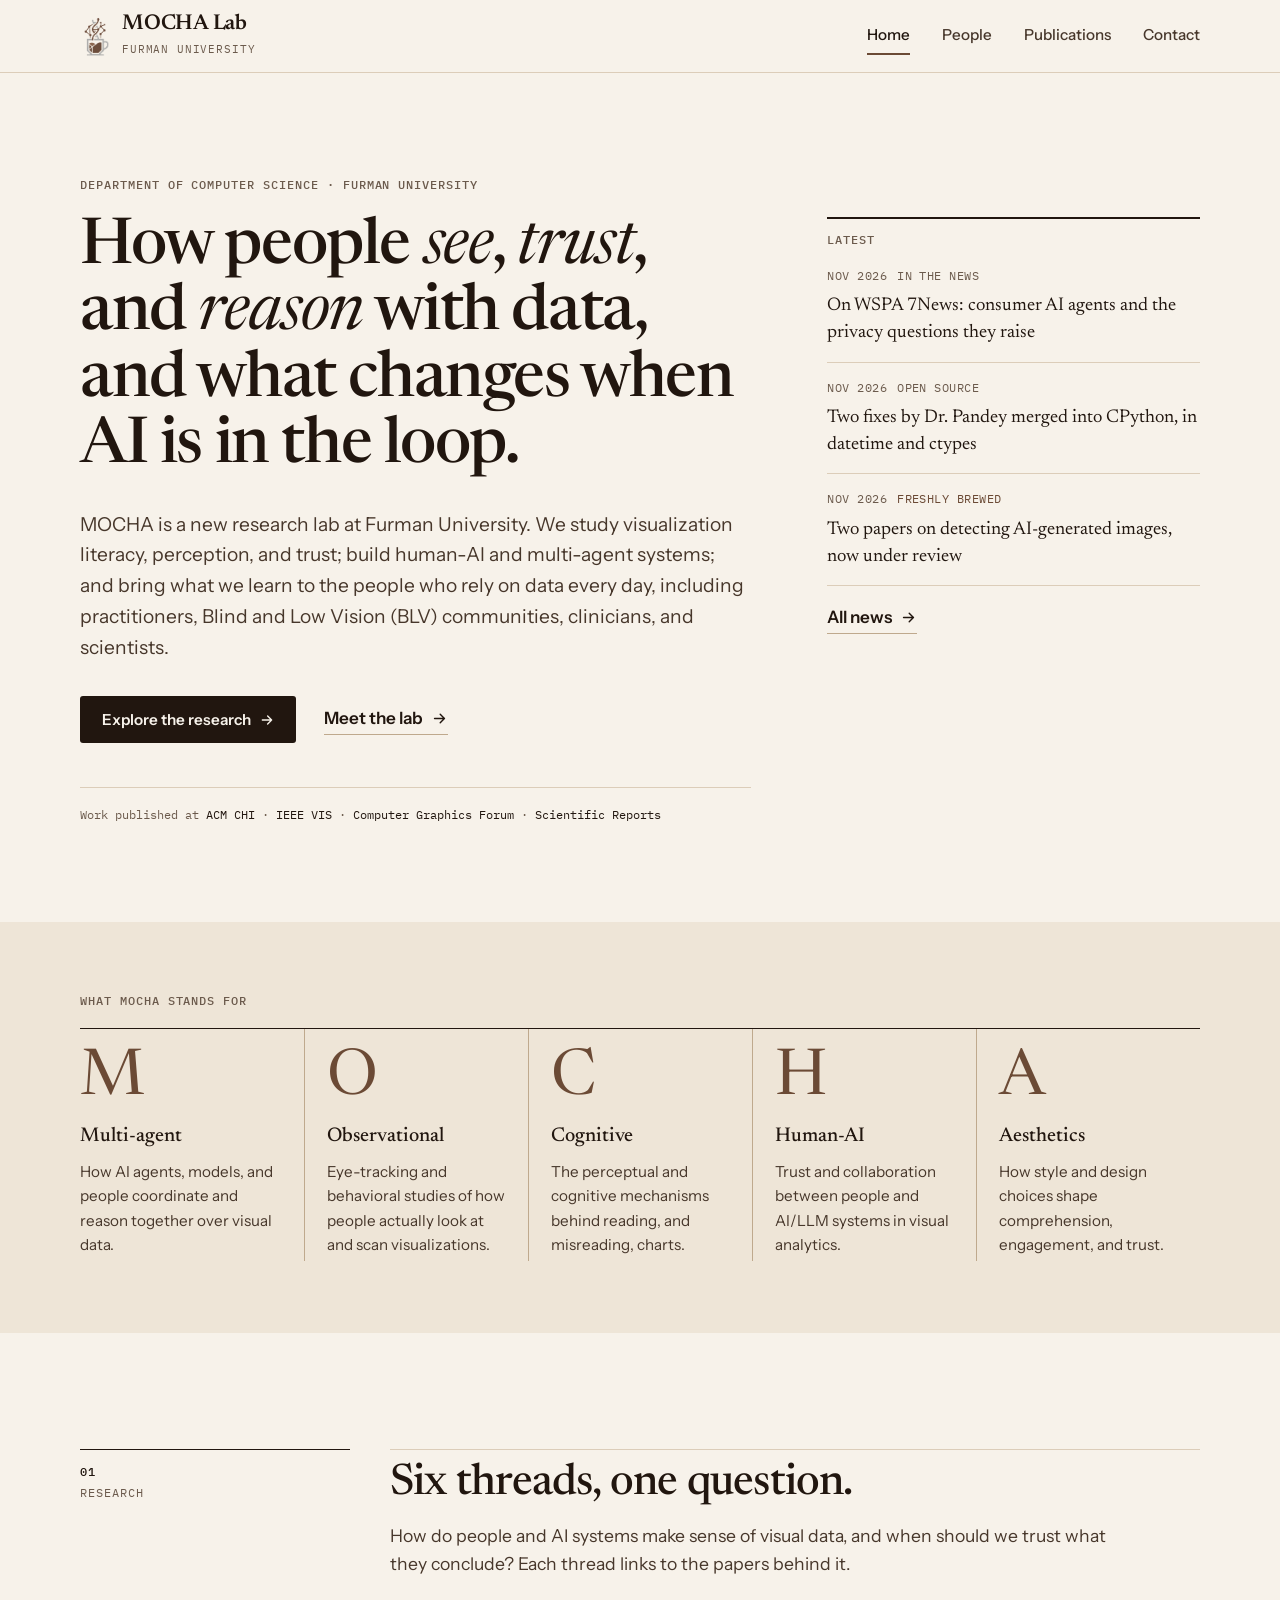
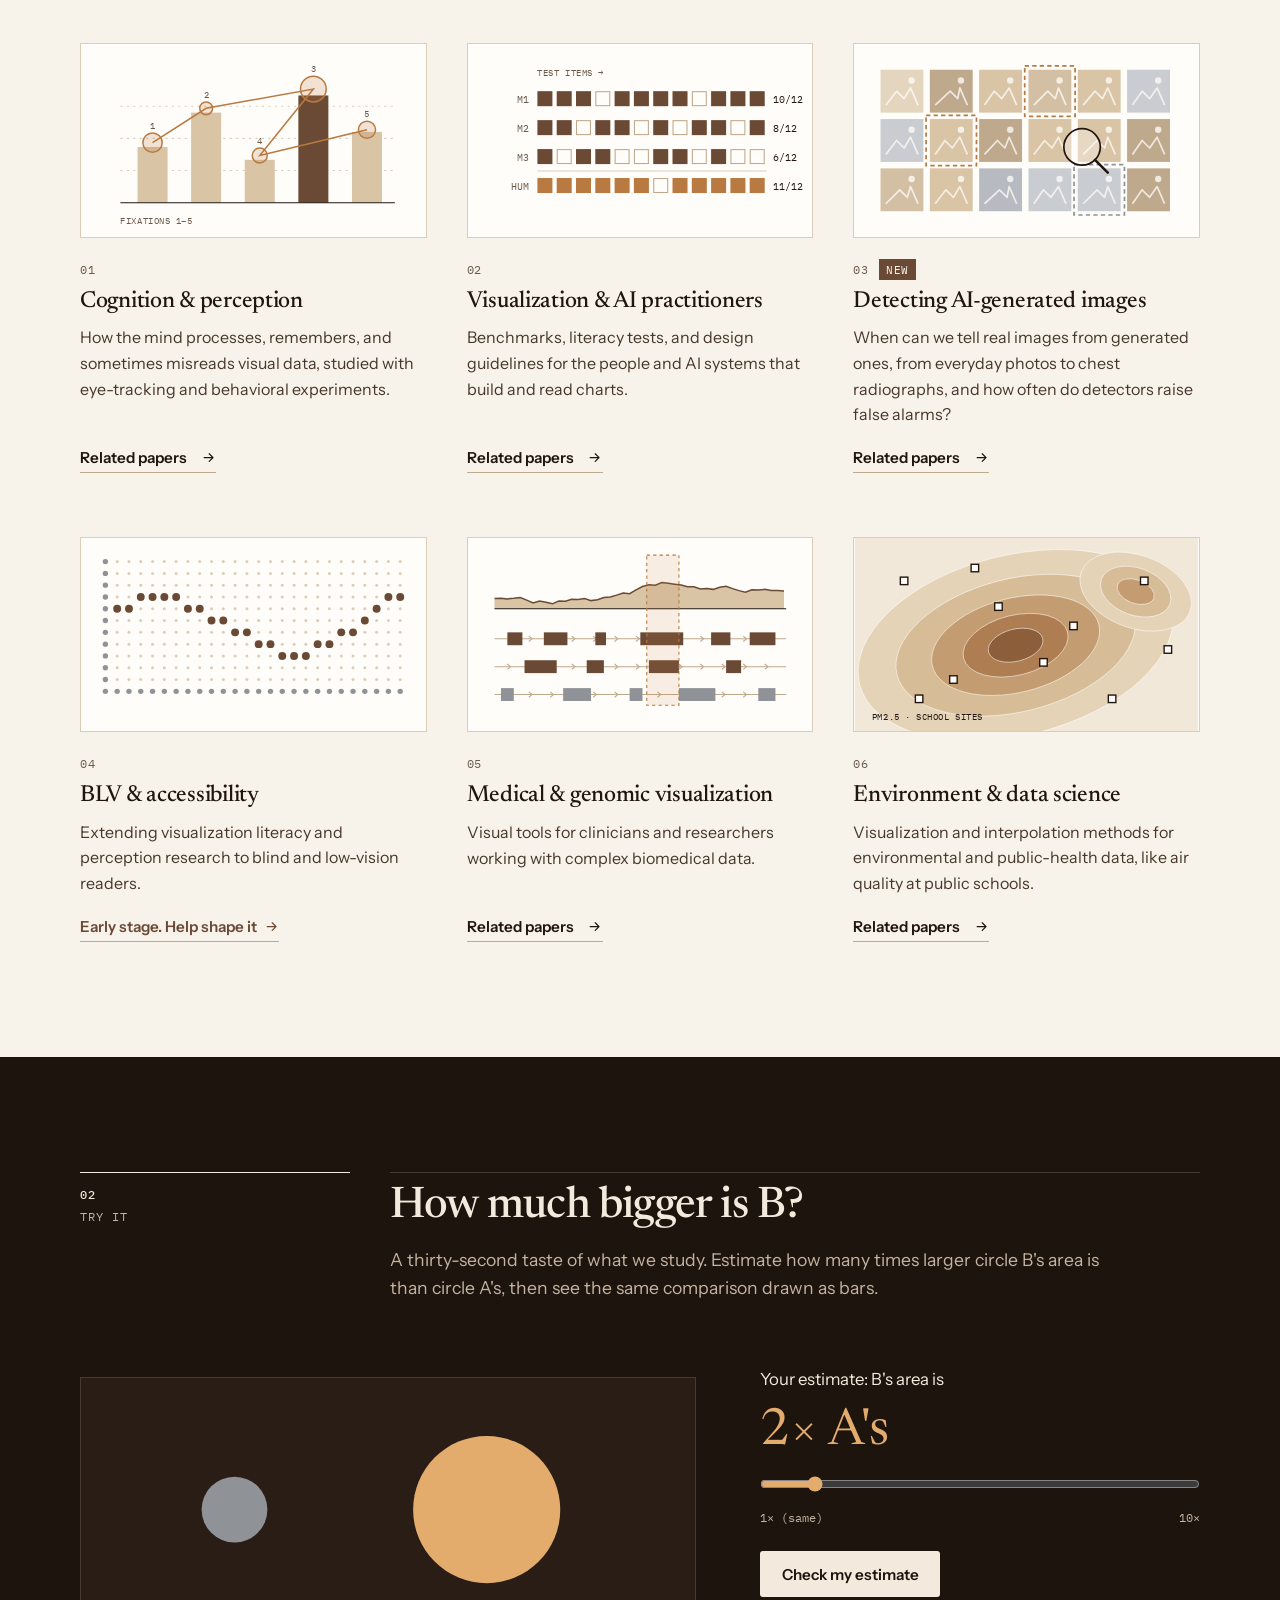
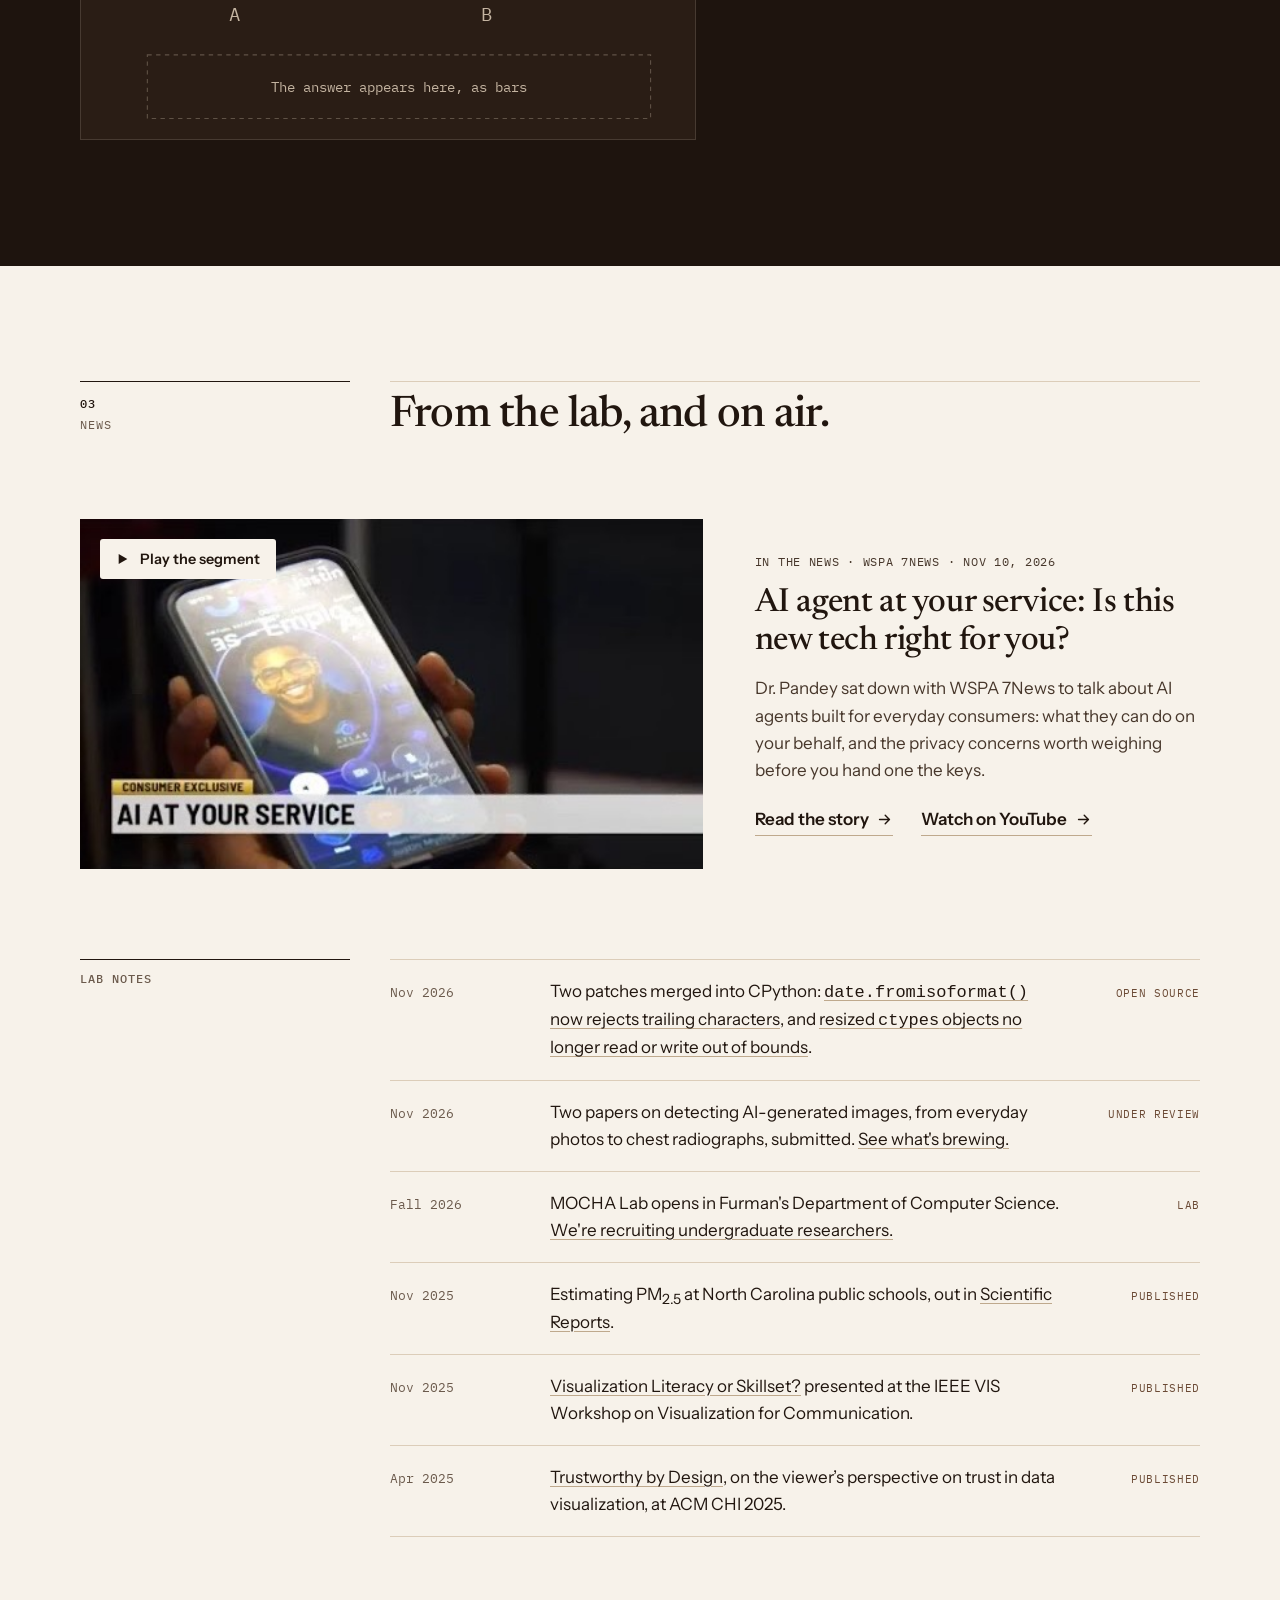
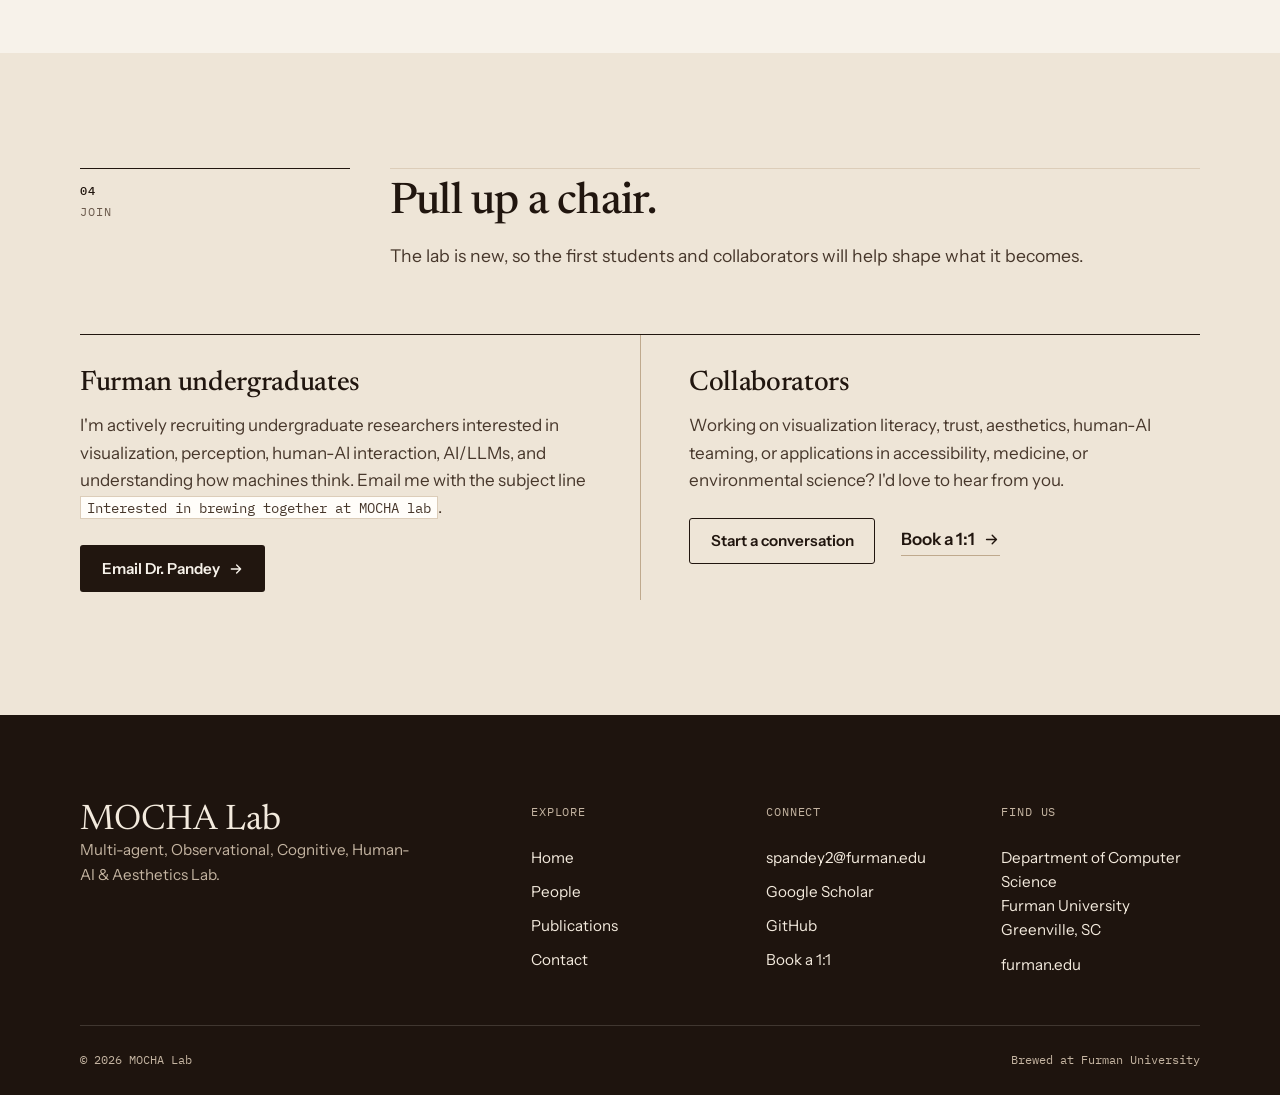
==== commit f4734220: "Add CPython fixes to news; polish hero and demo - Latest: WSPA, CPython fixes, papers under review (" ====
--- a/index.html
+++ b/index.html
@@ -75,12 +75,12 @@
             <a class="latest__title" href="#news">On WSPA 7News: consumer AI agents and the privacy questions they raise</a>
           </li>
           <li>
+            <p class="latest__meta"><time datetime="2026-11">Nov 2026</time><span>Open source</span></p>
+            <a class="latest__title" href="#news">Two fixes by Dr. Pandey merged into CPython, in datetime and ctypes</a>
+          </li>
+          <li>
             <p class="latest__meta"><time datetime="2026-11">Nov 2026</time><span class="brewed">Freshly brewed</span></p>
-            <a class="latest__title" href="publications.html#brewing">Déjà VAE: When Do Autoencoder Traces Reveal Generated Images?</a>
-          </li>
-          <li>
-            <p class="latest__meta"><time datetime="2026">2026</time><span class="brewed">Freshly brewed</span></p>
-            <a class="latest__title" href="publications.html#brewing">False-Positive Rates of Detectors of AI-generated Chest Radiographs across Held-out Public Datasets</a>
+            <a class="latest__title" href="publications.html#brewing">Two papers on detecting AI-generated images, now under review</a>
           </li>
         </ol>
         <p class="latest__more"><a class="arrow-link" href="#news">All news <svg aria-hidden="true" focusable="false" viewBox="0 0 24 24" fill="none" stroke="currentColor" stroke-width="2" stroke-linecap="round" stroke-linejoin="round"><path d="M5 12h14M13 6l6 6-6 6"/></svg></a></p>
@@ -203,6 +203,10 @@
                 <rect id="demo-bar-b" x="60" y="288" width="300" height="16" fill="#E3AC6D"/>
                 <text id="demo-bar-label" x="370" y="301" fill="#E3AC6D">5×</text>
               </g>
+              <g class="demo__hint" aria-hidden="true">
+                <rect x="60.5" y="252.5" width="459" height="58" fill="none" stroke="#C4B4A1" stroke-opacity=".35" stroke-dasharray="4 4"/>
+                <text x="290" y="286" text-anchor="middle" font-size="13" fill="#C4B4A1">The answer appears here, as bars</text>
+              </g>
             </g>
           </svg>
         </div>
@@ -252,6 +256,16 @@
       <div class="notes">
         <h3 class="sec-label">Lab notes</h3>
         <ol>
+          <li>
+            <time datetime="2026-11">Nov 2026</time>
+            <p>Two patches merged into CPython: <a href="https://github.com/python/cpython/pull/160737" target="_blank" rel="noopener"><code>date.fromisoformat()</code> now rejects trailing characters</a>, and <a href="https://github.com/python/cpython/pull/160720" target="_blank" rel="noopener">resized <code>ctypes</code> objects no longer read or write out of bounds</a>.</p>
+            <span class="kind">Open source</span>
+          </li>
+          <li>
+            <time datetime="2026-11">Nov 2026</time>
+            <p>Two papers on detecting AI-generated images, from everyday photos to chest radiographs, submitted. <a href="publications.html#brewing">See what's brewing.</a></p>
+            <span class="kind">Under review</span>
+          </li>
           <li>
             <time datetime="2026-08">Fall 2026</time>
             <p>MOCHA Lab opens in Furman's Department of Computer Science. <a href="#join">We're recruiting undergraduate researchers.</a></p>
--- a/css/style.css
+++ b/css/style.css
@@ -318,8 +318,11 @@
   display: grid;
   grid-template-columns: minmax(0, 7.2fr) minmax(0, 4fr);
   gap: clamp(36px, 6vw, 88px);
-  align-items: end;
-}
+  align-items: start;
+}
+/* Sit "Latest" level with the headline instead of floating at the bottom
+   of the column, which left the top-right quarter of the hero empty. */
+@media (min-width: 1021px) { .hero__grid > .latest { margin-top: 42px; } }
 
 .hero h1 { max-width: 17ch; margin-bottom: 28px; }
 .hero h1 em { font-style: italic; font-weight: 400; }
@@ -489,6 +492,9 @@
 
 .demo__bars { opacity: 0; transition: opacity 0.6s ease; }
 .demo__bars.is-shown { opacity: 1; }
+/* Placeholder for the empty lower third of the stage until the bars appear */
+.demo__hint { transition: opacity 0.4s ease; }
+.demo__bars.is-shown + .demo__hint { opacity: 0; }
 #demo-b { transition: r 0.5s ease; }
 
 .demo__controls label { display: block; font-size: 1.05rem; color: var(--on-dark); }
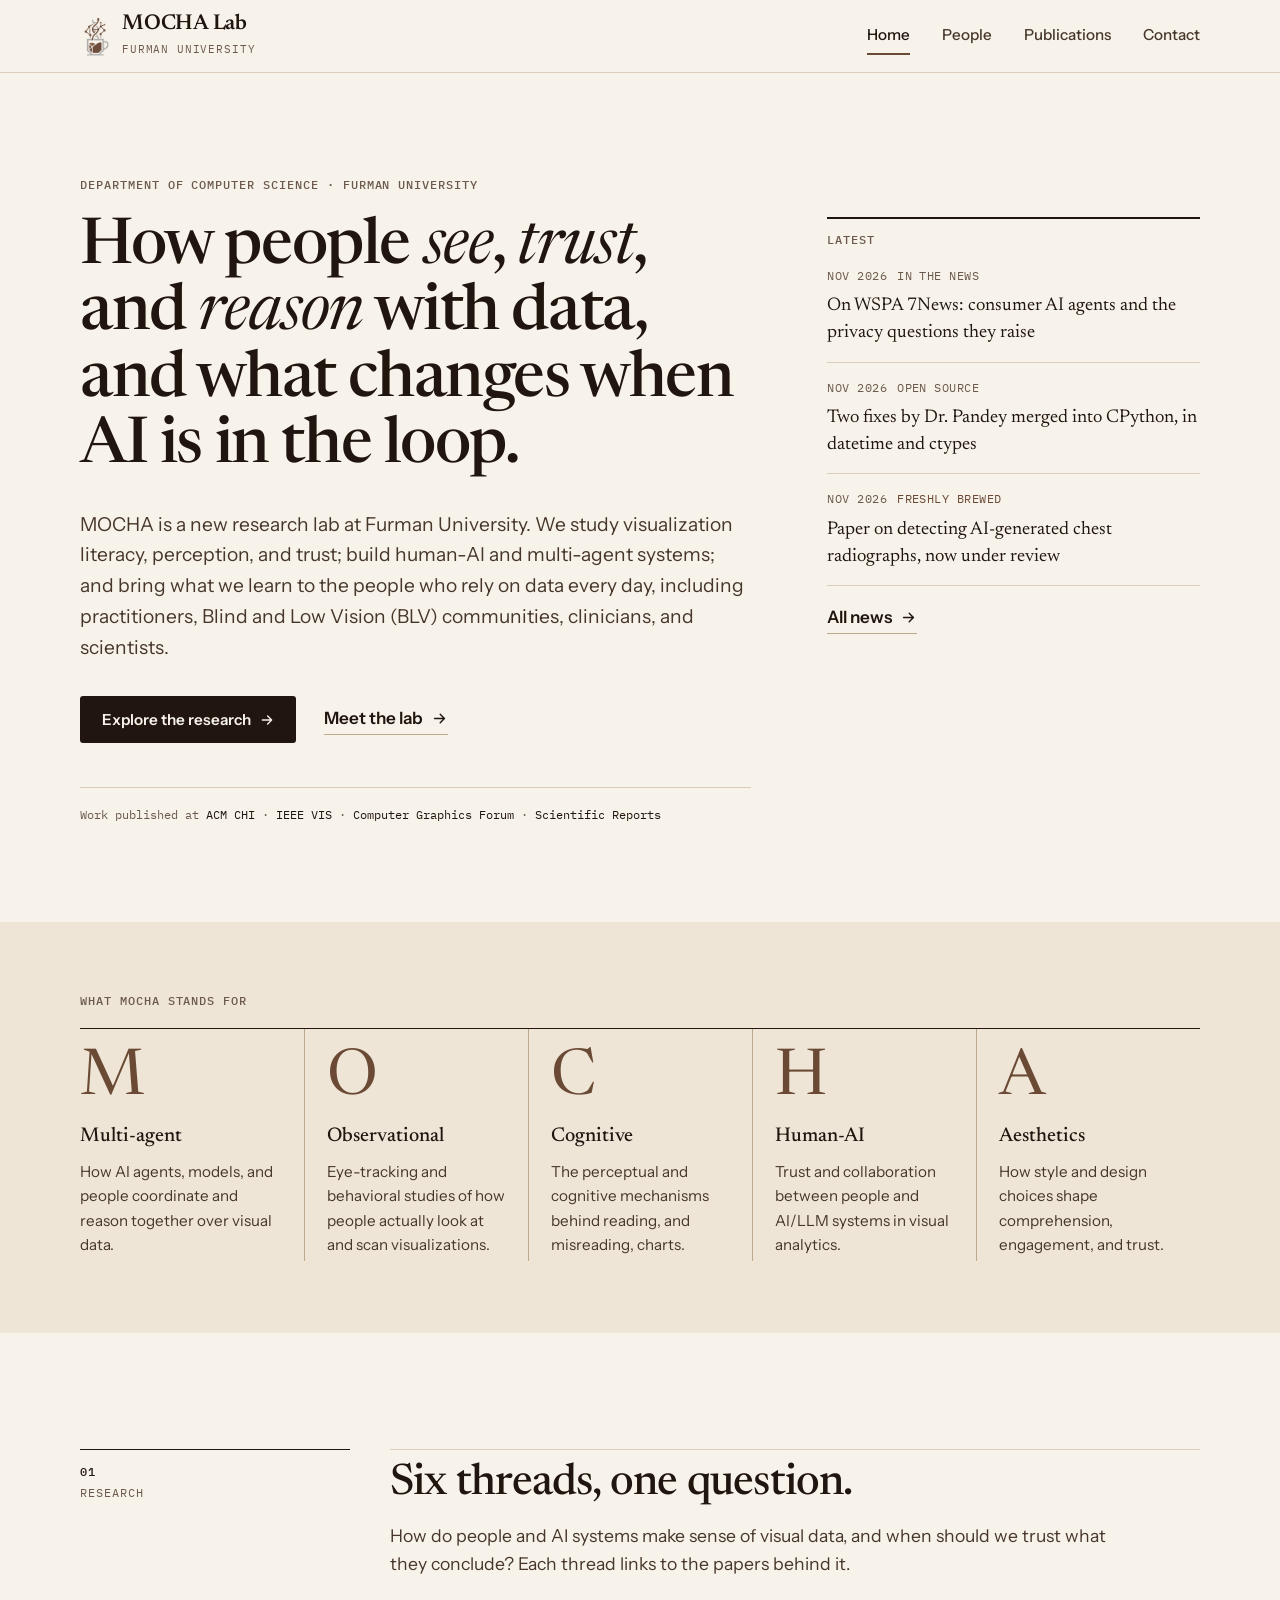
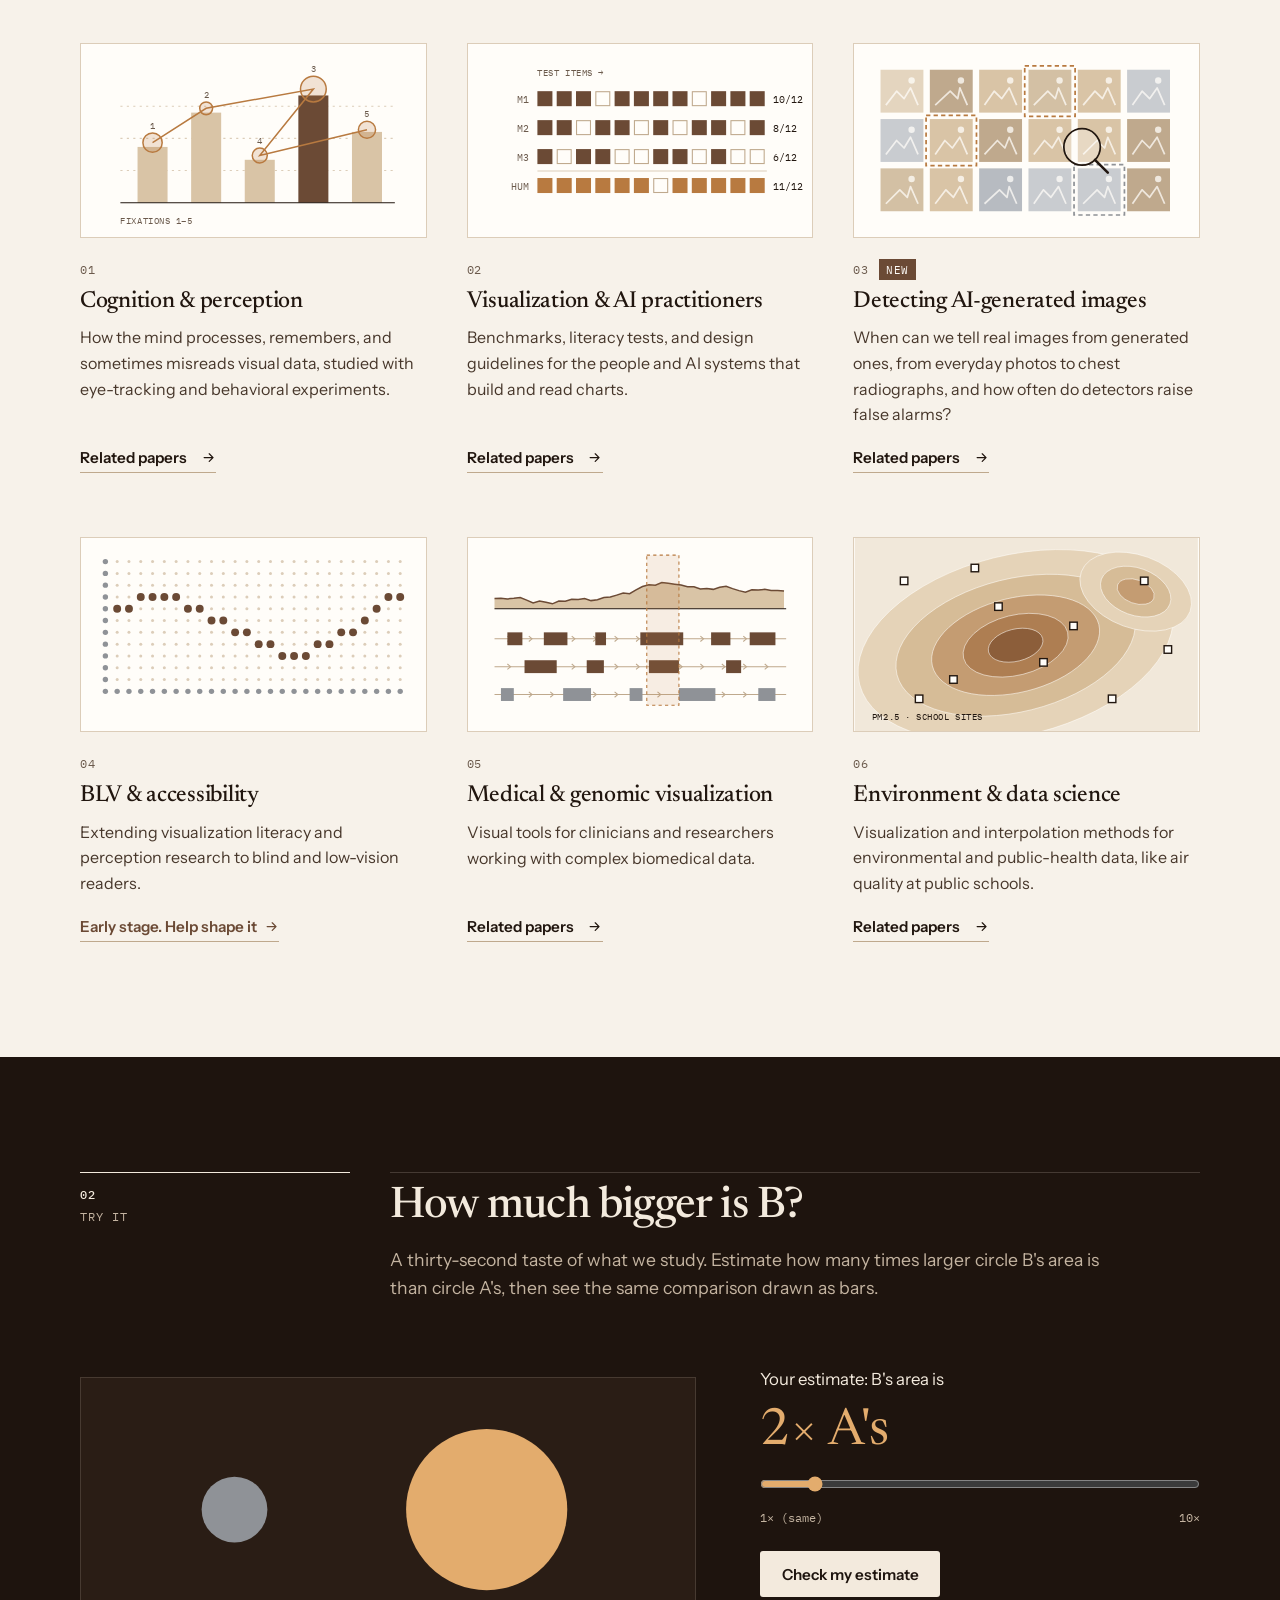
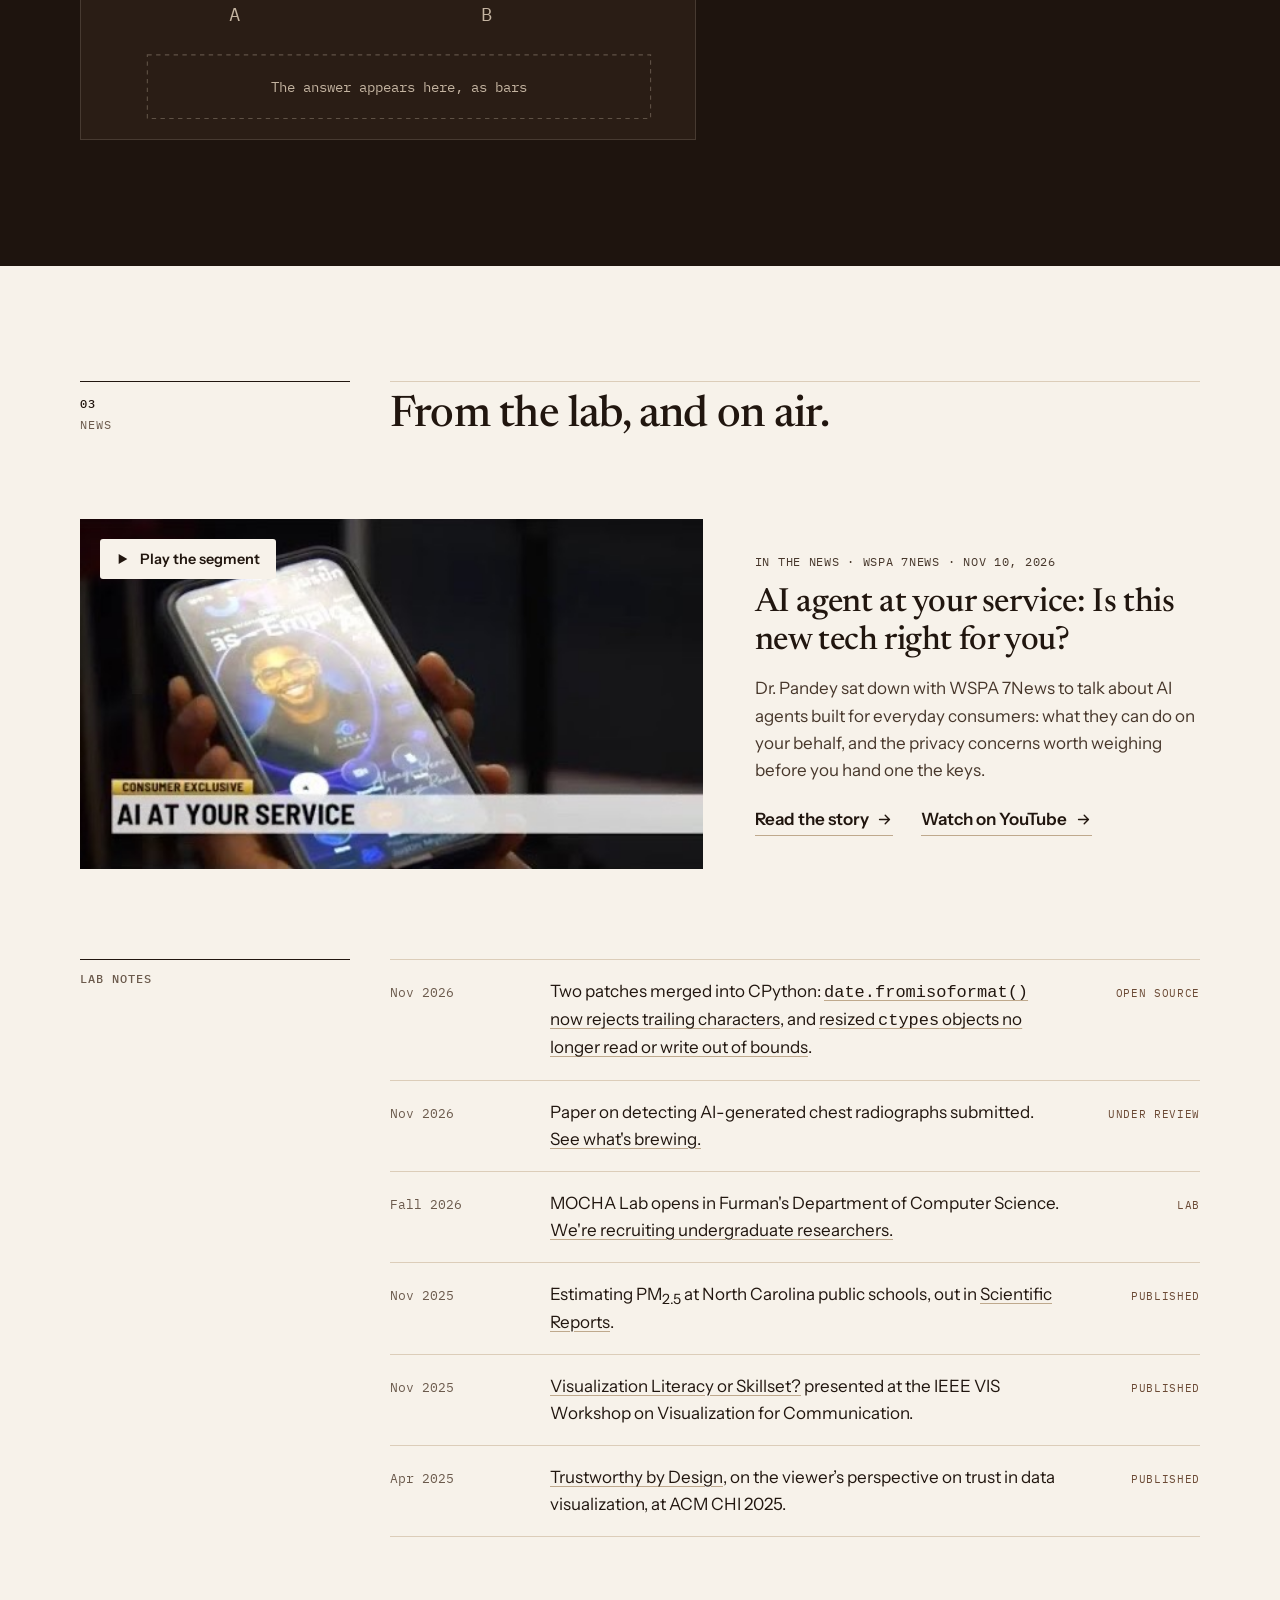
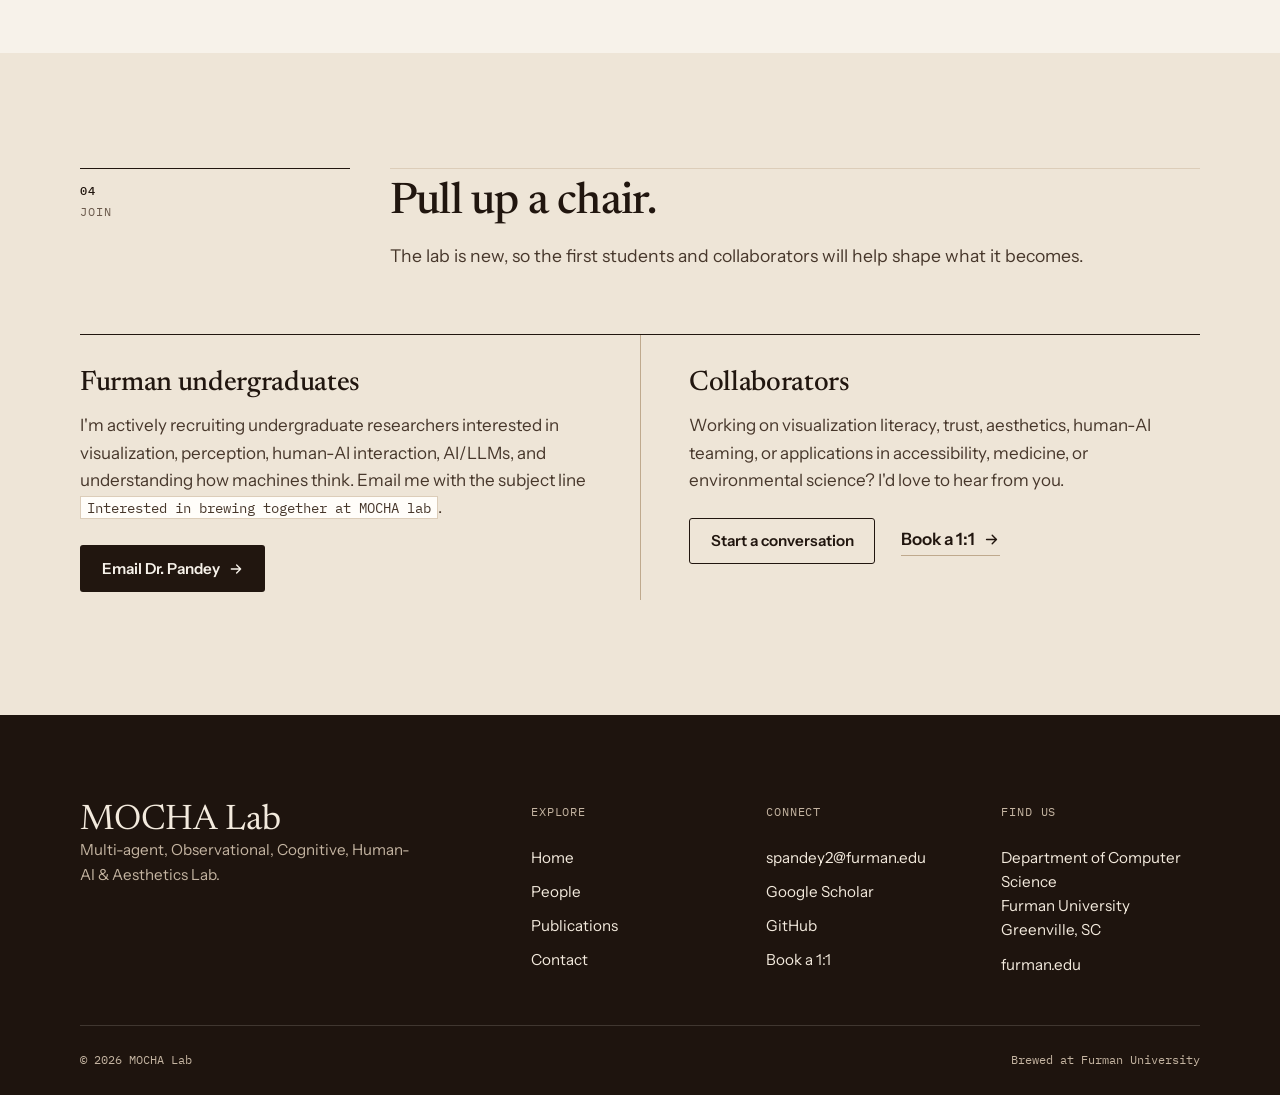
==== commit 9346bd29: "Remove Déjà VAE submission from under-review list Co-Authored-By: Claude Opus 5.5 <noreply@anthropic" ====
--- a/index.html
+++ b/index.html
@@ -80,7 +80,7 @@
           </li>
           <li>
             <p class="latest__meta"><time datetime="2026-11">Nov 2026</time><span class="brewed">Freshly brewed</span></p>
-            <a class="latest__title" href="publications.html#brewing">Two papers on detecting AI-generated images, now under review</a>
+            <a class="latest__title" href="publications.html#brewing">Paper on detecting AI-generated chest radiographs, now under review</a>
           </li>
         </ol>
         <p class="latest__more"><a class="arrow-link" href="#news">All news <svg aria-hidden="true" focusable="false" viewBox="0 0 24 24" fill="none" stroke="currentColor" stroke-width="2" stroke-linecap="round" stroke-linejoin="round"><path d="M5 12h14M13 6l6 6-6 6"/></svg></a></p>
@@ -263,7 +263,7 @@
           </li>
           <li>
             <time datetime="2026-11">Nov 2026</time>
-            <p>Two papers on detecting AI-generated images, from everyday photos to chest radiographs, submitted. <a href="publications.html#brewing">See what's brewing.</a></p>
+            <p>Paper on detecting AI-generated chest radiographs submitted. <a href="publications.html#brewing">See what's brewing.</a></p>
             <span class="kind">Under review</span>
           </li>
           <li>
--- a/css/style.css
+++ b/css/style.css
@@ -752,6 +752,51 @@
 .collab h3 a { text-decoration: none; }
 .collab h3 a:hover { text-decoration: underline; text-underline-offset: 0.18em; text-decoration-thickness: 1px; }
 .collab p { margin: 0; color: var(--ink-2); }
+
+/* People: mentees ("then -> now" rows) */
+
+.mentees { list-style: none; margin: 0; padding: 0; border-top: 1px solid var(--ink); }
+
+.mentee {
+  display: grid;
+  grid-template-columns: minmax(0, 4fr) minmax(0, 8fr);
+  gap: 10px 40px;
+  align-items: baseline;
+  padding: 24px 0;
+  border-bottom: 1px solid var(--rule);
+}
+
+.mentee__name { font-size: 1.45rem; margin: 0; }
+.mentee__name a { color: var(--ink); text-decoration: none; }
+.mentee__name a:hover { text-decoration: underline; text-underline-offset: 0.18em; text-decoration-thickness: 1px; }
+.mentee__ext {
+  font-family: var(--mono);
+  font-size: 0.72rem;
+  letter-spacing: 0.04em;
+  color: var(--brown);
+  margin-left: 10px;
+  white-space: nowrap;
+  vertical-align: 0.2em;
+}
+
+.mentee__path {
+  display: grid;
+  grid-template-columns: repeat(2, minmax(0, 1fr));
+  gap: 10px 40px;
+  margin: 0;
+}
+.mentee__path dt {
+  font-family: var(--mono);
+  font-size: 0.7rem;
+  letter-spacing: 0.08em;
+  text-transform: uppercase;
+  color: var(--muted);
+  margin-bottom: 4px;
+}
+.mentee__path dd { margin: 0; color: var(--ink-2); font-size: 0.98rem; }
+.mentee__now dt { color: var(--brown); }
+.mentee__now dt::before { content: "→ "; }
+.mentee__now dd { color: var(--ink); }
 
 /* ==========================================================================
    Publications
@@ -1092,9 +1137,15 @@
 
   .lines li { grid-template-columns: minmax(0, 1fr); gap: 2px; }
 
+  .mentee { grid-template-columns: minmax(0, 1fr); padding: 20px 0; }
+
   .video__play { left: 12px; top: 12px; }
 
   .footer-top { grid-template-columns: minmax(0, 1fr); gap: 32px; }
+}
+
+@media (max-width: 480px) {
+  .mentee__path { grid-template-columns: minmax(0, 1fr); gap: 12px; }
 }
 
 @media (max-width: 360px) {
